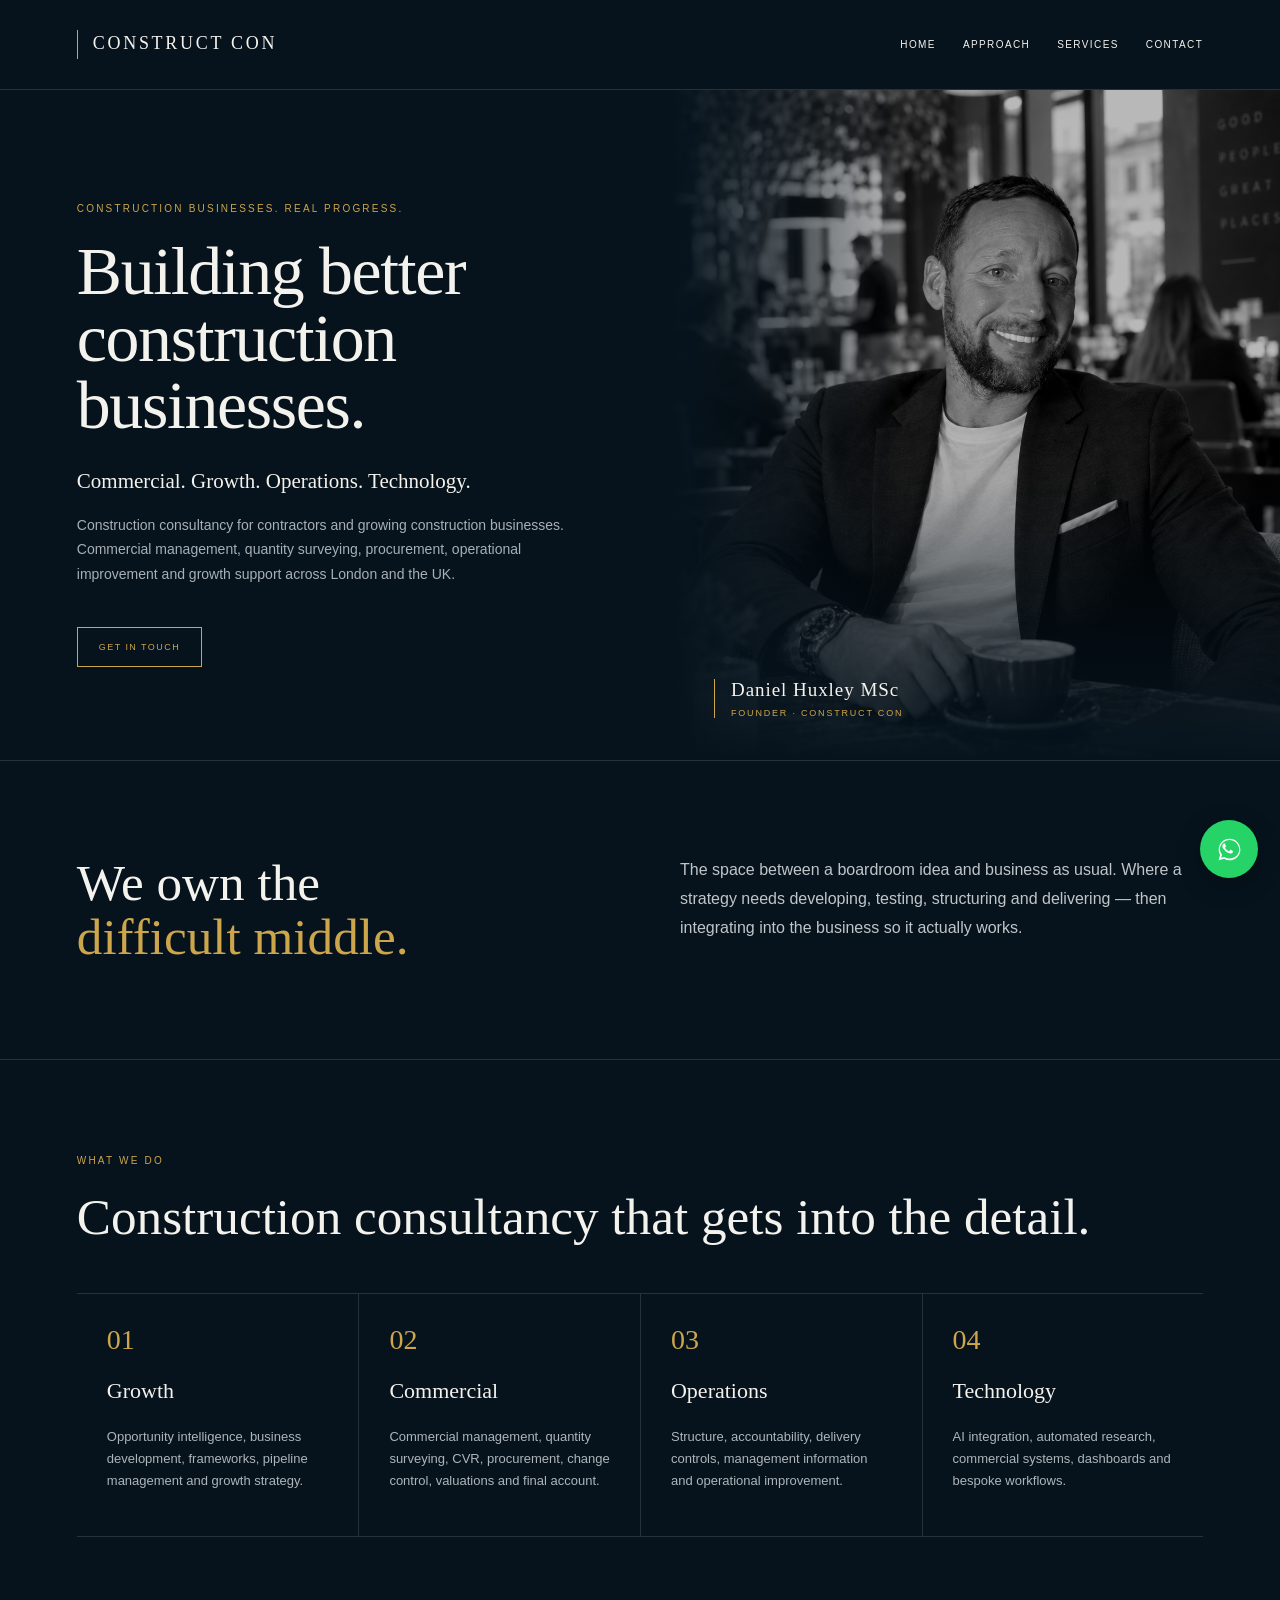
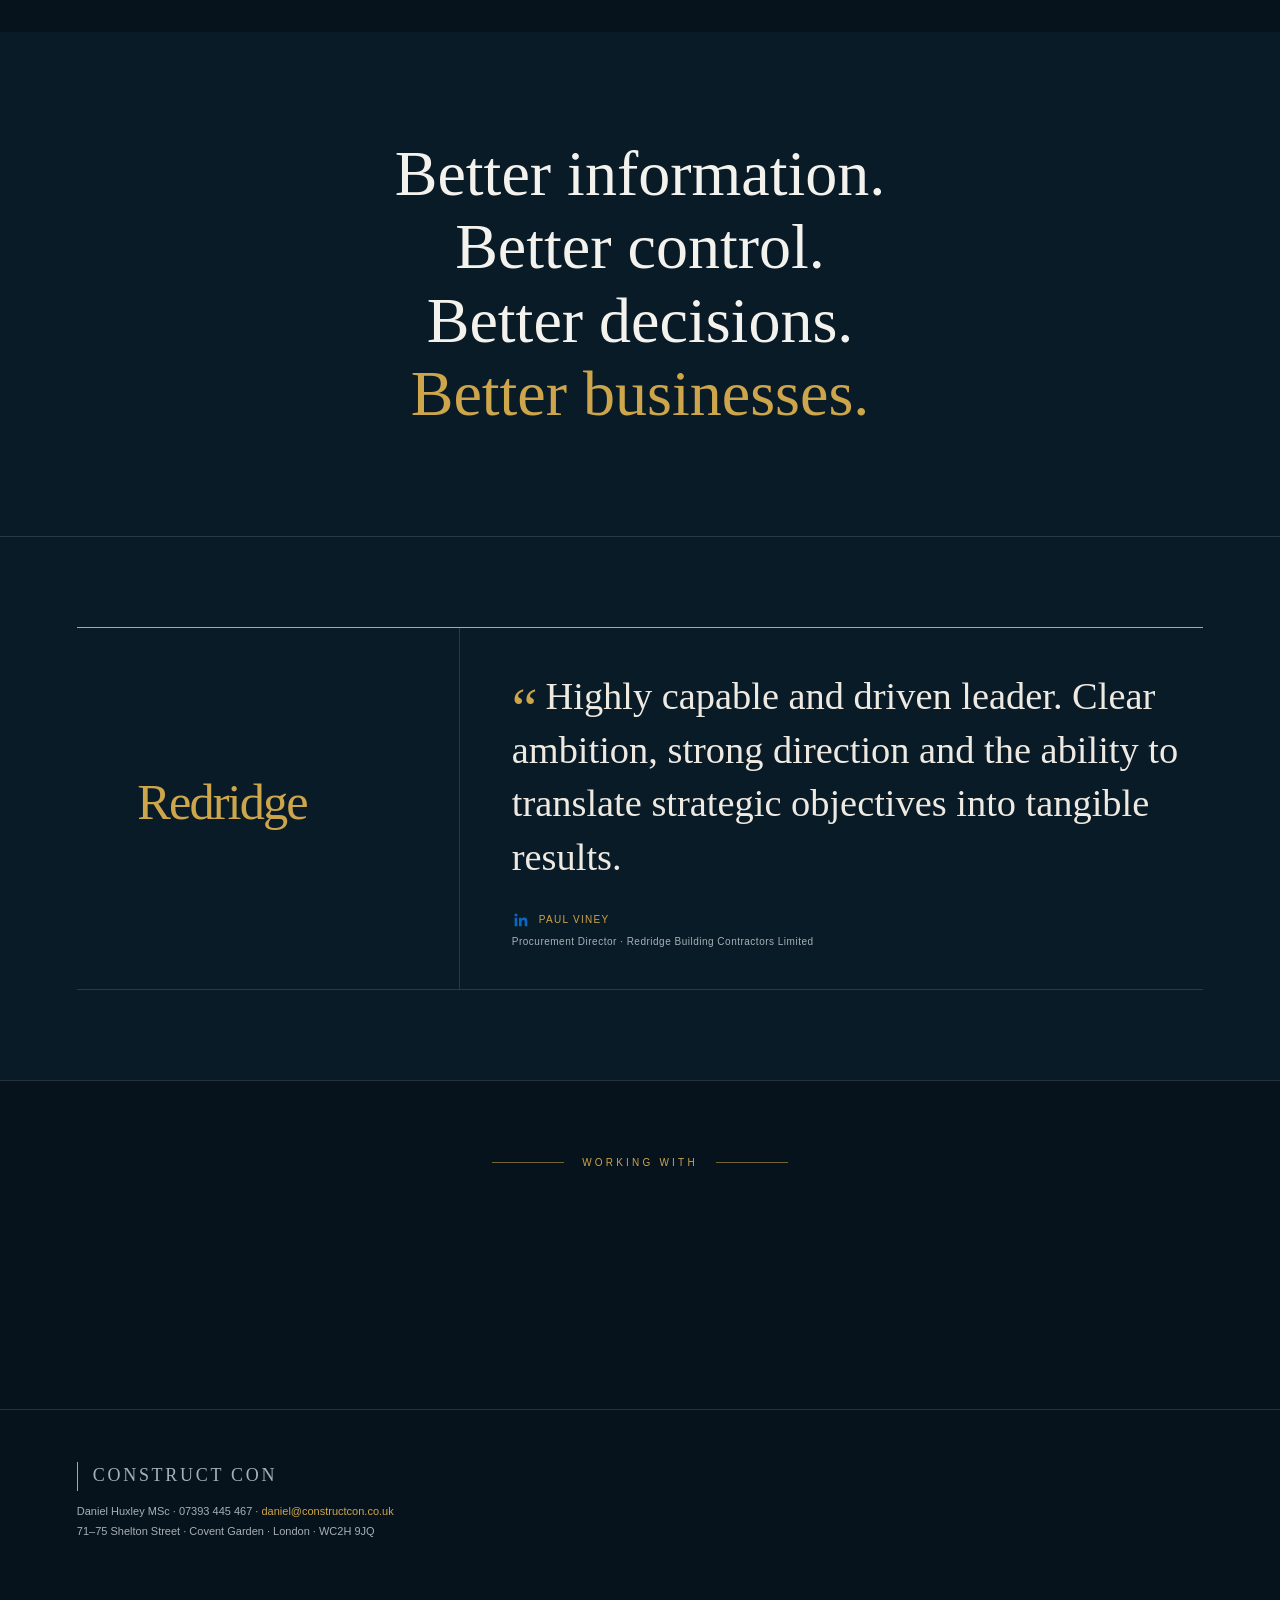
==== index.html @ e6b388d9 "Restore founder name overlay on hero portrait" ====
<!doctype html><html lang="en-GB"><head><meta charset="utf-8"><meta name="viewport" content="width=device-width,initial-scale=1"><title>Construction & Commercial Consultancy London | Construct Con</title><meta name="description" content="Construct Con helps construction businesses improve commercial performance, growth and operations through quantity surveying, commercial management, procurement and practical technology."><link rel="canonical" href="https://constructcon.co.uk/"><meta name="theme-color" content="#06131d"><style>:root{--n:#06131d;--n2:#0a1b28;--g:#cda54b;--w:#f4f2ed;--m:#a8afb5;--l:rgba(255,255,255,.13)}*{box-sizing:border-box}html{scroll-behavior:smooth}body{margin:0;background:var(--n);color:var(--w);font-family:Arial,sans-serif;-webkit-font-smoothing:antialiased}a{color:inherit;text-decoration:none}.wrap{width:min(1180px,88vw);margin:auto}header{height:90px;border-bottom:1px solid var(--l);display:flex;align-items:center}.nav{display:flex;justify-content:space-between;align-items:center}.brand{font:400 18px Georgia,serif;letter-spacing:.15em}.brand:before{content:'';display:inline-block;width:1px;height:29px;background:var(--g);margin-right:15px;vertical-align:middle}.links{display:flex;gap:27px;font-size:10px;letter-spacing:.14em}.hero{min-height:670px;display:grid;grid-template-columns:1.05fr .95fr}.hero-copy{padding:100px 7vw 80px max(6vw,calc((100vw - 1180px)/2));align-self:center}.ey{color:var(--g);font-size:10px;letter-spacing:.22em;margin-bottom:24px}.hero h1,.section h2{font-family:Georgia,serif;font-weight:400}.hero h1{font-size:clamp(48px,5.3vw,78px);line-height:.99;margin:0 0 27px;letter-spacing:-.02em}.lead{font:21px/1.5 Georgia,serif;margin:0 0 15px}.sub{color:var(--m);max-width:600px;line-height:1.75;font-size:14px}.btn{display:inline-block;margin-top:27px;border:1px solid var(--g);padding:14px 21px;color:var(--g);font-size:9px;letter-spacing:.16em}.portrait{position:relative;min-height:620px;overflow:hidden}.portrait img{position:absolute;inset:0;width:100%;height:100%;object-fit:cover;object-position:center 42%;filter:grayscale(100%) contrast(1.08) brightness(.72)}.portrait:after{content:'';position:absolute;inset:0;background:linear-gradient(90deg,var(--n),transparent 38%),linear-gradient(0deg,var(--n),transparent 42%);z-index:1}.portrait-id{position:absolute;left:42px;bottom:42px;z-index:2;border-left:1px solid var(--g);padding-left:16px}.portrait-id strong{display:block;font:400 19px Georgia,serif;letter-spacing:.05em;color:var(--w)}.portrait-id span{display:block;margin-top:7px;color:var(--g);font-size:9px;letter-spacing:.2em;text-transform:uppercase}.section{padding:95px 0;border-top:1px solid var(--l)}.split{display:grid;grid-template-columns:1fr 1fr;gap:80px}.section h2{font-size:clamp(38px,4vw,60px);line-height:1.05;margin:0}.gold{color:var(--g)}.copy{color:#c0c5c8;font-size:16px;line-height:1.8}.services{display:grid;grid-template-columns:repeat(4,1fr);margin-top:50px;border-top:1px solid var(--l);border-bottom:1px solid var(--l)}.service{padding:30px;border-left:1px solid var(--l)}.service:first-child{border-left:0}.num{color:var(--g);font:28px Georgia,serif}.service h3{font:400 22px Georgia,serif}.service p{color:#aeb5ba;line-height:1.7;font-size:13px}.statement{text-align:center;padding:105px 20px;background:var(--n2)}.statement div{font:clamp(36px,5vw,68px)/1.15 Georgia,serif}.testimonial{padding:90px 0;background:var(--n2);border-top:1px solid var(--l)}.test-grid{display:grid;grid-template-columns:34% 66%;border-top:1px solid var(--g);border-bottom:1px solid var(--l);align-items:stretch}.test-brand{padding:38px 45px 38px 0;border-right:1px solid var(--l);display:flex;align-items:center}.test-brand img{display:block;width:min(290px,100%);height:auto}.test-quote{padding:42px 0 42px 52px}.test-quote blockquote{font:400 clamp(25px,3vw,39px)/1.4 Georgia,serif;margin:0;color:#eeeae2}.test-quote blockquote:before{content:'“';color:var(--g);font-size:58px;line-height:0;vertical-align:-18px;margin-right:8px}.who{margin-top:26px;color:var(--g);font-size:10px;letter-spacing:.13em}.who-line{display:flex;align-items:center;gap:9px}.linkedin{width:18px;height:18px;fill:#0A66C2;flex:0 0 auto}.who span{display:block;color:var(--m);letter-spacing:.05em;margin-top:7px}.partners{padding:76px 0 82px;border-top:1px solid var(--l);overflow:hidden}.partners-title{display:flex;align-items:center;gap:18px;justify-content:center;color:var(--g);font-size:10px;letter-spacing:.32em;margin-bottom:44px}.partners-title:before,.partners-title:after{content:"";height:1px;width:72px;background:var(--g);opacity:.55}.logo-stage{height:115px;position:relative;width:min(900px,88vw);margin:auto}.partner-logo{position:absolute;inset:0;display:flex;align-items:center;justify-content:center;color:var(--g);opacity:0;animation:logoCycle 36s ease-in-out infinite;pointer-events:none}.partner-logo:nth-child(2){animation-delay:4s}.partner-logo:nth-child(3){animation-delay:8s}.partner-logo:nth-child(4){animation-delay:12s}.partner-logo:nth-child(5){animation-delay:16s}.partner-logo:nth-child(6){animation-delay:20s}.partner-logo:nth-child(7){animation-delay:24s}.partner-logo:nth-child(8){animation-delay:28s}.partner-logo:nth-child(9){animation-delay:32s}@keyframes logoCycle{0%{opacity:0;transform:translateY(8px)}3%,9%{opacity:1;transform:translateY(0)}12%,100%{opacity:0;transform:translateY(-8px)}}.logo-word{color:var(--g);font:400 clamp(34px,5vw,62px)/.95 Georgia,serif;text-align:center}.logo-word small{display:block;font:11px Arial,sans-serif;letter-spacing:.35em;margin-top:12px}.buckland{font-size:clamp(40px,6vw,72px)}.buckland i{display:inline-block;width:.62em;height:.62em;margin-left:.14em;background:var(--g);clip-path:polygon(0 0,58% 0,100% 50%,58% 100%,0 100%,32% 50%)}.tully-mark .logo-word{font-size:clamp(28px,4.5vw,52px);letter-spacing:.04em}.costcap{letter-spacing:.16em}.humo{font-family:Arial,sans-serif;font-weight:300;letter-spacing:.25em}.sale{font-size:clamp(48px,6vw,72px)}.sale small{font-family:Georgia,serif;letter-spacing:0;font-size:.42em;margin-top:3px}.maria{font-size:clamp(30px,4.8vw,56px);letter-spacing:.14em}.maria span{border:1px solid var(--g);padding:.18em .22em;margin-right:.35em;font-size:.72em}.faber{font-family:Arial,sans-serif;font-size:clamp(29px,4.6vw,54px);letter-spacing:.14em;white-space:nowrap}.faber .round{display:inline-flex;align-items:center;justify-content:center;border:2px solid var(--g);border-radius:50%;width:1.02em;height:1.02em;font-size:.88em}.citystone{font-size:clamp(31px,4.8vw,56px);letter-spacing:.13em}.citystone small{font-family:Georgia,serif;letter-spacing:.42em}.exec{font-size:clamp(28px,4.3vw,50px);letter-spacing:.1em}.exec .tf{display:block;font-size:1.3em;font-style:italic;margin-bottom:8px}.footer{padding:52px 0;border-top:1px solid var(--l);color:var(--m);font-size:11px;line-height:1.8}.wa{position:fixed;right:22px;bottom:22px;width:58px;height:58px;border-radius:50%;background:#25D366;display:grid;place-items:center;z-index:30;box-shadow:0 7px 24px rgba(0,0,0,.3);transition:.2s}.wa:hover{transform:translateY(-2px) scale(1.03)}.wa svg{width:31px;height:31px;fill:#fff}@media(max-width:800px){header{height:74px}.links{gap:14px;font-size:8px}.links a:nth-child(2){display:none}.hero{grid-template-columns:1fr}.hero-copy{padding:70px 7vw 55px}.portrait{min-height:500px}.portrait-id{left:7vw;bottom:30px}.split{grid-template-columns:1fr;gap:28px}.services{grid-template-columns:1fr 1fr}.service:nth-child(odd){border-left:0}.test-grid{grid-template-columns:1fr}.test-brand{border-right:0;border-bottom:1px solid var(--l);padding:30px 0}.test-brand img{width:230px}.test-quote{padding:34px 0}.section{padding:68px 0}.logo-stage{height:100px}.wa{width:54px;height:54px;right:16px;bottom:16px}}@media(prefers-reduced-motion:reduce){.partner-logo{animation:none}.partner-logo:first-child{opacity:1}}</style></head><body><header><div class="wrap nav"><a class="brand" href="#home">CONSTRUCT CON</a><nav class="links"><a href="#home">HOME</a><a href="#approach">APPROACH</a><a href="#services">SERVICES</a><a href="#contact">CONTACT</a></nav></div></header><main id="home"><section class="hero"><div class="hero-copy"><div class="ey">CONSTRUCTION BUSINESSES. REAL PROGRESS.</div><h1>Building better construction businesses.</h1><p class="lead">Commercial. Growth. Operations. Technology.</p><p class="sub">Construction consultancy for contractors and growing construction businesses. Commercial management, quantity surveying, procurement, operational improvement and growth support across London and the UK.</p><a class="btn" href="#contact">GET IN TOUCH</a></div><div class="portrait"><img src="file_00000000dccc8246b3c8aee8ea99c824.png" alt="Daniel Huxley MSc, founder of Construct Con"><div class="portrait-id"><strong>Daniel Huxley MSc</strong><span>Founder · Construct Con</span></div></div></section><section class="section" id="approach"><div class="wrap split"><h2>We own the<br><span class="gold">difficult middle.</span></h2><div class="copy">The space between a boardroom idea and business as usual. Where a strategy needs developing, testing, structuring and delivering — then integrating into the business so it actually works.</div></div></section><section class="section" id="services"><div class="wrap"><div class="ey">WHAT WE DO</div><h2>Construction consultancy that gets into the detail.</h2><div class="services"><div class="service"><div class="num">01</div><h3>Growth</h3><p>Opportunity intelligence, business development, frameworks, pipeline management and growth strategy.</p></div><div class="service"><div class="num">02</div><h3>Commercial</h3><p>Commercial management, quantity surveying, CVR, procurement, change control, valuations and final account.</p></div><div class="service"><div class="num">03</div><h3>Operations</h3><p>Structure, accountability, delivery controls, management information and operational improvement.</p></div><div class="service"><div class="num">04</div><h3>Technology</h3><p>AI integration, automated research, commercial systems, dashboards and bespoke workflows.</p></div></div></div></section><section class="statement"><div>Better information.<br>Better control.<br>Better decisions.<br><span class="gold">Better businesses.</span></div></section><section class="testimonial"><div class="wrap"><div class="test-grid"><div class="test-brand"><img src="/assets/redridge-gold.svg" alt="Redridge"></div><div class="test-quote"><blockquote>Highly capable and driven leader. Clear ambition, strong direction and the ability to translate strategic objectives into tangible results.</blockquote><div class="who"><div class="who-line"><svg class="linkedin" viewBox="0 0 24 24" aria-label="LinkedIn"><path d="M20.45 20.45h-3.56v-5.57c0-1.33-.03-3.04-1.85-3.04-1.85 0-2.14 1.45-2.14 2.94v5.67H9.34V8.98h3.42v1.57h.05c.48-.9 1.64-1.85 3.37-1.85 3.6 0 4.27 2.37 4.27 5.46v6.29zM5.32 7.41a2.06 2.06 0 1 1 0-4.12 2.06 2.06 0 0 1 0 4.12zM7.1 20.45H3.54V8.98H7.1v11.47z"/></svg>PAUL VINEY</div><span>Procurement Director · Redridge Building Contractors Limited</span></div></div></div></div></section><section class="partners"><div class="partners-title">WORKING WITH</div><div class="logo-stage"><div class="partner-logo"><div class="logo-word buckland">Buckland<i></i></div></div><div class="partner-logo"><div class="tully-mark"><div class="logo-word">TULLY &amp; SMITHS<small>PROPERTY GROUP</small></div></div></div><div class="partner-logo"><div class="logo-word costcap">COST C CAP</div></div><div class="partner-logo"><div class="logo-word humo">HUMO</div></div><div class="partner-logo"><div class="logo-word sale">Sale<small>Group</small></div></div><div class="partner-logo"><div class="logo-word maria"><span>MF</span>MARIA FETHERS</div></div><div class="partner-logo"><div class="logo-word faber">FABER <span class="round">B</span>ESPOKE</div></div><div class="partner-logo"><div class="logo-word citystone">CITY STONE<small>LONDON</small></div></div><div class="partner-logo"><div class="logo-word exec"><span class="tf">TF</span>THE EXECUTIVE FORUM<small>INVITATION ONLY</small></div></div></div></section></main><footer class="footer" id="contact"><div class="wrap"><a class="brand" href="#home">CONSTRUCT CON</a><p>Daniel Huxley MSc · 07393 445 467 · <a href="mailto:daniel@constructcon.co.uk" style="color:var(--g)">daniel@constructcon.co.uk</a><br>71–75 Shelton Street · Covent Garden · London · WC2H 9JQ</p></div></footer><a class="wa" href="https://wa.me/447393445467?text=Hi%20Daniel%2C%20I%27d%20like%20to%20talk%20about%20Construct%20Con." aria-label="Chat with Construct Con on WhatsApp"><svg viewBox="0 0 32 32" aria-hidden="true"><path d="M19.11 17.21c-.27-.14-1.6-.79-1.85-.88-.25-.09-.43-.14-.61.14-.18.27-.7.88-.86 1.06-.16.18-.32.2-.59.07-.27-.14-1.15-.42-2.19-1.35-.81-.72-1.36-1.61-1.52-1.88-.16-.27-.02-.42.12-.55.12-.12.27-.32.41-.48.14-.16.18-.27.27-.45.09-.18.05-.34-.02-.48-.07-.14-.61-1.47-.84-2.01-.22-.53-.45-.46-.61-.47h-.52c-.18 0-.48.07-.72.34-.25.27-.95.93-.95 2.26 0 1.33.97 2.62 1.11 2.8.14.18 1.91 2.91 4.62 4.08.65.28 1.15.45 1.54.57.65.21 1.24.18 1.71.11.52-.08 1.6-.65 1.83-1.29.23-.63.23-1.17.16-1.29-.07-.11-.25-.18-.52-.32zM16.03 4.8c-6.18 0-11.2 5.02-11.2 11.2 0 1.98.52 3.84 1.42 5.45L4.74 27l5.69-1.49A11.14 11.14 0 0016.03 27.2c6.18 0 11.2-5.02 11.2-11.2s-5.02-11.2-11.2-11.2zm0 20.51c-1.74 0-3.44-.47-4.92-1.35l-.35-.21-3.38.89.9-3.29-.23-.34A9.25 9.25 0 016.12 16c0-5.47 4.45-9.92 9.92-9.92s9.92 4.45 9.92 9.92-4.46 9.31-9.93 9.31z"/></svg></a></body></html>
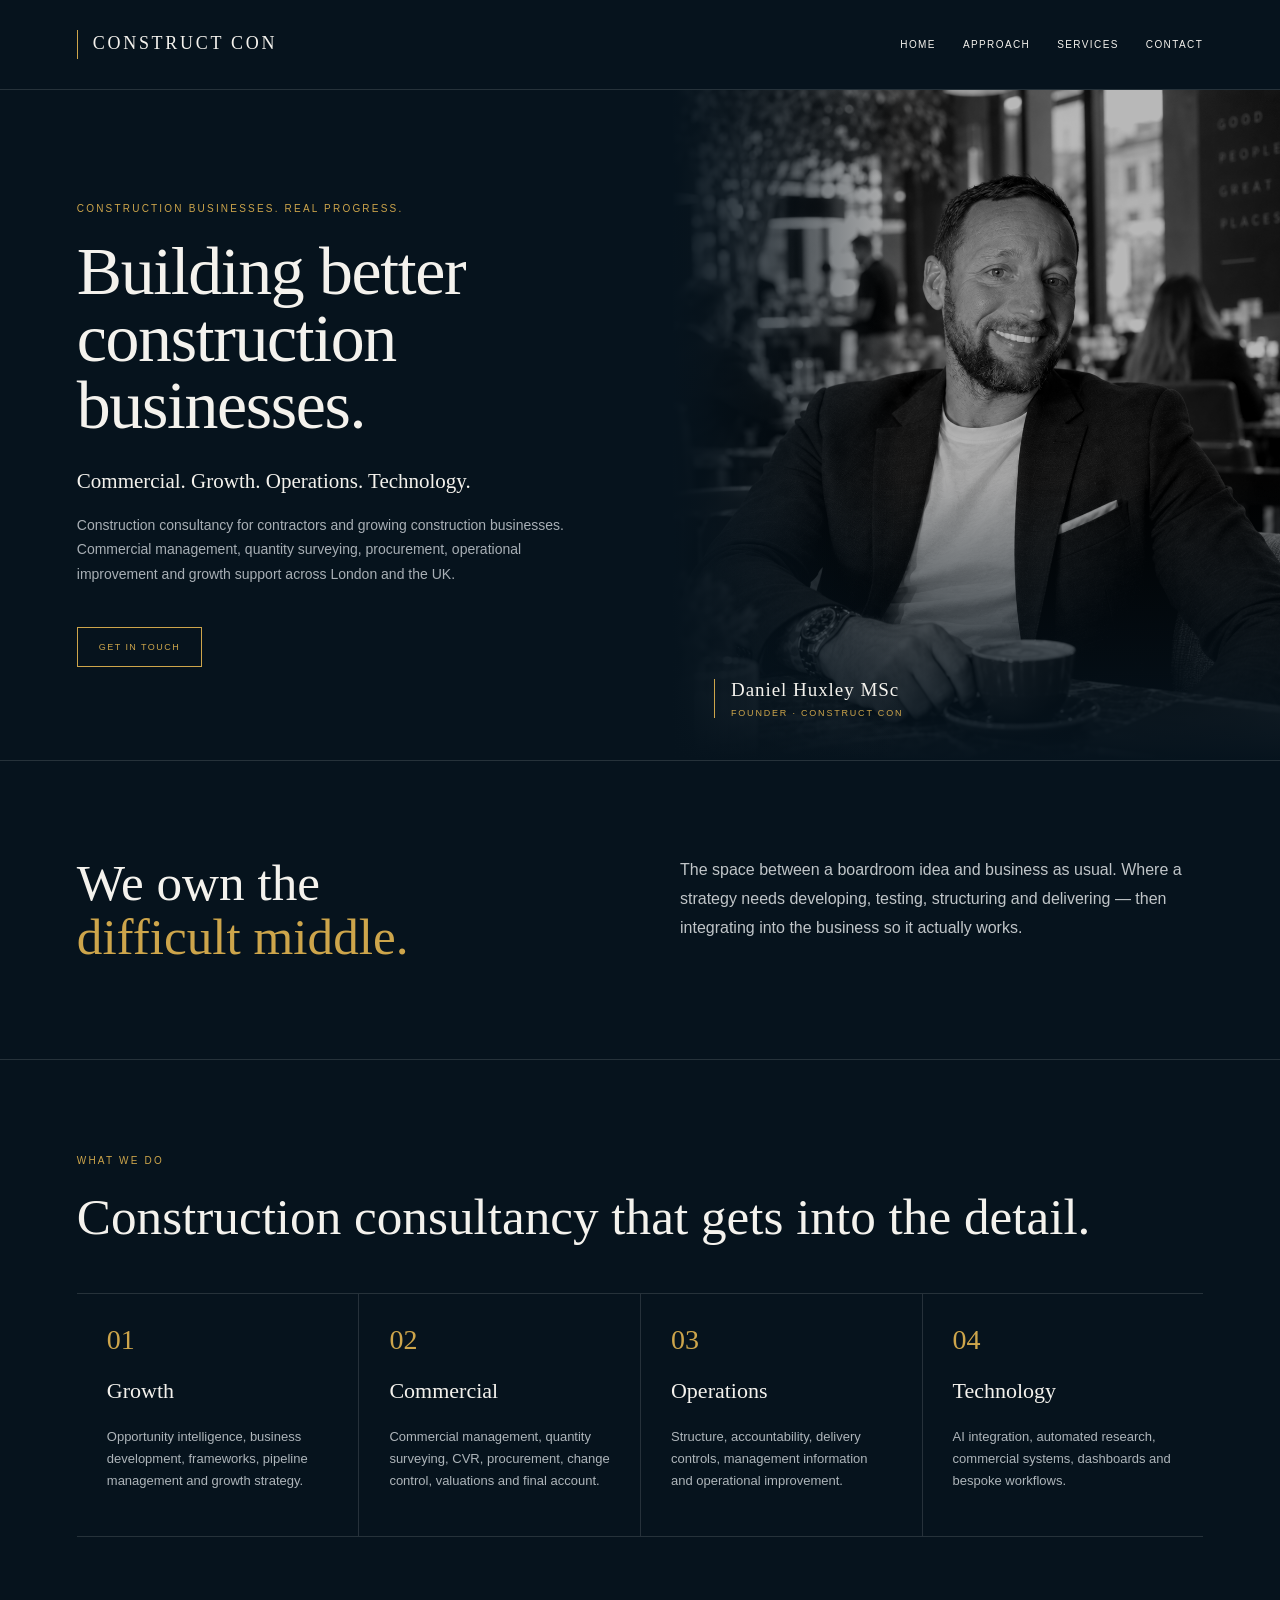
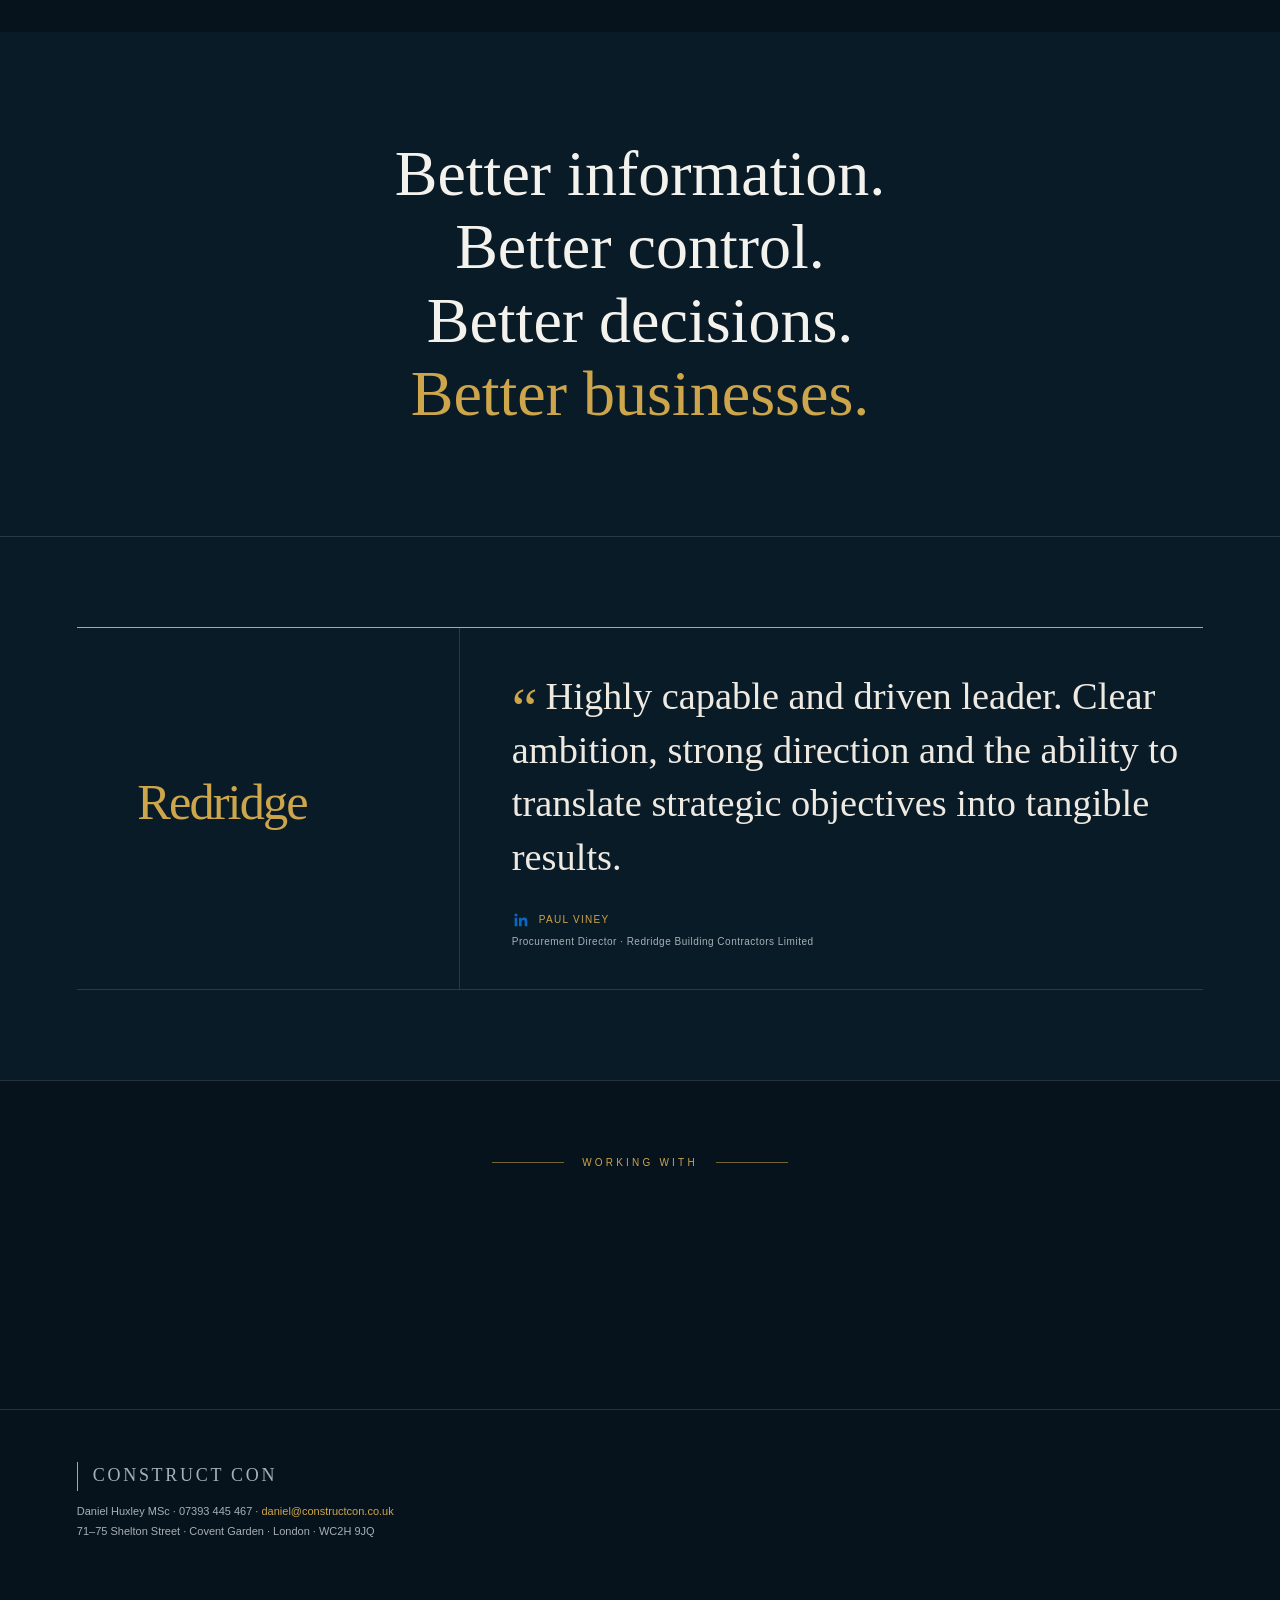
==== commit d241ef83: "Update carousel to remove Faber and Maria" ====
--- a/index.html
+++ b/index.html
@@ -1 +1 @@
-<!doctype html><html lang="en-GB"><head><meta charset="utf-8"><meta name="viewport" content="width=device-width,initial-scale=1"><title>Construction & Commercial Consultancy London | Construct Con</title><meta name="description" content="Construct Con helps construction businesses improve commercial performance, growth and operations through quantity surveying, commercial management, procurement and practical technology."><link rel="canonical" href="https://constructcon.co.uk/"><meta name="theme-color" content="#06131d"><style>:root{--n:#06131d;--n2:#0a1b28;--g:#cda54b;--w:#f4f2ed;--m:#a8afb5;--l:rgba(255,255,255,.13)}*{box-sizing:border-box}html{scroll-behavior:smooth}body{margin:0;background:var(--n);color:var(--w);font-family:Arial,sans-serif;-webkit-font-smoothing:antialiased}a{color:inherit;text-decoration:none}.wrap{width:min(1180px,88vw);margin:auto}header{height:90px;border-bottom:1px solid var(--l);display:flex;align-items:center}.nav{display:flex;justify-content:space-between;align-items:center}.brand{font:400 18px Georgia,serif;letter-spacing:.15em}.brand:before{content:'';display:inline-block;width:1px;height:29px;background:var(--g);margin-right:15px;vertical-align:middle}.links{display:flex;gap:27px;font-size:10px;letter-spacing:.14em}.hero{min-height:670px;display:grid;grid-template-columns:1.05fr .95fr}.hero-copy{padding:100px 7vw 80px max(6vw,calc((100vw - 1180px)/2));align-self:center}.ey{color:var(--g);font-size:10px;letter-spacing:.22em;margin-bottom:24px}.hero h1,.section h2{font-family:Georgia,serif;font-weight:400}.hero h1{font-size:clamp(48px,5.3vw,78px);line-height:.99;margin:0 0 27px;letter-spacing:-.02em}.lead{font:21px/1.5 Georgia,serif;margin:0 0 15px}.sub{color:var(--m);max-width:600px;line-height:1.75;font-size:14px}.btn{display:inline-block;margin-top:27px;border:1px solid var(--g);padding:14px 21px;color:var(--g);font-size:9px;letter-spacing:.16em}.portrait{position:relative;min-height:620px;overflow:hidden}.portrait img{position:absolute;inset:0;width:100%;height:100%;object-fit:cover;object-position:center 42%;filter:grayscale(100%) contrast(1.08) brightness(.72)}.portrait:after{content:'';position:absolute;inset:0;background:linear-gradient(90deg,var(--n),transparent 38%),linear-gradient(0deg,var(--n),transparent 42%);z-index:1}.portrait-id{position:absolute;left:42px;bottom:42px;z-index:2;border-left:1px solid var(--g);padding-left:16px}.portrait-id strong{display:block;font:400 19px Georgia,serif;letter-spacing:.05em;color:var(--w)}.portrait-id span{display:block;margin-top:7px;color:var(--g);font-size:9px;letter-spacing:.2em;text-transform:uppercase}.section{padding:95px 0;border-top:1px solid var(--l)}.split{display:grid;grid-template-columns:1fr 1fr;gap:80px}.section h2{font-size:clamp(38px,4vw,60px);line-height:1.05;margin:0}.gold{color:var(--g)}.copy{color:#c0c5c8;font-size:16px;line-height:1.8}.services{display:grid;grid-template-columns:repeat(4,1fr);margin-top:50px;border-top:1px solid var(--l);border-bottom:1px solid var(--l)}.service{padding:30px;border-left:1px solid var(--l)}.service:first-child{border-left:0}.num{color:var(--g);font:28px Georgia,serif}.service h3{font:400 22px Georgia,serif}.service p{color:#aeb5ba;line-height:1.7;font-size:13px}.statement{text-align:center;padding:105px 20px;background:var(--n2)}.statement div{font:clamp(36px,5vw,68px)/1.15 Georgia,serif}.testimonial{padding:90px 0;background:var(--n2);border-top:1px solid var(--l)}.test-grid{display:grid;grid-template-columns:34% 66%;border-top:1px solid var(--g);border-bottom:1px solid var(--l);align-items:stretch}.test-brand{padding:38px 45px 38px 0;border-right:1px solid var(--l);display:flex;align-items:center}.test-brand img{display:block;width:min(290px,100%);height:auto}.test-quote{padding:42px 0 42px 52px}.test-quote blockquote{font:400 clamp(25px,3vw,39px)/1.4 Georgia,serif;margin:0;color:#eeeae2}.test-quote blockquote:before{content:'“';color:var(--g);font-size:58px;line-height:0;vertical-align:-18px;margin-right:8px}.who{margin-top:26px;color:var(--g);font-size:10px;letter-spacing:.13em}.who-line{display:flex;align-items:center;gap:9px}.linkedin{width:18px;height:18px;fill:#0A66C2;flex:0 0 auto}.who span{display:block;color:var(--m);letter-spacing:.05em;margin-top:7px}.partners{padding:76px 0 82px;border-top:1px solid var(--l);overflow:hidden}.partners-title{display:flex;align-items:center;gap:18px;justify-content:center;color:var(--g);font-size:10px;letter-spacing:.32em;margin-bottom:44px}.partners-title:before,.partners-title:after{content:"";height:1px;width:72px;background:var(--g);opacity:.55}.logo-stage{height:115px;position:relative;width:min(900px,88vw);margin:auto}.partner-logo{position:absolute;inset:0;display:flex;align-items:center;justify-content:center;color:var(--g);opacity:0;animation:logoCycle 36s ease-in-out infinite;pointer-events:none}.partner-logo:nth-child(2){animation-delay:4s}.partner-logo:nth-child(3){animation-delay:8s}.partner-logo:nth-child(4){animation-delay:12s}.partner-logo:nth-child(5){animation-delay:16s}.partner-logo:nth-child(6){animation-delay:20s}.partner-logo:nth-child(7){animation-delay:24s}.partner-logo:nth-child(8){animation-delay:28s}.partner-logo:nth-child(9){animation-delay:32s}@keyframes logoCycle{0%{opacity:0;transform:translateY(8px)}3%,9%{opacity:1;transform:translateY(0)}12%,100%{opacity:0;transform:translateY(-8px)}}.logo-word{color:var(--g);font:400 clamp(34px,5vw,62px)/.95 Georgia,serif;text-align:center}.logo-word small{display:block;font:11px Arial,sans-serif;letter-spacing:.35em;margin-top:12px}.buckland{font-size:clamp(40px,6vw,72px)}.buckland i{display:inline-block;width:.62em;height:.62em;margin-left:.14em;background:var(--g);clip-path:polygon(0 0,58% 0,100% 50%,58% 100%,0 100%,32% 50%)}.tully-mark .logo-word{font-size:clamp(28px,4.5vw,52px);letter-spacing:.04em}.costcap{letter-spacing:.16em}.humo{font-family:Arial,sans-serif;font-weight:300;letter-spacing:.25em}.sale{font-size:clamp(48px,6vw,72px)}.sale small{font-family:Georgia,serif;letter-spacing:0;font-size:.42em;margin-top:3px}.maria{font-size:clamp(30px,4.8vw,56px);letter-spacing:.14em}.maria span{border:1px solid var(--g);padding:.18em .22em;margin-right:.35em;font-size:.72em}.faber{font-family:Arial,sans-serif;font-size:clamp(29px,4.6vw,54px);letter-spacing:.14em;white-space:nowrap}.faber .round{display:inline-flex;align-items:center;justify-content:center;border:2px solid var(--g);border-radius:50%;width:1.02em;height:1.02em;font-size:.88em}.citystone{font-size:clamp(31px,4.8vw,56px);letter-spacing:.13em}.citystone small{font-family:Georgia,serif;letter-spacing:.42em}.exec{font-size:clamp(28px,4.3vw,50px);letter-spacing:.1em}.exec .tf{display:block;font-size:1.3em;font-style:italic;margin-bottom:8px}.footer{padding:52px 0;border-top:1px solid var(--l);color:var(--m);font-size:11px;line-height:1.8}.wa{position:fixed;right:22px;bottom:22px;width:58px;height:58px;border-radius:50%;background:#25D366;display:grid;place-items:center;z-index:30;box-shadow:0 7px 24px rgba(0,0,0,.3);transition:.2s}.wa:hover{transform:translateY(-2px) scale(1.03)}.wa svg{width:31px;height:31px;fill:#fff}@media(max-width:800px){header{height:74px}.links{gap:14px;font-size:8px}.links a:nth-child(2){display:none}.hero{grid-template-columns:1fr}.hero-copy{padding:70px 7vw 55px}.portrait{min-height:500px}.portrait-id{left:7vw;bottom:30px}.split{grid-template-columns:1fr;gap:28px}.services{grid-template-columns:1fr 1fr}.service:nth-child(odd){border-left:0}.test-grid{grid-template-columns:1fr}.test-brand{border-right:0;border-bottom:1px solid var(--l);padding:30px 0}.test-brand img{width:230px}.test-quote{padding:34px 0}.section{padding:68px 0}.logo-stage{height:100px}.wa{width:54px;height:54px;right:16px;bottom:16px}}@media(prefers-reduced-motion:reduce){.partner-logo{animation:none}.partner-logo:first-child{opacity:1}}</style></head><body><header><div class="wrap nav"><a class="brand" href="#home">CONSTRUCT CON</a><nav class="links"><a href="#home">HOME</a><a href="#approach">APPROACH</a><a href="#services">SERVICES</a><a href="#contact">CONTACT</a></nav></div></header><main id="home"><section class="hero"><div class="hero-copy"><div class="ey">CONSTRUCTION BUSINESSES. REAL PROGRESS.</div><h1>Building better construction businesses.</h1><p class="lead">Commercial. Growth. Operations. Technology.</p><p class="sub">Construction consultancy for contractors and growing construction businesses. Commercial management, quantity surveying, procurement, operational improvement and growth support across London and the UK.</p><a class="btn" href="#contact">GET IN TOUCH</a></div><div class="portrait"><img src="file_00000000dccc8246b3c8aee8ea99c824.png" alt="Daniel Huxley MSc, founder of Construct Con"><div class="portrait-id"><strong>Daniel Huxley MSc</strong><span>Founder · Construct Con</span></div></div></section><section class="section" id="approach"><div class="wrap split"><h2>We own the<br><span class="gold">difficult middle.</span></h2><div class="copy">The space between a boardroom idea and business as usual. Where a strategy needs developing, testing, structuring and delivering — then integrating into the business so it actually works.</div></div></section><section class="section" id="services"><div class="wrap"><div class="ey">WHAT WE DO</div><h2>Construction consultancy that gets into the detail.</h2><div class="services"><div class="service"><div class="num">01</div><h3>Growth</h3><p>Opportunity intelligence, business development, frameworks, pipeline management and growth strategy.</p></div><div class="service"><div class="num">02</div><h3>Commercial</h3><p>Commercial management, quantity surveying, CVR, procurement, change control, valuations and final account.</p></div><div class="service"><div class="num">03</div><h3>Operations</h3><p>Structure, accountability, delivery controls, management information and operational improvement.</p></div><div class="service"><div class="num">04</div><h3>Technology</h3><p>AI integration, automated research, commercial systems, dashboards and bespoke workflows.</p></div></div></div></section><section class="statement"><div>Better information.<br>Better control.<br>Better decisions.<br><span class="gold">Better businesses.</span></div></section><section class="testimonial"><div class="wrap"><div class="test-grid"><div class="test-brand"><img src="/assets/redridge-gold.svg" alt="Redridge"></div><div class="test-quote"><blockquote>Highly capable and driven leader. Clear ambition, strong direction and the ability to translate strategic objectives into tangible results.</blockquote><div class="who"><div class="who-line"><svg class="linkedin" viewBox="0 0 24 24" aria-label="LinkedIn"><path d="M20.45 20.45h-3.56v-5.57c0-1.33-.03-3.04-1.85-3.04-1.85 0-2.14 1.45-2.14 2.94v5.67H9.34V8.98h3.42v1.57h.05c.48-.9 1.64-1.85 3.37-1.85 3.6 0 4.27 2.37 4.27 5.46v6.29zM5.32 7.41a2.06 2.06 0 1 1 0-4.12 2.06 2.06 0 0 1 0 4.12zM7.1 20.45H3.54V8.98H7.1v11.47z"/></svg>PAUL VINEY</div><span>Procurement Director · Redridge Building Contractors Limited</span></div></div></div></div></section><section class="partners"><div class="partners-title">WORKING WITH</div><div class="logo-stage"><div class="partner-logo"><div class="logo-word buckland">Buckland<i></i></div></div><div class="partner-logo"><div class="tully-mark"><div class="logo-word">TULLY &amp; SMITHS<small>PROPERTY GROUP</small></div></div></div><div class="partner-logo"><div class="logo-word costcap">COST C CAP</div></div><div class="partner-logo"><div class="logo-word humo">HUMO</div></div><div class="partner-logo"><div class="logo-word sale">Sale<small>Group</small></div></div><div class="partner-logo"><div class="logo-word maria"><span>MF</span>MARIA FETHERS</div></div><div class="partner-logo"><div class="logo-word faber">FABER <span class="round">B</span>ESPOKE</div></div><div class="partner-logo"><div class="logo-word citystone">CITY STONE<small>LONDON</small></div></div><div class="partner-logo"><div class="logo-word exec"><span class="tf">TF</span>THE EXECUTIVE FORUM<small>INVITATION ONLY</small></div></div></div></section></main><footer class="footer" id="contact"><div class="wrap"><a class="brand" href="#home">CONSTRUCT CON</a><p>Daniel Huxley MSc · 07393 445 467 · <a href="mailto:daniel@constructcon.co.uk" style="color:var(--g)">daniel@constructcon.co.uk</a><br>71–75 Shelton Street · Covent Garden · London · WC2H 9JQ</p></div></footer><a class="wa" href="https://wa.me/447393445467?text=Hi%20Daniel%2C%20I%27d%20like%20to%20talk%20about%20Construct%20Con." aria-label="Chat with Construct Con on WhatsApp"><svg viewBox="0 0 32 32" aria-hidden="true"><path d="M19.11 17.21c-.27-.14-1.6-.79-1.85-.88-.25-.09-.43-.14-.61.14-.18.27-.7.88-.86 1.06-.16.18-.32.2-.59.07-.27-.14-1.15-.42-2.19-1.35-.81-.72-1.36-1.61-1.52-1.88-.16-.27-.02-.42.12-.55.12-.12.27-.32.41-.48.14-.16.18-.27.27-.45.09-.18.05-.34-.02-.48-.07-.14-.61-1.47-.84-2.01-.22-.53-.45-.46-.61-.47h-.52c-.18 0-.48.07-.72.34-.25.27-.95.93-.95 2.26 0 1.33.97 2.62 1.11 2.8.14.18 1.91 2.91 4.62 4.08.65.28 1.15.45 1.54.57.65.21 1.24.18 1.71.11.52-.08 1.6-.65 1.83-1.29.23-.63.23-1.17.16-1.29-.07-.11-.25-.18-.52-.32zM16.03 4.8c-6.18 0-11.2 5.02-11.2 11.2 0 1.98.52 3.84 1.42 5.45L4.74 27l5.69-1.49A11.14 11.14 0 0016.03 27.2c6.18 0 11.2-5.02 11.2-11.2s-5.02-11.2-11.2-11.2zm0 20.51c-1.74 0-3.44-.47-4.92-1.35l-.35-.21-3.38.89.9-3.29-.23-.34A9.25 9.25 0 016.12 16c0-5.47 4.45-9.92 9.92-9.92s9.92 4.45 9.92 9.92-4.46 9.31-9.93 9.31z"/></svg></a></body></html>+<!doctype html><html lang="en-GB"><head><meta charset="utf-8"><meta name="viewport" content="width=device-width,initial-scale=1"><title>Construction & Commercial Consultancy London | Construct Con</title><meta name="description" content="Construct Con helps construction businesses improve commercial performance, growth and operations through quantity surveying, commercial management, procurement and practical technology."><link rel="canonical" href="https://constructcon.co.uk/"><meta name="theme-color" content="#06131d"><style>:root{--n:#06131d;--n2:#0a1b28;--g:#cda54b;--w:#f4f2ed;--m:#a8afb5;--l:rgba(255,255,255,.13)}*{box-sizing:border-box}html{scroll-behavior:smooth}body{margin:0;background:var(--n);color:var(--w);font-family:Arial,sans-serif;-webkit-font-smoothing:antialiased}a{color:inherit;text-decoration:none}.wrap{width:min(1180px,88vw);margin:auto}header{height:90px;border-bottom:1px solid var(--l);display:flex;align-items:center}.nav{display:flex;justify-content:space-between;align-items:center}.brand{font:400 18px Georgia,serif;letter-spacing:.15em}.brand:before{content:'';display:inline-block;width:1px;height:29px;background:var(--g);margin-right:15px;vertical-align:middle}.links{display:flex;gap:27px;font-size:10px;letter-spacing:.14em}.hero{min-height:670px;display:grid;grid-template-columns:1.05fr .95fr}.hero-copy{padding:100px 7vw 80px max(6vw,calc((100vw - 1180px)/2));align-self:center}.ey{color:var(--g);font-size:10px;letter-spacing:.22em;margin-bottom:24px}.hero h1,.section h2{font-family:Georgia,serif;font-weight:400}.hero h1{font-size:clamp(48px,5.3vw,78px);line-height:.99;margin:0 0 27px;letter-spacing:-.02em}.lead{font:21px/1.5 Georgia,serif;margin:0 0 15px}.sub{color:var(--m);max-width:600px;line-height:1.75;font-size:14px}.btn{display:inline-block;margin-top:27px;border:1px solid var(--g);padding:14px 21px;color:var(--g);font-size:9px;letter-spacing:.16em}.portrait{position:relative;min-height:620px;overflow:hidden}.portrait img{position:absolute;inset:0;width:100%;height:100%;object-fit:cover;object-position:center 42%;filter:grayscale(100%) contrast(1.08) brightness(.72)}.portrait:after{content:'';position:absolute;inset:0;background:linear-gradient(90deg,var(--n),transparent 38%),linear-gradient(0deg,var(--n),transparent 42%);z-index:1}.portrait-id{position:absolute;left:42px;bottom:42px;z-index:2;border-left:1px solid var(--g);padding-left:16px}.portrait-id strong{display:block;font:400 19px Georgia,serif;letter-spacing:.05em;color:var(--w)}.portrait-id span{display:block;margin-top:7px;color:var(--g);font-size:9px;letter-spacing:.2em;text-transform:uppercase}.section{padding:95px 0;border-top:1px solid var(--l)}.split{display:grid;grid-template-columns:1fr 1fr;gap:80px}.section h2{font-size:clamp(38px,4vw,60px);line-height:1.05;margin:0}.gold{color:var(--g)}.copy{color:#c0c5c8;font-size:16px;line-height:1.8}.services{display:grid;grid-template-columns:repeat(4,1fr);margin-top:50px;border-top:1px solid var(--l);border-bottom:1px solid var(--l)}.service{padding:30px;border-left:1px solid var(--l)}.service:first-child{border-left:0}.num{color:var(--g);font:28px Georgia,serif}.service h3{font:400 22px Georgia,serif}.service p{color:#aeb5ba;line-height:1.7;font-size:13px}.statement{text-align:center;padding:105px 20px;background:var(--n2)}.statement div{font:clamp(36px,5vw,68px)/1.15 Georgia,serif}.testimonial{padding:90px 0;background:var(--n2);border-top:1px solid var(--l)}.test-grid{display:grid;grid-template-columns:34% 66%;border-top:1px solid var(--g);border-bottom:1px solid var(--l);align-items:stretch}.test-brand{padding:38px 45px 38px 0;border-right:1px solid var(--l);display:flex;align-items:center}.test-brand img{display:block;width:min(290px,100%);height:auto}.test-quote{padding:42px 0 42px 52px}.test-quote blockquote{font:400 clamp(25px,3vw,39px)/1.4 Georgia,serif;margin:0;color:#eeeae2}.test-quote blockquote:before{content:'“';color:var(--g);font-size:58px;line-height:0;vertical-align:-18px;margin-right:8px}.who{margin-top:26px;color:var(--g);font-size:10px;letter-spacing:.13em}.who-line{display:flex;align-items:center;gap:9px}.linkedin{width:18px;height:18px;fill:#0A66C2;flex:0 0 auto}.who span{display:block;color:var(--m);letter-spacing:.05em;margin-top:7px}.partners{padding:76px 0 82px;border-top:1px solid var(--l);overflow:hidden}.partners-title{display:flex;align-items:center;gap:18px;justify-content:center;color:var(--g);font-size:10px;letter-spacing:.32em;margin-bottom:44px}.partners-title:before,.partners-title:after{content:"";height:1px;width:72px;background:var(--g);opacity:.55}.logo-stage{height:115px;position:relative;width:min(900px,88vw);margin:auto}.partner-logo{position:absolute;inset:0;display:flex;align-items:center;justify-content:center;color:var(--g);opacity:0;animation:logoCycle 28s ease-in-out infinite;pointer-events:none}.partner-logo:nth-child(2){animation-delay:4s}.partner-logo:nth-child(3){animation-delay:8s}.partner-logo:nth-child(4){animation-delay:12s}.partner-logo:nth-child(5){animation-delay:16s}.partner-logo:nth-child(6){animation-delay:20s}.partner-logo:nth-child(7){animation-delay:24s}@keyframes logoCycle{0%{opacity:0;transform:translateY(8px)}4%,12%{opacity:1;transform:translateY(0)}16%,100%{opacity:0;transform:translateY(-8px)}}.logo-word{color:var(--g);font:400 clamp(34px,5vw,62px)/.95 Georgia,serif;text-align:center}.logo-word small{display:block;font:11px Arial,sans-serif;letter-spacing:.35em;margin-top:12px}.buckland{font-size:clamp(40px,6vw,72px)}.buckland i{display:inline-block;width:.62em;height:.62em;margin-left:.14em;background:var(--g);clip-path:polygon(0 0,58% 0,100% 50%,58% 100%,0 100%,32% 50%)}.tully-mark .logo-word{font-size:clamp(28px,4.5vw,52px);letter-spacing:.04em}.costcap{letter-spacing:.16em}.humo{font-family:Arial,sans-serif;font-weight:300;letter-spacing:.25em}.sale{font-size:clamp(48px,6vw,72px)}.sale small{font-family:Georgia,serif;letter-spacing:0;font-size:.42em;margin-top:3px}.citystone{font-size:clamp(31px,4.8vw,56px);letter-spacing:.13em}.citystone small{font-family:Georgia,serif;letter-spacing:.42em}.exec{font-size:clamp(28px,4.3vw,50px);letter-spacing:.1em}.exec .tf{display:block;font-size:1.3em;font-style:italic;margin-bottom:8px}.footer{padding:52px 0;border-top:1px solid var(--l);color:var(--m);font-size:11px;line-height:1.8}.wa{position:fixed;right:22px;bottom:22px;width:58px;height:58px;border-radius:50%;background:#25D366;display:grid;place-items:center;z-index:30;box-shadow:0 7px 24px rgba(0,0,0,.3);transition:.2s}.wa:hover{transform:translateY(-2px) scale(1.03)}.wa svg{width:31px;height:31px;fill:#fff}@media(max-width:800px){header{height:74px}.links{gap:14px;font-size:8px}.links a:nth-child(2){display:none}.hero{grid-template-columns:1fr}.hero-copy{padding:70px 7vw 55px}.portrait{min-height:500px}.portrait-id{left:7vw;bottom:30px}.split{grid-template-columns:1fr;gap:28px}.services{grid-template-columns:1fr 1fr}.service:nth-child(odd){border-left:0}.test-grid{grid-template-columns:1fr}.test-brand{border-right:0;border-bottom:1px solid var(--l);padding:30px 0}.test-brand img{width:230px}.test-quote{padding:34px 0}.section{padding:68px 0}.logo-stage{height:100px}.wa{width:54px;height:54px;right:16px;bottom:16px}}@media(prefers-reduced-motion:reduce){.partner-logo{animation:none}.partner-logo:first-child{opacity:1}}</style></head><body><header><div class="wrap nav"><a class="brand" href="#home">CONSTRUCT CON</a><nav class="links"><a href="#home">HOME</a><a href="#approach">APPROACH</a><a href="#services">SERVICES</a><a href="#contact">CONTACT</a></nav></div></header><main id="home"><section class="hero"><div class="hero-copy"><div class="ey">CONSTRUCTION BUSINESSES. REAL PROGRESS.</div><h1>Building better construction businesses.</h1><p class="lead">Commercial. Growth. Operations. Technology.</p><p class="sub">Construction consultancy for contractors and growing construction businesses. Commercial management, quantity surveying, procurement, operational improvement and growth support across London and the UK.</p><a class="btn" href="#contact">GET IN TOUCH</a></div><div class="portrait"><img src="file_00000000dccc8246b3c8aee8ea99c824.png" alt="Daniel Huxley MSc, founder of Construct Con"><div class="portrait-id"><strong>Daniel Huxley MSc</strong><span>Founder · Construct Con</span></div></div></section><section class="section" id="approach"><div class="wrap split"><h2>We own the<br><span class="gold">difficult middle.</span></h2><div class="copy">The space between a boardroom idea and business as usual. Where a strategy needs developing, testing, structuring and delivering — then integrating into the business so it actually works.</div></div></section><section class="section" id="services"><div class="wrap"><div class="ey">WHAT WE DO</div><h2>Construction consultancy that gets into the detail.</h2><div class="services"><div class="service"><div class="num">01</div><h3>Growth</h3><p>Opportunity intelligence, business development, frameworks, pipeline management and growth strategy.</p></div><div class="service"><div class="num">02</div><h3>Commercial</h3><p>Commercial management, quantity surveying, CVR, procurement, change control, valuations and final account.</p></div><div class="service"><div class="num">03</div><h3>Operations</h3><p>Structure, accountability, delivery controls, management information and operational improvement.</p></div><div class="service"><div class="num">04</div><h3>Technology</h3><p>AI integration, automated research, commercial systems, dashboards and bespoke workflows.</p></div></div></div></section><section class="statement"><div>Better information.<br>Better control.<br>Better decisions.<br><span class="gold">Better businesses.</span></div></section><section class="testimonial"><div class="wrap"><div class="test-grid"><div class="test-brand"><img src="/assets/redridge-gold.svg" alt="Redridge"></div><div class="test-quote"><blockquote>Highly capable and driven leader. Clear ambition, strong direction and the ability to translate strategic objectives into tangible results.</blockquote><div class="who"><div class="who-line"><svg class="linkedin" viewBox="0 0 24 24" aria-label="LinkedIn"><path d="M20.45 20.45h-3.56v-5.57c0-1.33-.03-3.04-1.85-3.04-1.85 0-2.14 1.45-2.14 2.94v5.67H9.34V8.98h3.42v1.57h.05c.48-.9 1.64-1.85 3.37-1.85 3.6 0 4.27 2.37 4.27 5.46v6.29zM5.32 7.41a2.06 2.06 0 1 1 0-4.12 2.06 2.06 0 0 1 0 4.12zM7.1 20.45H3.54V8.98H7.1v11.47z"/></svg>PAUL VINEY</div><span>Procurement Director · Redridge Building Contractors Limited</span></div></div></div></div></section><section class="partners"><div class="partners-title">WORKING WITH</div><div class="logo-stage"><div class="partner-logo"><div class="logo-word buckland">Buckland<i></i></div></div><div class="partner-logo"><div class="tully-mark"><div class="logo-word">TULLY &amp; SMITHS<small>PROPERTY GROUP</small></div></div></div><div class="partner-logo"><div class="logo-word costcap">COST C CAP</div></div><div class="partner-logo"><div class="logo-word humo">HUMO</div></div><div class="partner-logo"><div class="logo-word sale">Sale<small>Group</small></div></div><div class="partner-logo"><div class="logo-word citystone">CITY STONE<small>LONDON</small></div></div><div class="partner-logo"><div class="logo-word exec"><span class="tf">TF</span>THE EXECUTIVE FORUM<small>INVITATION ONLY</small></div></div></div></section></main><footer class="footer" id="contact"><div class="wrap"><a class="brand" href="#home">CONSTRUCT CON</a><p>Daniel Huxley MSc · 07393 445 467 · <a href="mailto:daniel@constructcon.co.uk" style="color:var(--g)">daniel@constructcon.co.uk</a><br>71–75 Shelton Street · Covent Garden · London · WC2H 9JQ</p></div></footer></body></html>
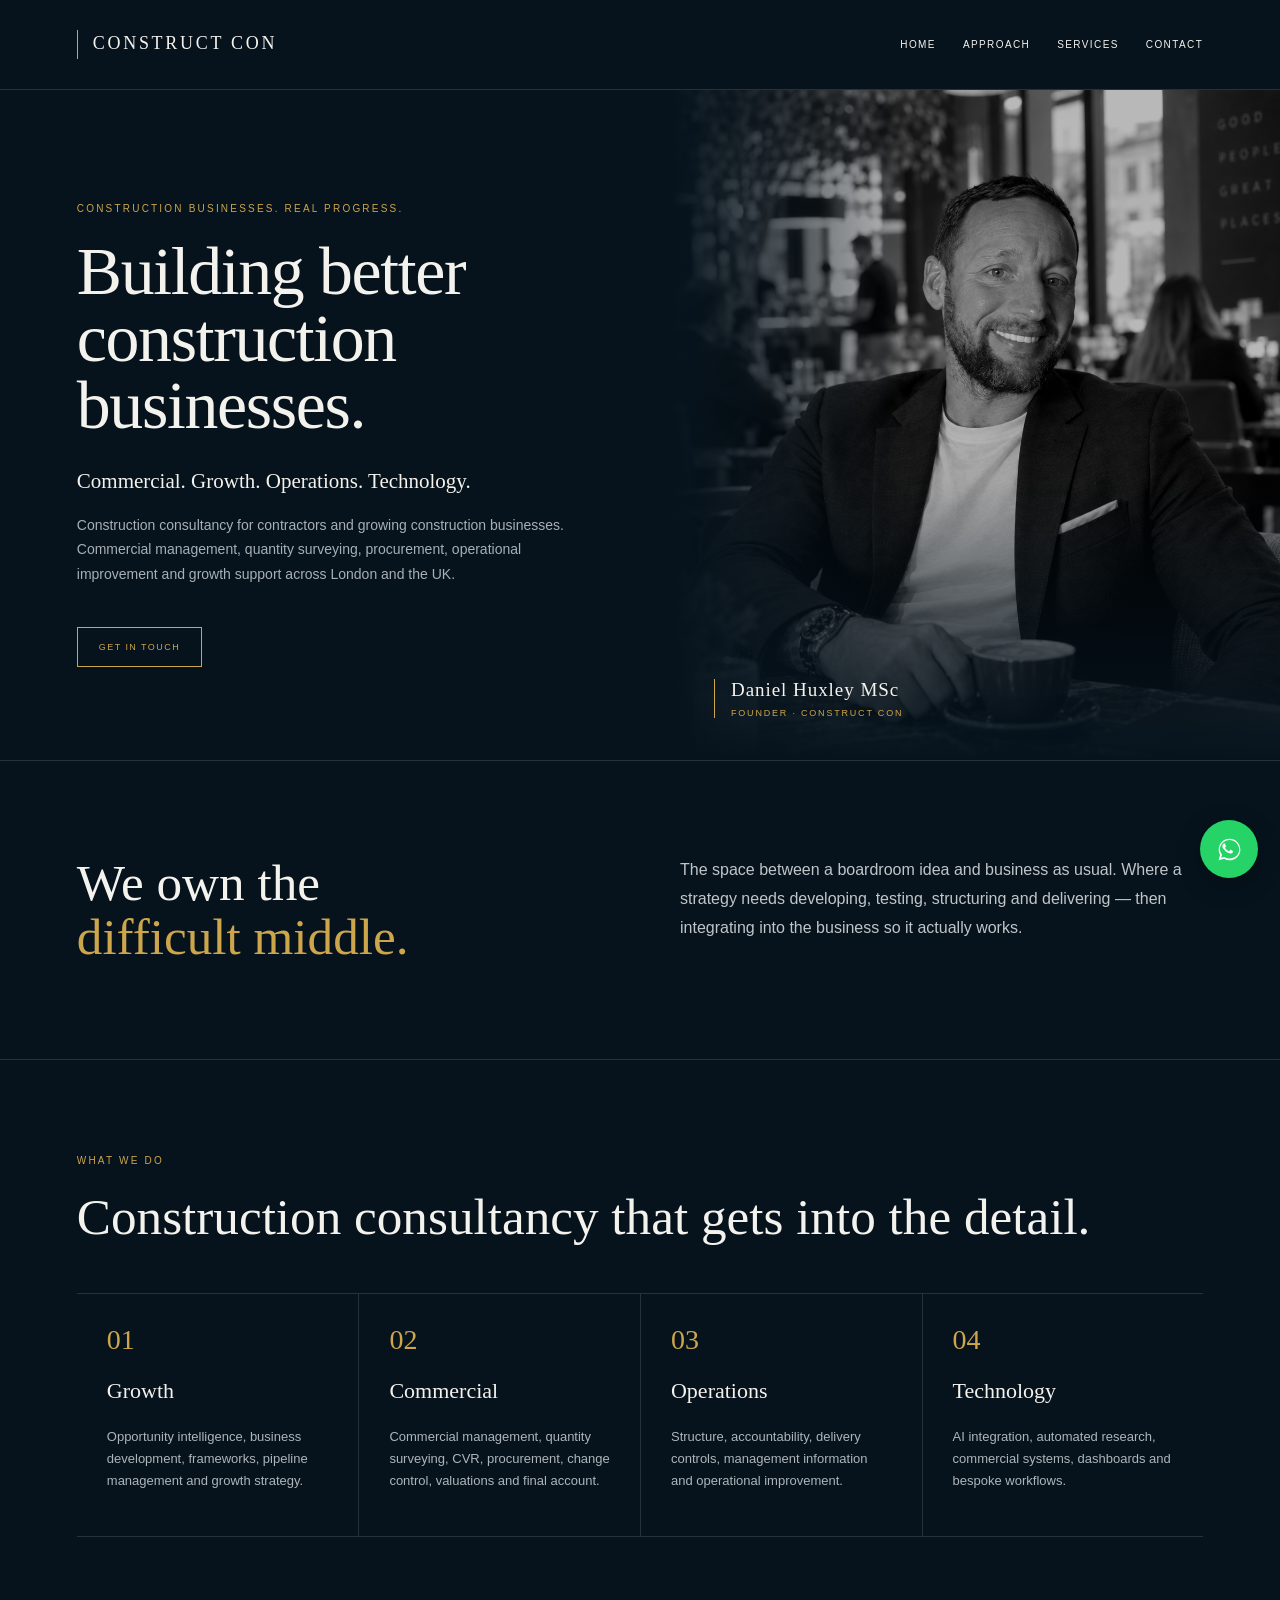
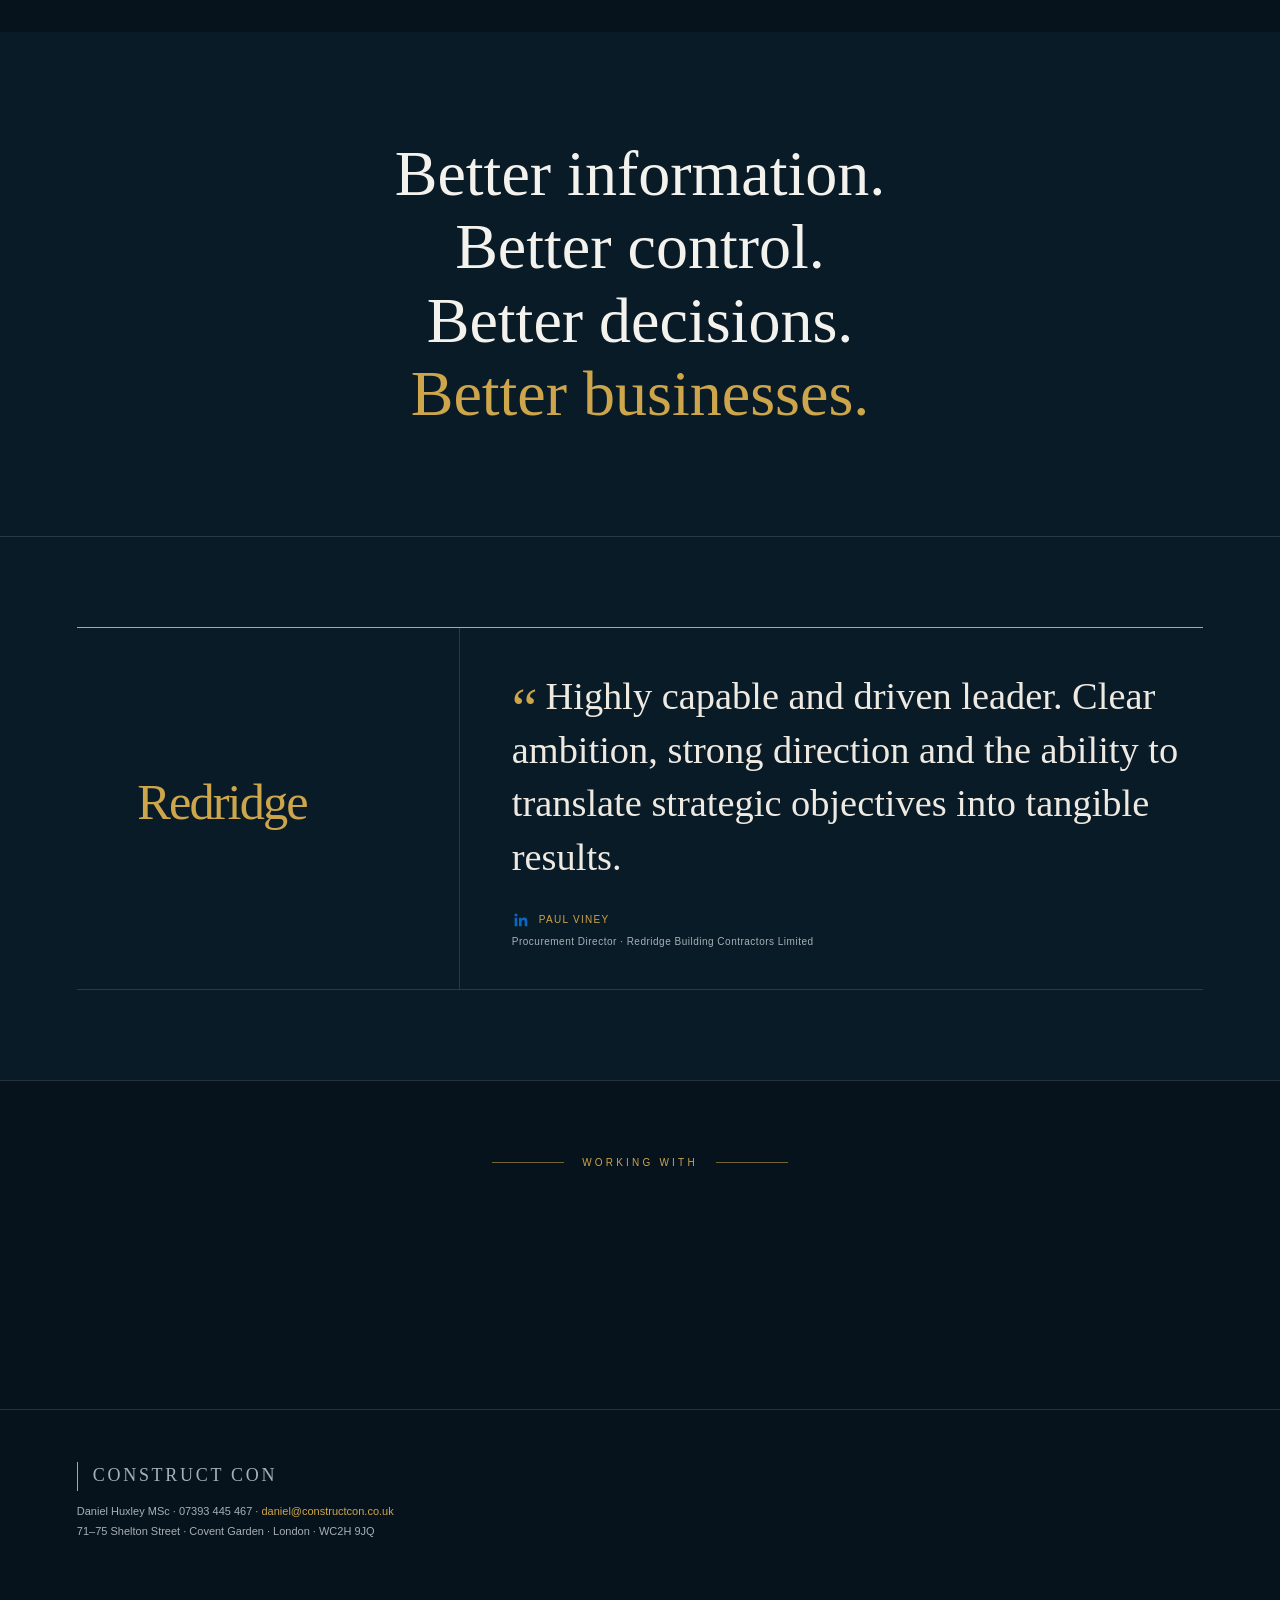
==== commit 61d1581a: "Restore wireframe opening transition" ====
--- a/index.html
+++ b/index.html
@@ -1 +1 @@
-<!doctype html><html lang="en-GB"><head><meta charset="utf-8"><meta name="viewport" content="width=device-width,initial-scale=1"><title>Construction & Commercial Consultancy London | Construct Con</title><meta name="description" content="Construct Con helps construction businesses improve commercial performance, growth and operations through quantity surveying, commercial management, procurement and practical technology."><link rel="canonical" href="https://constructcon.co.uk/"><meta name="theme-color" content="#06131d"><style>:root{--n:#06131d;--n2:#0a1b28;--g:#cda54b;--w:#f4f2ed;--m:#a8afb5;--l:rgba(255,255,255,.13)}*{box-sizing:border-box}html{scroll-behavior:smooth}body{margin:0;background:var(--n);color:var(--w);font-family:Arial,sans-serif;-webkit-font-smoothing:antialiased}a{color:inherit;text-decoration:none}.wrap{width:min(1180px,88vw);margin:auto}header{height:90px;border-bottom:1px solid var(--l);display:flex;align-items:center}.nav{display:flex;justify-content:space-between;align-items:center}.brand{font:400 18px Georgia,serif;letter-spacing:.15em}.brand:before{content:'';display:inline-block;width:1px;height:29px;background:var(--g);margin-right:15px;vertical-align:middle}.links{display:flex;gap:27px;font-size:10px;letter-spacing:.14em}.hero{min-height:670px;display:grid;grid-template-columns:1.05fr .95fr}.hero-copy{padding:100px 7vw 80px max(6vw,calc((100vw - 1180px)/2));align-self:center}.ey{color:var(--g);font-size:10px;letter-spacing:.22em;margin-bottom:24px}.hero h1,.section h2{font-family:Georgia,serif;font-weight:400}.hero h1{font-size:clamp(48px,5.3vw,78px);line-height:.99;margin:0 0 27px;letter-spacing:-.02em}.lead{font:21px/1.5 Georgia,serif;margin:0 0 15px}.sub{color:var(--m);max-width:600px;line-height:1.75;font-size:14px}.btn{display:inline-block;margin-top:27px;border:1px solid var(--g);padding:14px 21px;color:var(--g);font-size:9px;letter-spacing:.16em}.portrait{position:relative;min-height:620px;overflow:hidden}.portrait img{position:absolute;inset:0;width:100%;height:100%;object-fit:cover;object-position:center 42%;filter:grayscale(100%) contrast(1.08) brightness(.72)}.portrait:after{content:'';position:absolute;inset:0;background:linear-gradient(90deg,var(--n),transparent 38%),linear-gradient(0deg,var(--n),transparent 42%);z-index:1}.portrait-id{position:absolute;left:42px;bottom:42px;z-index:2;border-left:1px solid var(--g);padding-left:16px}.portrait-id strong{display:block;font:400 19px Georgia,serif;letter-spacing:.05em;color:var(--w)}.portrait-id span{display:block;margin-top:7px;color:var(--g);font-size:9px;letter-spacing:.2em;text-transform:uppercase}.section{padding:95px 0;border-top:1px solid var(--l)}.split{display:grid;grid-template-columns:1fr 1fr;gap:80px}.section h2{font-size:clamp(38px,4vw,60px);line-height:1.05;margin:0}.gold{color:var(--g)}.copy{color:#c0c5c8;font-size:16px;line-height:1.8}.services{display:grid;grid-template-columns:repeat(4,1fr);margin-top:50px;border-top:1px solid var(--l);border-bottom:1px solid var(--l)}.service{padding:30px;border-left:1px solid var(--l)}.service:first-child{border-left:0}.num{color:var(--g);font:28px Georgia,serif}.service h3{font:400 22px Georgia,serif}.service p{color:#aeb5ba;line-height:1.7;font-size:13px}.statement{text-align:center;padding:105px 20px;background:var(--n2)}.statement div{font:clamp(36px,5vw,68px)/1.15 Georgia,serif}.testimonial{padding:90px 0;background:var(--n2);border-top:1px solid var(--l)}.test-grid{display:grid;grid-template-columns:34% 66%;border-top:1px solid var(--g);border-bottom:1px solid var(--l);align-items:stretch}.test-brand{padding:38px 45px 38px 0;border-right:1px solid var(--l);display:flex;align-items:center}.test-brand img{display:block;width:min(290px,100%);height:auto}.test-quote{padding:42px 0 42px 52px}.test-quote blockquote{font:400 clamp(25px,3vw,39px)/1.4 Georgia,serif;margin:0;color:#eeeae2}.test-quote blockquote:before{content:'“';color:var(--g);font-size:58px;line-height:0;vertical-align:-18px;margin-right:8px}.who{margin-top:26px;color:var(--g);font-size:10px;letter-spacing:.13em}.who-line{display:flex;align-items:center;gap:9px}.linkedin{width:18px;height:18px;fill:#0A66C2;flex:0 0 auto}.who span{display:block;color:var(--m);letter-spacing:.05em;margin-top:7px}.partners{padding:76px 0 82px;border-top:1px solid var(--l);overflow:hidden}.partners-title{display:flex;align-items:center;gap:18px;justify-content:center;color:var(--g);font-size:10px;letter-spacing:.32em;margin-bottom:44px}.partners-title:before,.partners-title:after{content:"";height:1px;width:72px;background:var(--g);opacity:.55}.logo-stage{height:115px;position:relative;width:min(900px,88vw);margin:auto}.partner-logo{position:absolute;inset:0;display:flex;align-items:center;justify-content:center;color:var(--g);opacity:0;animation:logoCycle 28s ease-in-out infinite;pointer-events:none}.partner-logo:nth-child(2){animation-delay:4s}.partner-logo:nth-child(3){animation-delay:8s}.partner-logo:nth-child(4){animation-delay:12s}.partner-logo:nth-child(5){animation-delay:16s}.partner-logo:nth-child(6){animation-delay:20s}.partner-logo:nth-child(7){animation-delay:24s}@keyframes logoCycle{0%{opacity:0;transform:translateY(8px)}4%,12%{opacity:1;transform:translateY(0)}16%,100%{opacity:0;transform:translateY(-8px)}}.logo-word{color:var(--g);font:400 clamp(34px,5vw,62px)/.95 Georgia,serif;text-align:center}.logo-word small{display:block;font:11px Arial,sans-serif;letter-spacing:.35em;margin-top:12px}.buckland{font-size:clamp(40px,6vw,72px)}.buckland i{display:inline-block;width:.62em;height:.62em;margin-left:.14em;background:var(--g);clip-path:polygon(0 0,58% 0,100% 50%,58% 100%,0 100%,32% 50%)}.tully-mark .logo-word{font-size:clamp(28px,4.5vw,52px);letter-spacing:.04em}.costcap{letter-spacing:.16em}.humo{font-family:Arial,sans-serif;font-weight:300;letter-spacing:.25em}.sale{font-size:clamp(48px,6vw,72px)}.sale small{font-family:Georgia,serif;letter-spacing:0;font-size:.42em;margin-top:3px}.citystone{font-size:clamp(31px,4.8vw,56px);letter-spacing:.13em}.citystone small{font-family:Georgia,serif;letter-spacing:.42em}.exec{font-size:clamp(28px,4.3vw,50px);letter-spacing:.1em}.exec .tf{display:block;font-size:1.3em;font-style:italic;margin-bottom:8px}.footer{padding:52px 0;border-top:1px solid var(--l);color:var(--m);font-size:11px;line-height:1.8}.wa{position:fixed;right:22px;bottom:22px;width:58px;height:58px;border-radius:50%;background:#25D366;display:grid;place-items:center;z-index:30;box-shadow:0 7px 24px rgba(0,0,0,.3);transition:.2s}.wa:hover{transform:translateY(-2px) scale(1.03)}.wa svg{width:31px;height:31px;fill:#fff}@media(max-width:800px){header{height:74px}.links{gap:14px;font-size:8px}.links a:nth-child(2){display:none}.hero{grid-template-columns:1fr}.hero-copy{padding:70px 7vw 55px}.portrait{min-height:500px}.portrait-id{left:7vw;bottom:30px}.split{grid-template-columns:1fr;gap:28px}.services{grid-template-columns:1fr 1fr}.service:nth-child(odd){border-left:0}.test-grid{grid-template-columns:1fr}.test-brand{border-right:0;border-bottom:1px solid var(--l);padding:30px 0}.test-brand img{width:230px}.test-quote{padding:34px 0}.section{padding:68px 0}.logo-stage{height:100px}.wa{width:54px;height:54px;right:16px;bottom:16px}}@media(prefers-reduced-motion:reduce){.partner-logo{animation:none}.partner-logo:first-child{opacity:1}}</style></head><body><header><div class="wrap nav"><a class="brand" href="#home">CONSTRUCT CON</a><nav class="links"><a href="#home">HOME</a><a href="#approach">APPROACH</a><a href="#services">SERVICES</a><a href="#contact">CONTACT</a></nav></div></header><main id="home"><section class="hero"><div class="hero-copy"><div class="ey">CONSTRUCTION BUSINESSES. REAL PROGRESS.</div><h1>Building better construction businesses.</h1><p class="lead">Commercial. Growth. Operations. Technology.</p><p class="sub">Construction consultancy for contractors and growing construction businesses. Commercial management, quantity surveying, procurement, operational improvement and growth support across London and the UK.</p><a class="btn" href="#contact">GET IN TOUCH</a></div><div class="portrait"><img src="file_00000000dccc8246b3c8aee8ea99c824.png" alt="Daniel Huxley MSc, founder of Construct Con"><div class="portrait-id"><strong>Daniel Huxley MSc</strong><span>Founder · Construct Con</span></div></div></section><section class="section" id="approach"><div class="wrap split"><h2>We own the<br><span class="gold">difficult middle.</span></h2><div class="copy">The space between a boardroom idea and business as usual. Where a strategy needs developing, testing, structuring and delivering — then integrating into the business so it actually works.</div></div></section><section class="section" id="services"><div class="wrap"><div class="ey">WHAT WE DO</div><h2>Construction consultancy that gets into the detail.</h2><div class="services"><div class="service"><div class="num">01</div><h3>Growth</h3><p>Opportunity intelligence, business development, frameworks, pipeline management and growth strategy.</p></div><div class="service"><div class="num">02</div><h3>Commercial</h3><p>Commercial management, quantity surveying, CVR, procurement, change control, valuations and final account.</p></div><div class="service"><div class="num">03</div><h3>Operations</h3><p>Structure, accountability, delivery controls, management information and operational improvement.</p></div><div class="service"><div class="num">04</div><h3>Technology</h3><p>AI integration, automated research, commercial systems, dashboards and bespoke workflows.</p></div></div></div></section><section class="statement"><div>Better information.<br>Better control.<br>Better decisions.<br><span class="gold">Better businesses.</span></div></section><section class="testimonial"><div class="wrap"><div class="test-grid"><div class="test-brand"><img src="/assets/redridge-gold.svg" alt="Redridge"></div><div class="test-quote"><blockquote>Highly capable and driven leader. Clear ambition, strong direction and the ability to translate strategic objectives into tangible results.</blockquote><div class="who"><div class="who-line"><svg class="linkedin" viewBox="0 0 24 24" aria-label="LinkedIn"><path d="M20.45 20.45h-3.56v-5.57c0-1.33-.03-3.04-1.85-3.04-1.85 0-2.14 1.45-2.14 2.94v5.67H9.34V8.98h3.42v1.57h.05c.48-.9 1.64-1.85 3.37-1.85 3.6 0 4.27 2.37 4.27 5.46v6.29zM5.32 7.41a2.06 2.06 0 1 1 0-4.12 2.06 2.06 0 0 1 0 4.12zM7.1 20.45H3.54V8.98H7.1v11.47z"/></svg>PAUL VINEY</div><span>Procurement Director · Redridge Building Contractors Limited</span></div></div></div></div></section><section class="partners"><div class="partners-title">WORKING WITH</div><div class="logo-stage"><div class="partner-logo"><div class="logo-word buckland">Buckland<i></i></div></div><div class="partner-logo"><div class="tully-mark"><div class="logo-word">TULLY &amp; SMITHS<small>PROPERTY GROUP</small></div></div></div><div class="partner-logo"><div class="logo-word costcap">COST C CAP</div></div><div class="partner-logo"><div class="logo-word humo">HUMO</div></div><div class="partner-logo"><div class="logo-word sale">Sale<small>Group</small></div></div><div class="partner-logo"><div class="logo-word citystone">CITY STONE<small>LONDON</small></div></div><div class="partner-logo"><div class="logo-word exec"><span class="tf">TF</span>THE EXECUTIVE FORUM<small>INVITATION ONLY</small></div></div></div></section></main><footer class="footer" id="contact"><div class="wrap"><a class="brand" href="#home">CONSTRUCT CON</a><p>Daniel Huxley MSc · 07393 445 467 · <a href="mailto:daniel@constructcon.co.uk" style="color:var(--g)">daniel@constructcon.co.uk</a><br>71–75 Shelton Street · Covent Garden · London · WC2H 9JQ</p></div></footer></body></html>+<!doctype html><html lang="en-GB"><head><meta charset="utf-8"><meta name="viewport" content="width=device-width,initial-scale=1"><title>Construction & Commercial Consultancy London | Construct Con</title><meta name="description" content="Construct Con helps construction businesses improve commercial performance, growth and operations through quantity surveying, commercial management, procurement and practical technology."><link rel="canonical" href="https://constructcon.co.uk/"><meta name="theme-color" content="#06131d"><style>:root{--n:#06131d;--n2:#0a1b28;--g:#cda54b;--w:#f4f2ed;--m:#a8afb5;--l:rgba(255,255,255,.13)}*{box-sizing:border-box}html{scroll-behavior:smooth}body{margin:0;background:var(--n);color:var(--w);font-family:Arial,sans-serif;-webkit-font-smoothing:antialiased}a{color:inherit;text-decoration:none}.intro{position:fixed;inset:0;z-index:999;background:#f5f4f0;color:#18242c;display:grid;place-items:center;overflow:hidden;pointer-events:none;animation:introOut 4.8s ease forwards}.gridbg{position:absolute;inset:-5%;background-image:linear-gradient(rgba(6,19,29,.11) 1px,transparent 1px),linear-gradient(90deg,rgba(6,19,29,.11) 1px,transparent 1px);background-size:42px 42px;opacity:0;animation:gridIn 1s ease .15s forwards}.wire{position:absolute;inset:8%;border:1px solid rgba(6,19,29,.28);opacity:0;animation:wireIn .8s ease .5s forwards}.wire:before,.wire:after{content:'';position:absolute;background:rgba(6,19,29,.24)}.wire:before{width:1px;top:-8vh;bottom:-8vh;left:50%}.wire:after{height:1px;left:-8vw;right:-8vw;top:50%}.wire i{position:absolute;border:1px solid rgba(6,19,29,.24)}.wire i:first-child{left:7%;top:12%;width:35%;height:62%}.wire i:last-child{right:7%;top:20%;width:39%;height:55%}.intro-mark{position:relative;z-index:2;text-align:center;opacity:0;transform:translateY(8px);animation:markIn .8s ease 1.15s forwards}.intro-mark .line{width:1px;height:54px;background:#b38d3d;margin:0 auto 20px}.intro-mark strong{font:400 clamp(27px,4vw,52px) Georgia,serif;letter-spacing:.17em}.intro-mark span{display:block;margin-top:13px;font-size:9px;letter-spacing:.34em;color:#8e7134}.wash{position:absolute;inset:0;background:var(--n);transform:translateY(101%);animation:washUp 1.15s cubic-bezier(.7,0,.2,1) 3.05s forwards}@keyframes gridIn{to{opacity:1}}@keyframes wireIn{to{opacity:1}}@keyframes markIn{to{opacity:1;transform:none}}@keyframes washUp{to{transform:translateY(0)}}@keyframes introOut{0%,88%{visibility:visible}99%{opacity:1}100%{opacity:0;visibility:hidden}}.wrap{width:min(1180px,88vw);margin:auto}header{height:90px;border-bottom:1px solid var(--l);display:flex;align-items:center}.nav{display:flex;justify-content:space-between;align-items:center}.brand{font:400 18px Georgia,serif;letter-spacing:.15em}.brand:before{content:'';display:inline-block;width:1px;height:29px;background:var(--g);margin-right:15px;vertical-align:middle}.links{display:flex;gap:27px;font-size:10px;letter-spacing:.14em}.hero{min-height:670px;display:grid;grid-template-columns:1.05fr .95fr}.hero-copy{padding:100px 7vw 80px max(6vw,calc((100vw - 1180px)/2));align-self:center}.ey{color:var(--g);font-size:10px;letter-spacing:.22em;margin-bottom:24px}.hero h1,.section h2{font-family:Georgia,serif;font-weight:400}.hero h1{font-size:clamp(48px,5.3vw,78px);line-height:.99;margin:0 0 27px;letter-spacing:-.02em}.lead{font:21px/1.5 Georgia,serif;margin:0 0 15px}.sub{color:var(--m);max-width:600px;line-height:1.75;font-size:14px}.btn{display:inline-block;margin-top:27px;border:1px solid var(--g);padding:14px 21px;color:var(--g);font-size:9px;letter-spacing:.16em}.portrait{position:relative;min-height:620px;overflow:hidden}.portrait img{position:absolute;inset:0;width:100%;height:100%;object-fit:cover;object-position:center 42%;filter:grayscale(100%) contrast(1.08) brightness(.72)}.portrait:after{content:'';position:absolute;inset:0;background:linear-gradient(90deg,var(--n),transparent 38%),linear-gradient(0deg,var(--n),transparent 42%);z-index:1}.portrait-id{position:absolute;left:42px;bottom:42px;z-index:2;border-left:1px solid var(--g);padding-left:16px}.portrait-id strong{display:block;font:400 19px Georgia,serif;letter-spacing:.05em;color:var(--w)}.portrait-id span{display:block;margin-top:7px;color:var(--g);font-size:9px;letter-spacing:.2em;text-transform:uppercase}.section{padding:95px 0;border-top:1px solid var(--l)}.split{display:grid;grid-template-columns:1fr 1fr;gap:80px}.section h2{font-size:clamp(38px,4vw,60px);line-height:1.05;margin:0}.gold{color:var(--g)}.copy{color:#c0c5c8;font-size:16px;line-height:1.8}.services{display:grid;grid-template-columns:repeat(4,1fr);margin-top:50px;border-top:1px solid var(--l);border-bottom:1px solid var(--l)}.service{padding:30px;border-left:1px solid var(--l)}.service:first-child{border-left:0}.num{color:var(--g);font:28px Georgia,serif}.service h3{font:400 22px Georgia,serif}.service p{color:#aeb5ba;line-height:1.7;font-size:13px}.statement{text-align:center;padding:105px 20px;background:var(--n2)}.statement div{font:clamp(36px,5vw,68px)/1.15 Georgia,serif}.testimonial{padding:90px 0;background:var(--n2);border-top:1px solid var(--l)}.test-grid{display:grid;grid-template-columns:34% 66%;border-top:1px solid var(--g);border-bottom:1px solid var(--l);align-items:stretch}.test-brand{padding:38px 45px 38px 0;border-right:1px solid var(--l);display:flex;align-items:center}.test-brand img{display:block;width:min(290px,100%);height:auto}.test-quote{padding:42px 0 42px 52px}.test-quote blockquote{font:400 clamp(25px,3vw,39px)/1.4 Georgia,serif;margin:0;color:#eeeae2}.test-quote blockquote:before{content:'“';color:var(--g);font-size:58px;line-height:0;vertical-align:-18px;margin-right:8px}.who{margin-top:26px;color:var(--g);font-size:10px;letter-spacing:.13em}.who-line{display:flex;align-items:center;gap:9px}.linkedin{width:18px;height:18px;fill:#0A66C2;flex:0 0 auto}.who span{display:block;color:var(--m);letter-spacing:.05em;margin-top:7px}.partners{padding:76px 0 82px;border-top:1px solid var(--l);overflow:hidden}.partners-title{display:flex;align-items:center;gap:18px;justify-content:center;color:var(--g);font-size:10px;letter-spacing:.32em;margin-bottom:44px}.partners-title:before,.partners-title:after{content:"";height:1px;width:72px;background:var(--g);opacity:.55}.logo-stage{height:115px;position:relative;width:min(900px,88vw);margin:auto}.partner-logo{position:absolute;inset:0;display:flex;align-items:center;justify-content:center;color:var(--g);opacity:0;animation:logoCycle 28s ease-in-out infinite;pointer-events:none}.partner-logo:nth-child(2){animation-delay:4s}.partner-logo:nth-child(3){animation-delay:8s}.partner-logo:nth-child(4){animation-delay:12s}.partner-logo:nth-child(5){animation-delay:16s}.partner-logo:nth-child(6){animation-delay:20s}.partner-logo:nth-child(7){animation-delay:24s}@keyframes logoCycle{0%{opacity:0;transform:translateY(8px)}4%,12%{opacity:1;transform:translateY(0)}16%,100%{opacity:0;transform:translateY(-8px)}}.logo-word{color:var(--g);font:400 clamp(34px,5vw,62px)/.95 Georgia,serif;text-align:center}.logo-word small{display:block;font:11px Arial,sans-serif;letter-spacing:.35em;margin-top:12px}.buckland{font-size:clamp(40px,6vw,72px)}.buckland i{display:inline-block;width:.62em;height:.62em;margin-left:.14em;background:var(--g);clip-path:polygon(0 0,58% 0,100% 50%,58% 100%,0 100%,32% 50%)}.tully-mark .logo-word{font-size:clamp(28px,4.5vw,52px);letter-spacing:.04em}.costcap{letter-spacing:.16em}.humo{font-family:Arial,sans-serif;font-weight:300;letter-spacing:.25em}.sale{font-size:clamp(48px,6vw,72px)}.sale small{font-family:Georgia,serif;letter-spacing:0;font-size:.42em;margin-top:3px}.citystone{font-size:clamp(31px,4.8vw,56px);letter-spacing:.13em}.citystone small{font-family:Georgia,serif;letter-spacing:.42em}.exec{font-size:clamp(28px,4.3vw,50px);letter-spacing:.1em}.exec .tf{display:block;font-size:1.3em;font-style:italic;margin-bottom:8px}.footer{padding:52px 0;border-top:1px solid var(--l);color:var(--m);font-size:11px;line-height:1.8}.wa{position:fixed;right:22px;bottom:22px;width:58px;height:58px;border-radius:50%;background:#25D366;display:grid;place-items:center;z-index:30;box-shadow:0 7px 24px rgba(0,0,0,.3);transition:.2s}.wa:hover{transform:translateY(-2px) scale(1.03)}.wa svg{width:31px;height:31px;fill:#fff}@media(max-width:800px){header{height:74px}.links{gap:14px;font-size:8px}.links a:nth-child(2){display:none}.hero{grid-template-columns:1fr}.hero-copy{padding:70px 7vw 55px}.portrait{min-height:500px}.portrait-id{left:7vw;bottom:30px}.split{grid-template-columns:1fr;gap:28px}.services{grid-template-columns:1fr 1fr}.service:nth-child(odd){border-left:0}.test-grid{grid-template-columns:1fr}.test-brand{border-right:0;border-bottom:1px solid var(--l);padding:30px 0}.test-brand img{width:230px}.test-quote{padding:34px 0}.section{padding:68px 0}.logo-stage{height:100px}.wa{width:54px;height:54px;right:16px;bottom:16px}.wire{inset:5%}}@media(prefers-reduced-motion:reduce){.intro{display:none}.partner-logo{animation:none}.partner-logo:first-child{opacity:1}}</style></head><body><div class="intro" aria-hidden="true"><div class="gridbg"></div><div class="wire"><i></i><i></i></div><div class="intro-mark"><div class="line"></div><strong>CONSTRUCT CON</strong><span>BUILDING BETTER BUSINESSES</span></div><div class="wash"></div></div><header><div class="wrap nav"><a class="brand" href="#home">CONSTRUCT CON</a><nav class="links"><a href="#home">HOME</a><a href="#approach">APPROACH</a><a href="#services">SERVICES</a><a href="#contact">CONTACT</a></nav></div></header><main id="home"><section class="hero"><div class="hero-copy"><div class="ey">CONSTRUCTION BUSINESSES. REAL PROGRESS.</div><h1>Building better construction businesses.</h1><p class="lead">Commercial. Growth. Operations. Technology.</p><p class="sub">Construction consultancy for contractors and growing construction businesses. Commercial management, quantity surveying, procurement, operational improvement and growth support across London and the UK.</p><a class="btn" href="#contact">GET IN TOUCH</a></div><div class="portrait"><img src="file_00000000dccc8246b3c8aee8ea99c824.png" alt="Daniel Huxley MSc, founder of Construct Con"><div class="portrait-id"><strong>Daniel Huxley MSc</strong><span>Founder · Construct Con</span></div></div></section><section class="section" id="approach"><div class="wrap split"><h2>We own the<br><span class="gold">difficult middle.</span></h2><div class="copy">The space between a boardroom idea and business as usual. Where a strategy needs developing, testing, structuring and delivering — then integrating into the business so it actually works.</div></div></section><section class="section" id="services"><div class="wrap"><div class="ey">WHAT WE DO</div><h2>Construction consultancy that gets into the detail.</h2><div class="services"><div class="service"><div class="num">01</div><h3>Growth</h3><p>Opportunity intelligence, business development, frameworks, pipeline management and growth strategy.</p></div><div class="service"><div class="num">02</div><h3>Commercial</h3><p>Commercial management, quantity surveying, CVR, procurement, change control, valuations and final account.</p></div><div class="service"><div class="num">03</div><h3>Operations</h3><p>Structure, accountability, delivery controls, management information and operational improvement.</p></div><div class="service"><div class="num">04</div><h3>Technology</h3><p>AI integration, automated research, commercial systems, dashboards and bespoke workflows.</p></div></div></div></section><section class="statement"><div>Better information.<br>Better control.<br>Better decisions.<br><span class="gold">Better businesses.</span></div></section><section class="testimonial"><div class="wrap"><div class="test-grid"><div class="test-brand"><img src="/assets/redridge-gold.svg" alt="Redridge"></div><div class="test-quote"><blockquote>Highly capable and driven leader. Clear ambition, strong direction and the ability to translate strategic objectives into tangible results.</blockquote><div class="who"><div class="who-line"><svg class="linkedin" viewBox="0 0 24 24" aria-label="LinkedIn"><path d="M20.45 20.45h-3.56v-5.57c0-1.33-.03-3.04-1.85-3.04-1.85 0-2.14 1.45-2.14 2.94v5.67H9.34V8.98h3.42v1.57h.05c.48-.9 1.64-1.85 3.37-1.85 3.6 0 4.27 2.37 4.27 5.46v6.29zM5.32 7.41a2.06 2.06 0 1 1 0-4.12 2.06 2.06 0 0 1 0 4.12zM7.1 20.45H3.54V8.98H7.1v11.47z"/></svg>PAUL VINEY</div><span>Procurement Director · Redridge Building Contractors Limited</span></div></div></div></div></section><section class="partners"><div class="partners-title">WORKING WITH</div><div class="logo-stage"><div class="partner-logo"><div class="logo-word buckland">Buckland<i></i></div></div><div class="partner-logo"><div class="tully-mark"><div class="logo-word">TULLY &amp; SMITHS<small>PROPERTY GROUP</small></div></div></div><div class="partner-logo"><div class="logo-word costcap">COST C CAP</div></div><div class="partner-logo"><div class="logo-word humo">HUMO</div></div><div class="partner-logo"><div class="logo-word sale">Sale<small>Group</small></div></div><div class="partner-logo"><div class="logo-word citystone">CITY STONE<small>LONDON</small></div></div><div class="partner-logo"><div class="logo-word exec"><span class="tf">TF</span>THE EXECUTIVE FORUM<small>INVITATION ONLY</small></div></div></div></section></main><footer class="footer" id="contact"><div class="wrap"><a class="brand" href="#home">CONSTRUCT CON</a><p>Daniel Huxley MSc · 07393 445 467 · <a href="mailto:daniel@constructcon.co.uk" style="color:var(--g)">daniel@constructcon.co.uk</a><br>71–75 Shelton Street · Covent Garden · London · WC2H 9JQ</p></div></footer><a class="wa" href="https://wa.me/447393445467" aria-label="Chat with Construct Con on WhatsApp"><svg viewBox="0 0 32 32" aria-hidden="true"><path d="M19.11 17.21c-.27-.14-1.6-.79-1.85-.88-.25-.09-.43-.14-.61.14-.18.27-.7.88-.86 1.06-.16.18-.32.2-.59.07-.27-.14-1.15-.42-2.19-1.35-.81-.72-1.36-1.61-1.52-1.88-.16-.27-.02-.42.12-.55.12-.12.27-.32.41-.48.14-.16.18-.27.27-.45.09-.18.05-.34-.02-.48-.07-.14-.61-1.47-.84-2.01-.22-.53-.45-.46-.61-.47h-.52c-.18 0-.48.07-.72.34-.25.27-.95.93-.95 2.26 0 1.33.97 2.62 1.11 2.8.14.18 1.91 2.91 4.62 4.08.65.28 1.15.45 1.54.57.65.21 1.24.18 1.71.11.52-.08 1.6-.65 1.83-1.29.23-.63.23-1.17.16-1.29-.07-.11-.25-.18-.52-.32zM16.03 4.8c-6.18 0-11.2 5.02-11.2 11.2 0 1.98.52 3.84 1.42 5.45L4.74 27l5.69-1.49A11.14 11.14 0 0016.03 27.2c6.18 0 11.2-5.02 11.2-11.2s-5.02-11.2-11.2-11.2zm0 20.51c-1.74 0-3.44-.47-4.92-1.35l-.35-.21-3.38.89.9-3.29-.23-.34A9.25 9.25 0 016.12 16c0-5.47 4.45-9.92 9.92-9.92s9.92 4.45 9.92 9.92-4.46 9.31-9.93 9.31z"/></svg></a></body></html>
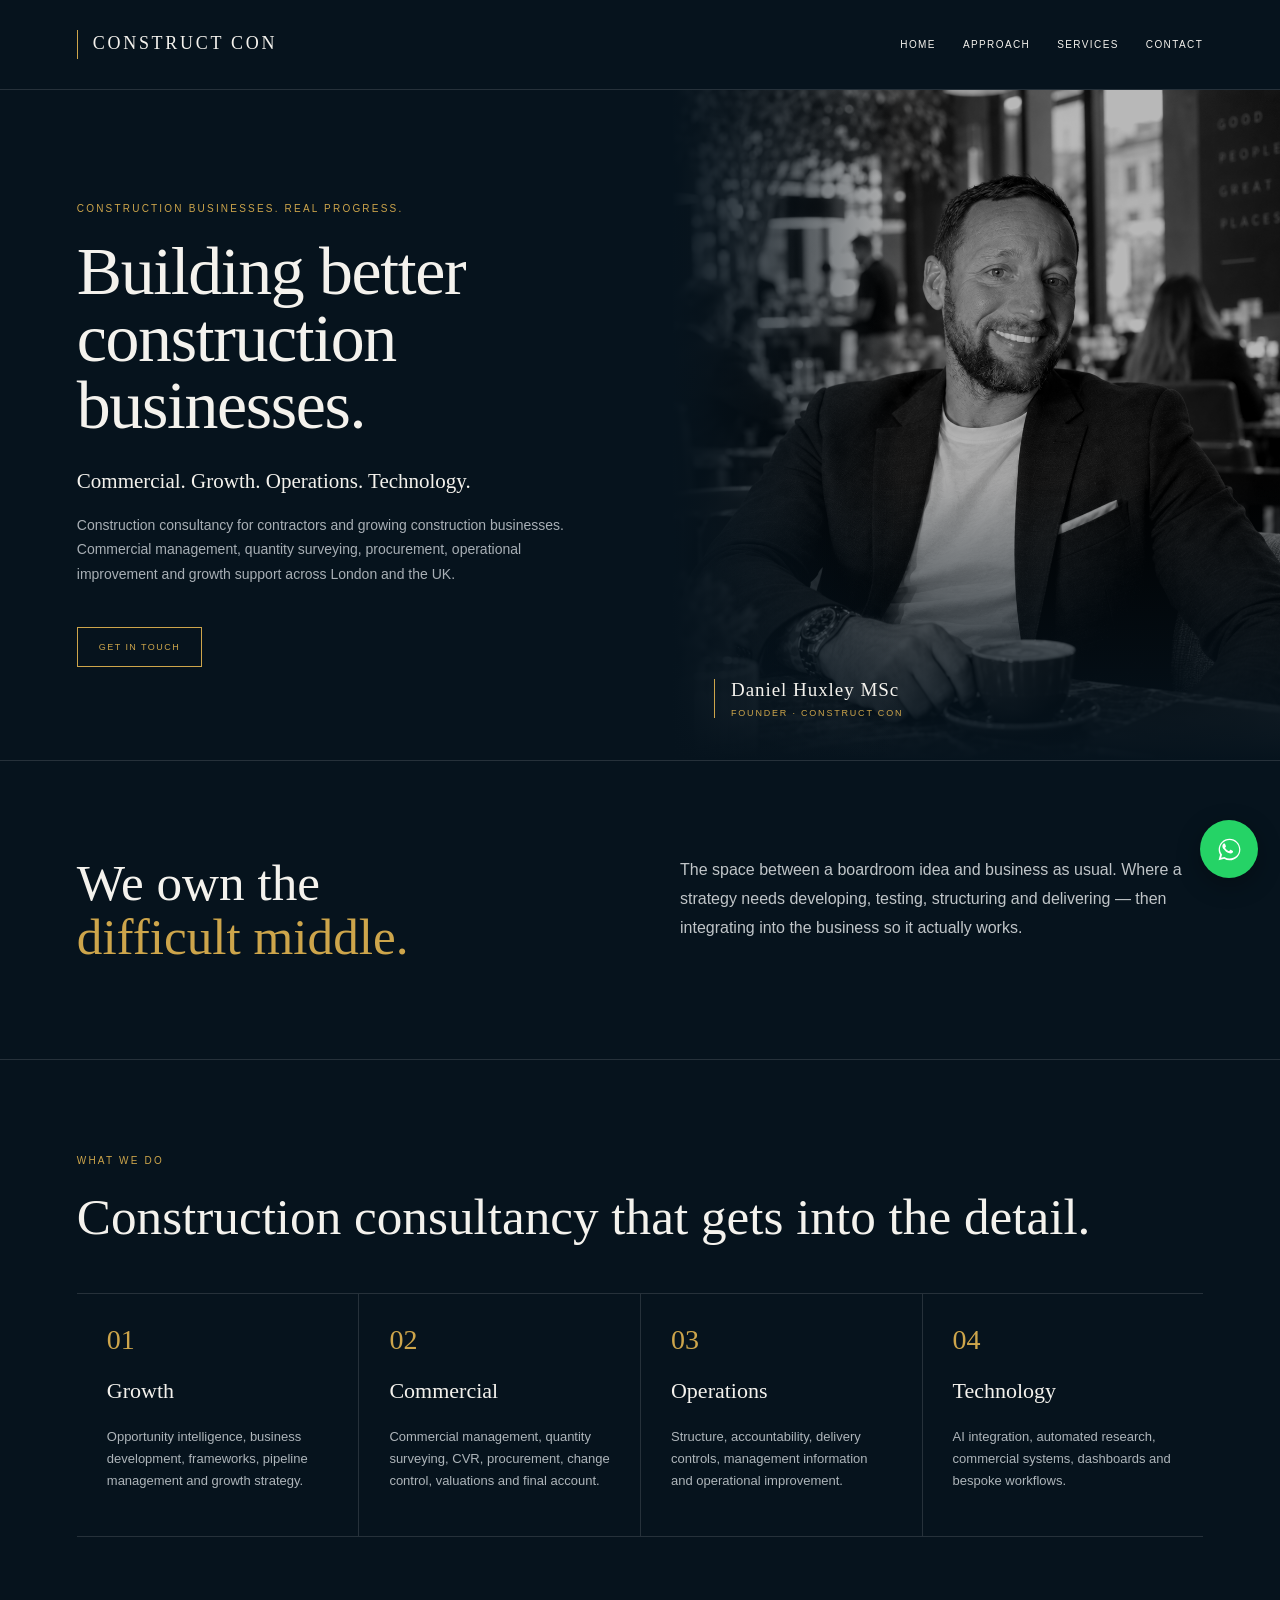
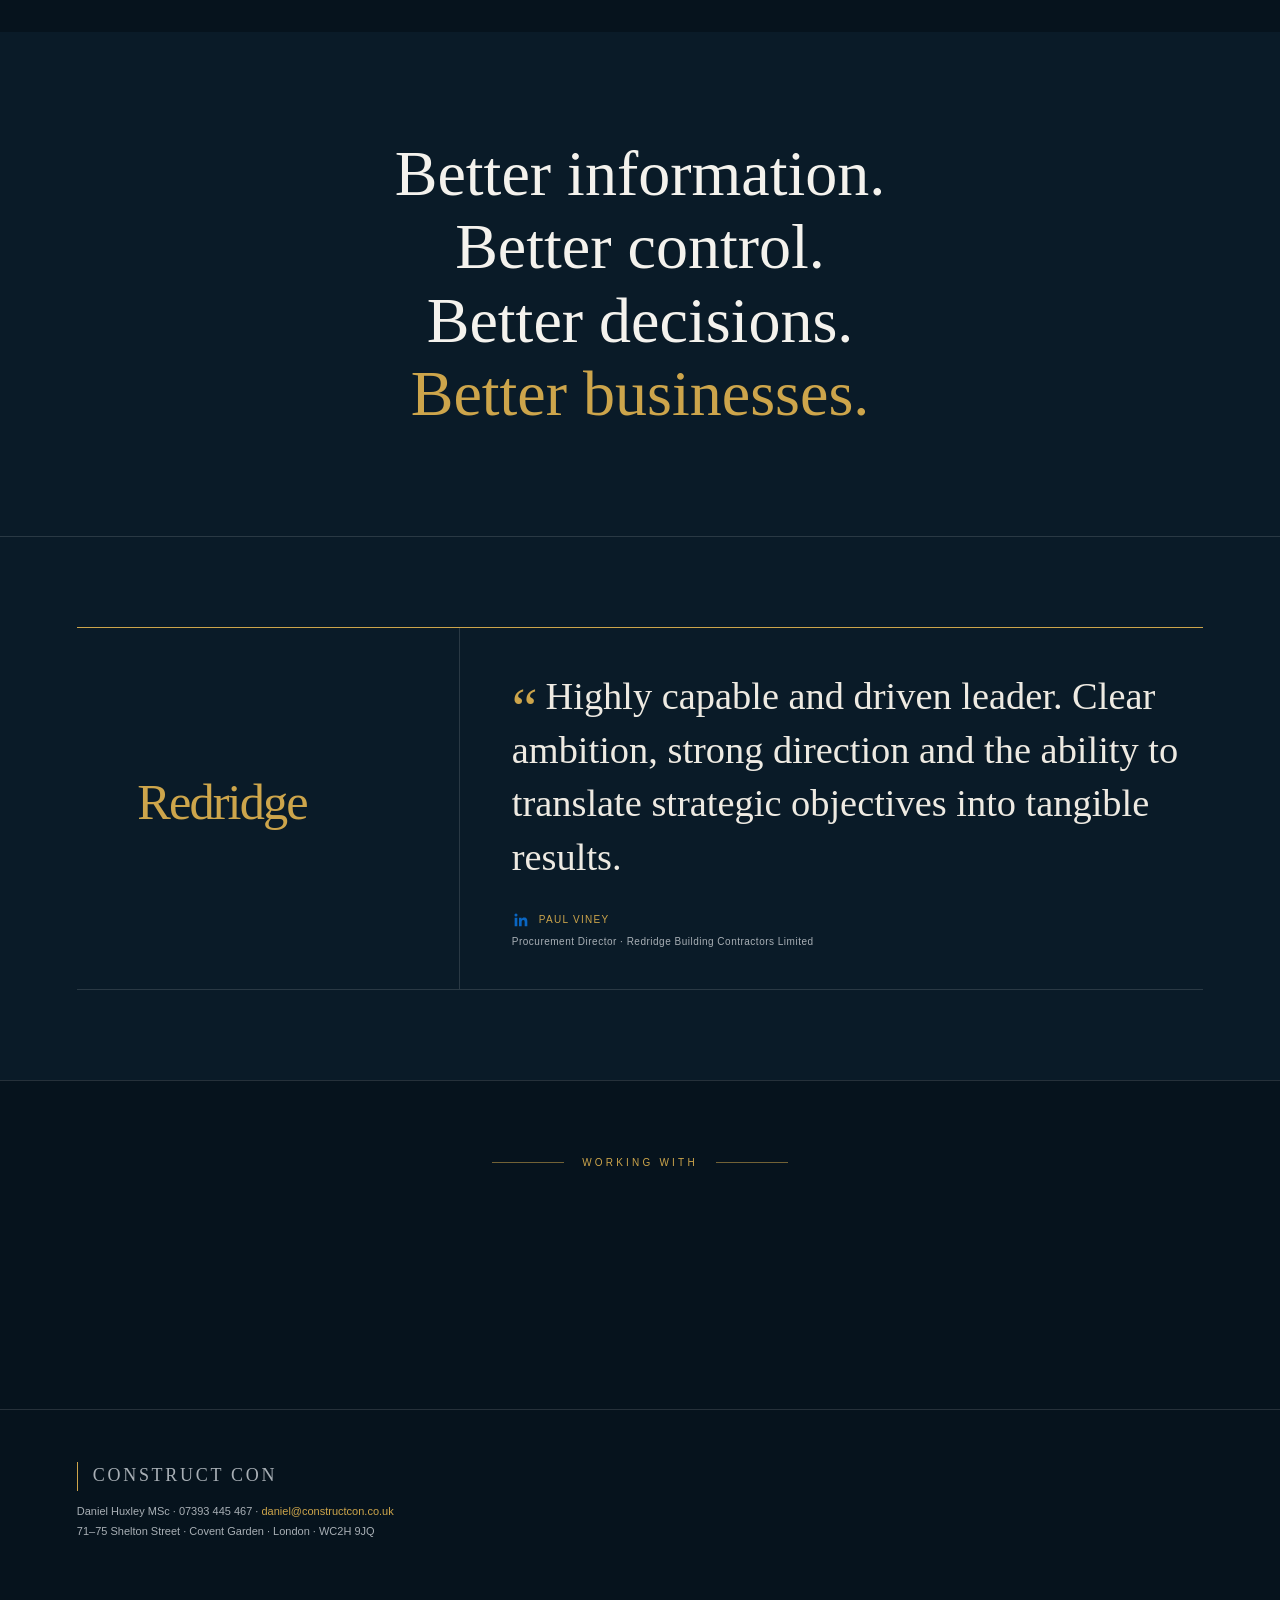
==== commit 69c0d7e7: "Refine opener transition with upward page reveal" ====
--- a/index.html
+++ b/index.html
@@ -1 +1 @@
-<!doctype html><html lang="en-GB"><head><meta charset="utf-8"><meta name="viewport" content="width=device-width,initial-scale=1"><title>Construction & Commercial Consultancy London | Construct Con</title><meta name="description" content="Construct Con helps construction businesses improve commercial performance, growth and operations through quantity surveying, commercial management, procurement and practical technology."><link rel="canonical" href="https://constructcon.co.uk/"><meta name="theme-color" content="#06131d"><style>:root{--n:#06131d;--n2:#0a1b28;--g:#cda54b;--w:#f4f2ed;--m:#a8afb5;--l:rgba(255,255,255,.13)}*{box-sizing:border-box}html{scroll-behavior:smooth}body{margin:0;background:var(--n);color:var(--w);font-family:Arial,sans-serif;-webkit-font-smoothing:antialiased}a{color:inherit;text-decoration:none}.intro{position:fixed;inset:0;z-index:999;background:#f5f4f0;color:#18242c;display:grid;place-items:center;overflow:hidden;pointer-events:none;animation:introOut 4.8s ease forwards}.gridbg{position:absolute;inset:-5%;background-image:linear-gradient(rgba(6,19,29,.11) 1px,transparent 1px),linear-gradient(90deg,rgba(6,19,29,.11) 1px,transparent 1px);background-size:42px 42px;opacity:0;animation:gridIn 1s ease .15s forwards}.wire{position:absolute;inset:8%;border:1px solid rgba(6,19,29,.28);opacity:0;animation:wireIn .8s ease .5s forwards}.wire:before,.wire:after{content:'';position:absolute;background:rgba(6,19,29,.24)}.wire:before{width:1px;top:-8vh;bottom:-8vh;left:50%}.wire:after{height:1px;left:-8vw;right:-8vw;top:50%}.wire i{position:absolute;border:1px solid rgba(6,19,29,.24)}.wire i:first-child{left:7%;top:12%;width:35%;height:62%}.wire i:last-child{right:7%;top:20%;width:39%;height:55%}.intro-mark{position:relative;z-index:2;text-align:center;opacity:0;transform:translateY(8px);animation:markIn .8s ease 1.15s forwards}.intro-mark .line{width:1px;height:54px;background:#b38d3d;margin:0 auto 20px}.intro-mark strong{font:400 clamp(27px,4vw,52px) Georgia,serif;letter-spacing:.17em}.intro-mark span{display:block;margin-top:13px;font-size:9px;letter-spacing:.34em;color:#8e7134}.wash{position:absolute;inset:0;background:var(--n);transform:translateY(101%);animation:washUp 1.15s cubic-bezier(.7,0,.2,1) 3.05s forwards}@keyframes gridIn{to{opacity:1}}@keyframes wireIn{to{opacity:1}}@keyframes markIn{to{opacity:1;transform:none}}@keyframes washUp{to{transform:translateY(0)}}@keyframes introOut{0%,88%{visibility:visible}99%{opacity:1}100%{opacity:0;visibility:hidden}}.wrap{width:min(1180px,88vw);margin:auto}header{height:90px;border-bottom:1px solid var(--l);display:flex;align-items:center}.nav{display:flex;justify-content:space-between;align-items:center}.brand{font:400 18px Georgia,serif;letter-spacing:.15em}.brand:before{content:'';display:inline-block;width:1px;height:29px;background:var(--g);margin-right:15px;vertical-align:middle}.links{display:flex;gap:27px;font-size:10px;letter-spacing:.14em}.hero{min-height:670px;display:grid;grid-template-columns:1.05fr .95fr}.hero-copy{padding:100px 7vw 80px max(6vw,calc((100vw - 1180px)/2));align-self:center}.ey{color:var(--g);font-size:10px;letter-spacing:.22em;margin-bottom:24px}.hero h1,.section h2{font-family:Georgia,serif;font-weight:400}.hero h1{font-size:clamp(48px,5.3vw,78px);line-height:.99;margin:0 0 27px;letter-spacing:-.02em}.lead{font:21px/1.5 Georgia,serif;margin:0 0 15px}.sub{color:var(--m);max-width:600px;line-height:1.75;font-size:14px}.btn{display:inline-block;margin-top:27px;border:1px solid var(--g);padding:14px 21px;color:var(--g);font-size:9px;letter-spacing:.16em}.portrait{position:relative;min-height:620px;overflow:hidden}.portrait img{position:absolute;inset:0;width:100%;height:100%;object-fit:cover;object-position:center 42%;filter:grayscale(100%) contrast(1.08) brightness(.72)}.portrait:after{content:'';position:absolute;inset:0;background:linear-gradient(90deg,var(--n),transparent 38%),linear-gradient(0deg,var(--n),transparent 42%);z-index:1}.portrait-id{position:absolute;left:42px;bottom:42px;z-index:2;border-left:1px solid var(--g);padding-left:16px}.portrait-id strong{display:block;font:400 19px Georgia,serif;letter-spacing:.05em;color:var(--w)}.portrait-id span{display:block;margin-top:7px;color:var(--g);font-size:9px;letter-spacing:.2em;text-transform:uppercase}.section{padding:95px 0;border-top:1px solid var(--l)}.split{display:grid;grid-template-columns:1fr 1fr;gap:80px}.section h2{font-size:clamp(38px,4vw,60px);line-height:1.05;margin:0}.gold{color:var(--g)}.copy{color:#c0c5c8;font-size:16px;line-height:1.8}.services{display:grid;grid-template-columns:repeat(4,1fr);margin-top:50px;border-top:1px solid var(--l);border-bottom:1px solid var(--l)}.service{padding:30px;border-left:1px solid var(--l)}.service:first-child{border-left:0}.num{color:var(--g);font:28px Georgia,serif}.service h3{font:400 22px Georgia,serif}.service p{color:#aeb5ba;line-height:1.7;font-size:13px}.statement{text-align:center;padding:105px 20px;background:var(--n2)}.statement div{font:clamp(36px,5vw,68px)/1.15 Georgia,serif}.testimonial{padding:90px 0;background:var(--n2);border-top:1px solid var(--l)}.test-grid{display:grid;grid-template-columns:34% 66%;border-top:1px solid var(--g);border-bottom:1px solid var(--l);align-items:stretch}.test-brand{padding:38px 45px 38px 0;border-right:1px solid var(--l);display:flex;align-items:center}.test-brand img{display:block;width:min(290px,100%);height:auto}.test-quote{padding:42px 0 42px 52px}.test-quote blockquote{font:400 clamp(25px,3vw,39px)/1.4 Georgia,serif;margin:0;color:#eeeae2}.test-quote blockquote:before{content:'“';color:var(--g);font-size:58px;line-height:0;vertical-align:-18px;margin-right:8px}.who{margin-top:26px;color:var(--g);font-size:10px;letter-spacing:.13em}.who-line{display:flex;align-items:center;gap:9px}.linkedin{width:18px;height:18px;fill:#0A66C2;flex:0 0 auto}.who span{display:block;color:var(--m);letter-spacing:.05em;margin-top:7px}.partners{padding:76px 0 82px;border-top:1px solid var(--l);overflow:hidden}.partners-title{display:flex;align-items:center;gap:18px;justify-content:center;color:var(--g);font-size:10px;letter-spacing:.32em;margin-bottom:44px}.partners-title:before,.partners-title:after{content:"";height:1px;width:72px;background:var(--g);opacity:.55}.logo-stage{height:115px;position:relative;width:min(900px,88vw);margin:auto}.partner-logo{position:absolute;inset:0;display:flex;align-items:center;justify-content:center;color:var(--g);opacity:0;animation:logoCycle 28s ease-in-out infinite;pointer-events:none}.partner-logo:nth-child(2){animation-delay:4s}.partner-logo:nth-child(3){animation-delay:8s}.partner-logo:nth-child(4){animation-delay:12s}.partner-logo:nth-child(5){animation-delay:16s}.partner-logo:nth-child(6){animation-delay:20s}.partner-logo:nth-child(7){animation-delay:24s}@keyframes logoCycle{0%{opacity:0;transform:translateY(8px)}4%,12%{opacity:1;transform:translateY(0)}16%,100%{opacity:0;transform:translateY(-8px)}}.logo-word{color:var(--g);font:400 clamp(34px,5vw,62px)/.95 Georgia,serif;text-align:center}.logo-word small{display:block;font:11px Arial,sans-serif;letter-spacing:.35em;margin-top:12px}.buckland{font-size:clamp(40px,6vw,72px)}.buckland i{display:inline-block;width:.62em;height:.62em;margin-left:.14em;background:var(--g);clip-path:polygon(0 0,58% 0,100% 50%,58% 100%,0 100%,32% 50%)}.tully-mark .logo-word{font-size:clamp(28px,4.5vw,52px);letter-spacing:.04em}.costcap{letter-spacing:.16em}.humo{font-family:Arial,sans-serif;font-weight:300;letter-spacing:.25em}.sale{font-size:clamp(48px,6vw,72px)}.sale small{font-family:Georgia,serif;letter-spacing:0;font-size:.42em;margin-top:3px}.citystone{font-size:clamp(31px,4.8vw,56px);letter-spacing:.13em}.citystone small{font-family:Georgia,serif;letter-spacing:.42em}.exec{font-size:clamp(28px,4.3vw,50px);letter-spacing:.1em}.exec .tf{display:block;font-size:1.3em;font-style:italic;margin-bottom:8px}.footer{padding:52px 0;border-top:1px solid var(--l);color:var(--m);font-size:11px;line-height:1.8}.wa{position:fixed;right:22px;bottom:22px;width:58px;height:58px;border-radius:50%;background:#25D366;display:grid;place-items:center;z-index:30;box-shadow:0 7px 24px rgba(0,0,0,.3);transition:.2s}.wa:hover{transform:translateY(-2px) scale(1.03)}.wa svg{width:31px;height:31px;fill:#fff}@media(max-width:800px){header{height:74px}.links{gap:14px;font-size:8px}.links a:nth-child(2){display:none}.hero{grid-template-columns:1fr}.hero-copy{padding:70px 7vw 55px}.portrait{min-height:500px}.portrait-id{left:7vw;bottom:30px}.split{grid-template-columns:1fr;gap:28px}.services{grid-template-columns:1fr 1fr}.service:nth-child(odd){border-left:0}.test-grid{grid-template-columns:1fr}.test-brand{border-right:0;border-bottom:1px solid var(--l);padding:30px 0}.test-brand img{width:230px}.test-quote{padding:34px 0}.section{padding:68px 0}.logo-stage{height:100px}.wa{width:54px;height:54px;right:16px;bottom:16px}.wire{inset:5%}}@media(prefers-reduced-motion:reduce){.intro{display:none}.partner-logo{animation:none}.partner-logo:first-child{opacity:1}}</style></head><body><div class="intro" aria-hidden="true"><div class="gridbg"></div><div class="wire"><i></i><i></i></div><div class="intro-mark"><div class="line"></div><strong>CONSTRUCT CON</strong><span>BUILDING BETTER BUSINESSES</span></div><div class="wash"></div></div><header><div class="wrap nav"><a class="brand" href="#home">CONSTRUCT CON</a><nav class="links"><a href="#home">HOME</a><a href="#approach">APPROACH</a><a href="#services">SERVICES</a><a href="#contact">CONTACT</a></nav></div></header><main id="home"><section class="hero"><div class="hero-copy"><div class="ey">CONSTRUCTION BUSINESSES. REAL PROGRESS.</div><h1>Building better construction businesses.</h1><p class="lead">Commercial. Growth. Operations. Technology.</p><p class="sub">Construction consultancy for contractors and growing construction businesses. Commercial management, quantity surveying, procurement, operational improvement and growth support across London and the UK.</p><a class="btn" href="#contact">GET IN TOUCH</a></div><div class="portrait"><img src="file_00000000dccc8246b3c8aee8ea99c824.png" alt="Daniel Huxley MSc, founder of Construct Con"><div class="portrait-id"><strong>Daniel Huxley MSc</strong><span>Founder · Construct Con</span></div></div></section><section class="section" id="approach"><div class="wrap split"><h2>We own the<br><span class="gold">difficult middle.</span></h2><div class="copy">The space between a boardroom idea and business as usual. Where a strategy needs developing, testing, structuring and delivering — then integrating into the business so it actually works.</div></div></section><section class="section" id="services"><div class="wrap"><div class="ey">WHAT WE DO</div><h2>Construction consultancy that gets into the detail.</h2><div class="services"><div class="service"><div class="num">01</div><h3>Growth</h3><p>Opportunity intelligence, business development, frameworks, pipeline management and growth strategy.</p></div><div class="service"><div class="num">02</div><h3>Commercial</h3><p>Commercial management, quantity surveying, CVR, procurement, change control, valuations and final account.</p></div><div class="service"><div class="num">03</div><h3>Operations</h3><p>Structure, accountability, delivery controls, management information and operational improvement.</p></div><div class="service"><div class="num">04</div><h3>Technology</h3><p>AI integration, automated research, commercial systems, dashboards and bespoke workflows.</p></div></div></div></section><section class="statement"><div>Better information.<br>Better control.<br>Better decisions.<br><span class="gold">Better businesses.</span></div></section><section class="testimonial"><div class="wrap"><div class="test-grid"><div class="test-brand"><img src="/assets/redridge-gold.svg" alt="Redridge"></div><div class="test-quote"><blockquote>Highly capable and driven leader. Clear ambition, strong direction and the ability to translate strategic objectives into tangible results.</blockquote><div class="who"><div class="who-line"><svg class="linkedin" viewBox="0 0 24 24" aria-label="LinkedIn"><path d="M20.45 20.45h-3.56v-5.57c0-1.33-.03-3.04-1.85-3.04-1.85 0-2.14 1.45-2.14 2.94v5.67H9.34V8.98h3.42v1.57h.05c.48-.9 1.64-1.85 3.37-1.85 3.6 0 4.27 2.37 4.27 5.46v6.29zM5.32 7.41a2.06 2.06 0 1 1 0-4.12 2.06 2.06 0 0 1 0 4.12zM7.1 20.45H3.54V8.98H7.1v11.47z"/></svg>PAUL VINEY</div><span>Procurement Director · Redridge Building Contractors Limited</span></div></div></div></div></section><section class="partners"><div class="partners-title">WORKING WITH</div><div class="logo-stage"><div class="partner-logo"><div class="logo-word buckland">Buckland<i></i></div></div><div class="partner-logo"><div class="tully-mark"><div class="logo-word">TULLY &amp; SMITHS<small>PROPERTY GROUP</small></div></div></div><div class="partner-logo"><div class="logo-word costcap">COST C CAP</div></div><div class="partner-logo"><div class="logo-word humo">HUMO</div></div><div class="partner-logo"><div class="logo-word sale">Sale<small>Group</small></div></div><div class="partner-logo"><div class="logo-word citystone">CITY STONE<small>LONDON</small></div></div><div class="partner-logo"><div class="logo-word exec"><span class="tf">TF</span>THE EXECUTIVE FORUM<small>INVITATION ONLY</small></div></div></div></section></main><footer class="footer" id="contact"><div class="wrap"><a class="brand" href="#home">CONSTRUCT CON</a><p>Daniel Huxley MSc · 07393 445 467 · <a href="mailto:daniel@constructcon.co.uk" style="color:var(--g)">daniel@constructcon.co.uk</a><br>71–75 Shelton Street · Covent Garden · London · WC2H 9JQ</p></div></footer><a class="wa" href="https://wa.me/447393445467" aria-label="Chat with Construct Con on WhatsApp"><svg viewBox="0 0 32 32" aria-hidden="true"><path d="M19.11 17.21c-.27-.14-1.6-.79-1.85-.88-.25-.09-.43-.14-.61.14-.18.27-.7.88-.86 1.06-.16.18-.32.2-.59.07-.27-.14-1.15-.42-2.19-1.35-.81-.72-1.36-1.61-1.52-1.88-.16-.27-.02-.42.12-.55.12-.12.27-.32.41-.48.14-.16.18-.27.27-.45.09-.18.05-.34-.02-.48-.07-.14-.61-1.47-.84-2.01-.22-.53-.45-.46-.61-.47h-.52c-.18 0-.48.07-.72.34-.25.27-.95.93-.95 2.26 0 1.33.97 2.62 1.11 2.8.14.18 1.91 2.91 4.62 4.08.65.28 1.15.45 1.54.57.65.21 1.24.18 1.71.11.52-.08 1.6-.65 1.83-1.29.23-.63.23-1.17.16-1.29-.07-.11-.25-.18-.52-.32zM16.03 4.8c-6.18 0-11.2 5.02-11.2 11.2 0 1.98.52 3.84 1.42 5.45L4.74 27l5.69-1.49A11.14 11.14 0 0016.03 27.2c6.18 0 11.2-5.02 11.2-11.2s-5.02-11.2-11.2-11.2zm0 20.51c-1.74 0-3.44-.47-4.92-1.35l-.35-.21-3.38.89.9-3.29-.23-.34A9.25 9.25 0 016.12 16c0-5.47 4.45-9.92 9.92-9.92s9.92 4.45 9.92 9.92-4.46 9.31-9.93 9.31z"/></svg></a></body></html>+<!doctype html><html lang="en-GB"><head><meta charset="utf-8"><meta name="viewport" content="width=device-width,initial-scale=1"><title>Construction & Commercial Consultancy London | Construct Con</title><meta name="description" content="Construct Con helps construction businesses improve commercial performance, growth and operations through quantity surveying, commercial management, procurement and practical technology."><link rel="canonical" href="https://constructcon.co.uk/"><meta name="theme-color" content="#06131d"><style>:root{--n:#06131d;--n2:#0a1b28;--g:#cda54b;--w:#f4f2ed;--m:#a8afb5;--l:rgba(255,255,255,.13)}*{box-sizing:border-box}html{scroll-behavior:smooth}body{margin:0;background:var(--n);color:var(--w);font-family:Arial,sans-serif;-webkit-font-smoothing:antialiased}a{color:inherit;text-decoration:none}.intro{position:fixed;inset:0;z-index:999;background:#f5f4f0;color:#18242c;display:grid;place-items:center;overflow:hidden;pointer-events:none;animation:introOut 5s cubic-bezier(.4,0,.2,1) forwards}.gridbg{position:absolute;inset:-5%;background-image:linear-gradient(rgba(6,19,29,.11) 1px,transparent 1px),linear-gradient(90deg,rgba(6,19,29,.11) 1px,transparent 1px);background-size:42px 42px;opacity:0;animation:gridIn 1s ease .15s forwards}.wire{position:absolute;inset:8%;border:1px solid rgba(6,19,29,.28);opacity:0;animation:wireIn .8s ease .5s forwards}.wire:before,.wire:after{content:'';position:absolute;background:rgba(6,19,29,.24)}.wire:before{width:1px;top:-8vh;bottom:-8vh;left:50%}.wire:after{height:1px;left:-8vw;right:-8vw;top:50%}.wire i{position:absolute;border:1px solid rgba(6,19,29,.24)}.wire i:first-child{left:7%;top:12%;width:35%;height:62%}.wire i:last-child{right:7%;top:20%;width:39%;height:55%}.intro-mark{position:relative;z-index:2;text-align:center;opacity:0;transform:translateY(8px);animation:markIn .8s ease 1.15s forwards}.intro-mark .line{width:1px;height:54px;background:#b38d3d;margin:0 auto 20px}.intro-mark strong{font:400 clamp(27px,4vw,52px) Georgia,serif;letter-spacing:.17em}.intro-mark span{display:block;margin-top:13px;font-size:9px;letter-spacing:.34em;color:#8e7134}.wash{position:absolute;inset:0;background:var(--n);transform:translateY(101%);animation:washUp 1.15s cubic-bezier(.7,0,.2,1) 3.05s forwards}@keyframes gridIn{to{opacity:1}}@keyframes wireIn{to{opacity:1}}@keyframes markIn{to{opacity:1;transform:none}}@keyframes washUp{to{transform:translateY(0)}}@keyframes introOut{0%,82%{visibility:visible;opacity:1}99%{opacity:0;visibility:visible}100%{opacity:0;visibility:hidden}}header,main,footer,.wa{animation:pageRise 1s cubic-bezier(.22,.8,.24,1) 4.02s both}@keyframes pageRise{0%{opacity:0;transform:translateY(52px)}100%{opacity:1;transform:translateY(0)}}.wrap{width:min(1180px,88vw);margin:auto}header{height:90px;border-bottom:1px solid var(--l);display:flex;align-items:center}.nav{display:flex;justify-content:space-between;align-items:center}.brand{font:400 18px Georgia,serif;letter-spacing:.15em}.brand:before{content:'';display:inline-block;width:1px;height:29px;background:var(--g);margin-right:15px;vertical-align:middle}.links{display:flex;gap:27px;font-size:10px;letter-spacing:.14em}.hero{min-height:670px;display:grid;grid-template-columns:1.05fr .95fr}.hero-copy{padding:100px 7vw 80px max(6vw,calc((100vw - 1180px)/2));align-self:center}.ey{color:var(--g);font-size:10px;letter-spacing:.22em;margin-bottom:24px}.hero h1,.section h2{font-family:Georgia,serif;font-weight:400}.hero h1{font-size:clamp(48px,5.3vw,78px);line-height:.99;margin:0 0 27px;letter-spacing:-.02em}.lead{font:21px/1.5 Georgia,serif;margin:0 0 15px}.sub{color:var(--m);max-width:600px;line-height:1.75;font-size:14px}.btn{display:inline-block;margin-top:27px;border:1px solid var(--g);padding:14px 21px;color:var(--g);font-size:9px;letter-spacing:.16em}.portrait{position:relative;min-height:620px;overflow:hidden}.portrait img{position:absolute;inset:0;width:100%;height:100%;object-fit:cover;object-position:center 42%;filter:grayscale(100%) contrast(1.08) brightness(.72)}.portrait:after{content:'';position:absolute;inset:0;background:linear-gradient(90deg,var(--n),transparent 38%),linear-gradient(0deg,var(--n),transparent 42%);z-index:1}.portrait-id{position:absolute;left:42px;bottom:42px;z-index:2;border-left:1px solid var(--g);padding-left:16px}.portrait-id strong{display:block;font:400 19px Georgia,serif;letter-spacing:.05em;color:var(--w)}.portrait-id span{display:block;margin-top:7px;color:var(--g);font-size:9px;letter-spacing:.2em;text-transform:uppercase}.section{padding:95px 0;border-top:1px solid var(--l)}.split{display:grid;grid-template-columns:1fr 1fr;gap:80px}.section h2{font-size:clamp(38px,4vw,60px);line-height:1.05;margin:0}.gold{color:var(--g)}.copy{color:#c0c5c8;font-size:16px;line-height:1.8}.services{display:grid;grid-template-columns:repeat(4,1fr);margin-top:50px;border-top:1px solid var(--l);border-bottom:1px solid var(--l)}.service{padding:30px;border-left:1px solid var(--l)}.service:first-child{border-left:0}.num{color:var(--g);font:28px Georgia,serif}.service h3{font:400 22px Georgia,serif}.service p{color:#aeb5ba;line-height:1.7;font-size:13px}.statement{text-align:center;padding:105px 20px;background:var(--n2)}.statement div{font:clamp(36px,5vw,68px)/1.15 Georgia,serif}.testimonial{padding:90px 0;background:var(--n2);border-top:1px solid var(--l)}.test-grid{display:grid;grid-template-columns:34% 66%;border-top:1px solid var(--g);border-bottom:1px solid var(--l);align-items:stretch}.test-brand{padding:38px 45px 38px 0;border-right:1px solid var(--l);display:flex;align-items:center}.test-brand img{display:block;width:min(290px,100%);height:auto}.test-quote{padding:42px 0 42px 52px}.test-quote blockquote{font:400 clamp(25px,3vw,39px)/1.4 Georgia,serif;margin:0;color:#eeeae2}.test-quote blockquote:before{content:'“';color:var(--g);font-size:58px;line-height:0;vertical-align:-18px;margin-right:8px}.who{margin-top:26px;color:var(--g);font-size:10px;letter-spacing:.13em}.who-line{display:flex;align-items:center;gap:9px}.linkedin{width:18px;height:18px;fill:#0A66C2;flex:0 0 auto}.who span{display:block;color:var(--m);letter-spacing:.05em;margin-top:7px}.partners{padding:76px 0 82px;border-top:1px solid var(--l);overflow:hidden}.partners-title{display:flex;align-items:center;gap:18px;justify-content:center;color:var(--g);font-size:10px;letter-spacing:.32em;margin-bottom:44px}.partners-title:before,.partners-title:after{content:"";height:1px;width:72px;background:var(--g);opacity:.55}.logo-stage{height:115px;position:relative;width:min(900px,88vw);margin:auto}.partner-logo{position:absolute;inset:0;display:flex;align-items:center;justify-content:center;color:var(--g);opacity:0;animation:logoCycle 28s ease-in-out infinite;pointer-events:none}.partner-logo:nth-child(2){animation-delay:4s}.partner-logo:nth-child(3){animation-delay:8s}.partner-logo:nth-child(4){animation-delay:12s}.partner-logo:nth-child(5){animation-delay:16s}.partner-logo:nth-child(6){animation-delay:20s}.partner-logo:nth-child(7){animation-delay:24s}@keyframes logoCycle{0%{opacity:0;transform:translateY(8px)}4%,12%{opacity:1;transform:translateY(0)}16%,100%{opacity:0;transform:translateY(-8px)}}.logo-word{color:var(--g);font:400 clamp(34px,5vw,62px)/.95 Georgia,serif;text-align:center}.logo-word small{display:block;font:11px Arial,sans-serif;letter-spacing:.35em;margin-top:12px}.buckland{font-size:clamp(40px,6vw,72px)}.buckland i{display:inline-block;width:.62em;height:.62em;margin-left:.14em;background:var(--g);clip-path:polygon(0 0,58% 0,100% 50%,58% 100%,0 100%,32% 50%)}.tully-mark .logo-word{font-size:clamp(28px,4.5vw,52px);letter-spacing:.04em}.costcap{letter-spacing:.16em}.humo{font-family:Arial,sans-serif;font-weight:300;letter-spacing:.25em}.sale{font-size:clamp(48px,6vw,72px)}.sale small{font-family:Georgia,serif;letter-spacing:0;font-size:.42em;margin-top:3px}.citystone{font-size:clamp(31px,4.8vw,56px);letter-spacing:.13em}.citystone small{font-family:Georgia,serif;letter-spacing:.42em}.exec{font-size:clamp(28px,4.3vw,50px);letter-spacing:.1em}.exec .tf{display:block;font-size:1.3em;font-style:italic;margin-bottom:8px}.footer{padding:52px 0;border-top:1px solid var(--l);color:var(--m);font-size:11px;line-height:1.8}.wa{position:fixed;right:22px;bottom:22px;width:58px;height:58px;border-radius:50%;background:#25D366;display:grid;place-items:center;z-index:30;box-shadow:0 7px 24px rgba(0,0,0,.3);transition:.2s}.wa:hover{transform:translateY(-2px) scale(1.03)}.wa svg{width:31px;height:31px;fill:#fff}@media(max-width:800px){header{height:74px}.links{gap:14px;font-size:8px}.links a:nth-child(2){display:none}.hero{grid-template-columns:1fr}.hero-copy{padding:70px 7vw 55px}.portrait{min-height:500px}.portrait-id{left:7vw;bottom:30px}.split{grid-template-columns:1fr;gap:28px}.services{grid-template-columns:1fr 1fr}.service:nth-child(odd){border-left:0}.test-grid{grid-template-columns:1fr}.test-brand{border-right:0;border-bottom:1px solid var(--l);padding:30px 0}.test-brand img{width:230px}.test-quote{padding:34px 0}.section{padding:68px 0}.logo-stage{height:100px}.wa{width:54px;height:54px;right:16px;bottom:16px}.wire{inset:5%}}@media(prefers-reduced-motion:reduce){.intro{display:none}header,main,footer,.wa{animation:none}.partner-logo{animation:none}.partner-logo:first-child{opacity:1}}</style></head><body><div class="intro" aria-hidden="true"><div class="gridbg"></div><div class="wire"><i></i><i></i></div><div class="intro-mark"><div class="line"></div><strong>CONSTRUCT CON</strong><span>BUILDING BETTER BUSINESSES</span></div><div class="wash"></div></div><header><div class="wrap nav"><a class="brand" href="#home">CONSTRUCT CON</a><nav class="links"><a href="#home">HOME</a><a href="#approach">APPROACH</a><a href="#services">SERVICES</a><a href="#contact">CONTACT</a></nav></div></header><main id="home"><section class="hero"><div class="hero-copy"><div class="ey">CONSTRUCTION BUSINESSES. REAL PROGRESS.</div><h1>Building better construction businesses.</h1><p class="lead">Commercial. Growth. Operations. Technology.</p><p class="sub">Construction consultancy for contractors and growing construction businesses. Commercial management, quantity surveying, procurement, operational improvement and growth support across London and the UK.</p><a class="btn" href="#contact">GET IN TOUCH</a></div><div class="portrait"><img src="file_00000000dccc8246b3c8aee8ea99c824.png" alt="Daniel Huxley MSc, founder of Construct Con"><div class="portrait-id"><strong>Daniel Huxley MSc</strong><span>Founder · Construct Con</span></div></div></section><section class="section" id="approach"><div class="wrap split"><h2>We own the<br><span class="gold">difficult middle.</span></h2><div class="copy">The space between a boardroom idea and business as usual. Where a strategy needs developing, testing, structuring and delivering — then integrating into the business so it actually works.</div></div></section><section class="section" id="services"><div class="wrap"><div class="ey">WHAT WE DO</div><h2>Construction consultancy that gets into the detail.</h2><div class="services"><div class="service"><div class="num">01</div><h3>Growth</h3><p>Opportunity intelligence, business development, frameworks, pipeline management and growth strategy.</p></div><div class="service"><div class="num">02</div><h3>Commercial</h3><p>Commercial management, quantity surveying, CVR, procurement, change control, valuations and final account.</p></div><div class="service"><div class="num">03</div><h3>Operations</h3><p>Structure, accountability, delivery controls, management information and operational improvement.</p></div><div class="service"><div class="num">04</div><h3>Technology</h3><p>AI integration, automated research, commercial systems, dashboards and bespoke workflows.</p></div></div></div></section><section class="statement"><div>Better information.<br>Better control.<br>Better decisions.<br><span class="gold">Better businesses.</span></div></section><section class="testimonial"><div class="wrap"><div class="test-grid"><div class="test-brand"><img src="/assets/redridge-gold.svg" alt="Redridge"></div><div class="test-quote"><blockquote>Highly capable and driven leader. Clear ambition, strong direction and the ability to translate strategic objectives into tangible results.</blockquote><div class="who"><div class="who-line"><svg class="linkedin" viewBox="0 0 24 24" aria-label="LinkedIn"><path d="M20.45 20.45h-3.56v-5.57c0-1.33-.03-3.04-1.85-3.04-1.85 0-2.14 1.45-2.14 2.94v5.67H9.34V8.98h3.42v1.57h.05c.48-.9 1.64-1.85 3.37-1.85 3.6 0 4.27 2.37 4.27 5.46v6.29zM5.32 7.41a2.06 2.06 0 1 1 0-4.12 2.06 2.06 0 0 1 0 4.12zM7.1 20.45H3.54V8.98H7.1v11.47z"/></svg>PAUL VINEY</div><span>Procurement Director · Redridge Building Contractors Limited</span></div></div></div></div></section><section class="partners"><div class="partners-title">WORKING WITH</div><div class="logo-stage"><div class="partner-logo"><div class="logo-word buckland">Buckland<i></i></div></div><div class="partner-logo"><div class="tully-mark"><div class="logo-word">TULLY &amp; SMITHS<small>PROPERTY GROUP</small></div></div></div><div class="partner-logo"><div class="logo-word costcap">COST C CAP</div></div><div class="partner-logo"><div class="logo-word humo">HUMO</div></div><div class="partner-logo"><div class="logo-word sale">Sale<small>Group</small></div></div><div class="partner-logo"><div class="logo-word citystone">CITY STONE<small>LONDON</small></div></div><div class="partner-logo"><div class="logo-word exec"><span class="tf">TF</span>THE EXECUTIVE FORUM<small>INVITATION ONLY</small></div></div></div></section></main><footer class="footer" id="contact"><div class="wrap"><a class="brand" href="#home">CONSTRUCT CON</a><p>Daniel Huxley MSc · 07393 445 467 · <a href="mailto:daniel@constructcon.co.uk" style="color:var(--g)">daniel@constructcon.co.uk</a><br>71–75 Shelton Street · Covent Garden · London · WC2H 9JQ</p></div></footer><a class="wa" href="https://wa.me/447393445467" aria-label="Chat with Construct Con on WhatsApp"><svg viewBox="0 0 32 32" aria-hidden="true"><path d="M19.11 17.21c-.27-.14-1.6-.79-1.85-.88-.25-.09-.43-.14-.61.14-.18.27-.7.88-.86 1.06-.16.18-.32.2-.59.07-.27-.14-1.15-.42-2.19-1.35-.81-.72-1.36-1.61-1.52-1.88-.16-.27-.02-.42.12-.55.12-.12.27-.32.41-.48.14-.16.18-.27.27-.45.09-.18.05-.34-.02-.48-.07-.14-.61-1.47-.84-2.01-.22-.53-.45-.46-.61-.47h-.52c-.18 0-.48.07-.72.34-.25.27-.95.93-.95 2.26 0 1.33.97 2.62 1.11 2.8.14.18 1.91 2.91 4.62 4.08.65.28 1.15.45 1.54.57.65.21 1.24.18 1.71.11.52-.08 1.6-.65 1.83-1.29.23-.63.23-1.17.16-1.29-.07-.11-.25-.18-.52-.32zM16.03 4.8c-6.18 0-11.2 5.02-11.2 11.2 0 1.98.52 3.84 1.42 5.45L4.74 27l5.69-1.49A11.14 11.14 0 0016.03 27.2c6.18 0 11.2-5.02 11.2-11.2s-5.02-11.2-11.2-11.2zm0 20.51c-1.74 0-3.44-.47-4.92-1.35l-.35-.21-3.38.89.9-3.29-.23-.34A9.25 9.25 0 016.12 16c0-5.47 4.45-9.92 9.92-9.92s9.92 4.45 9.92 9.92-4.46 9.31-9.93 9.31z"/></svg></a></body></html>
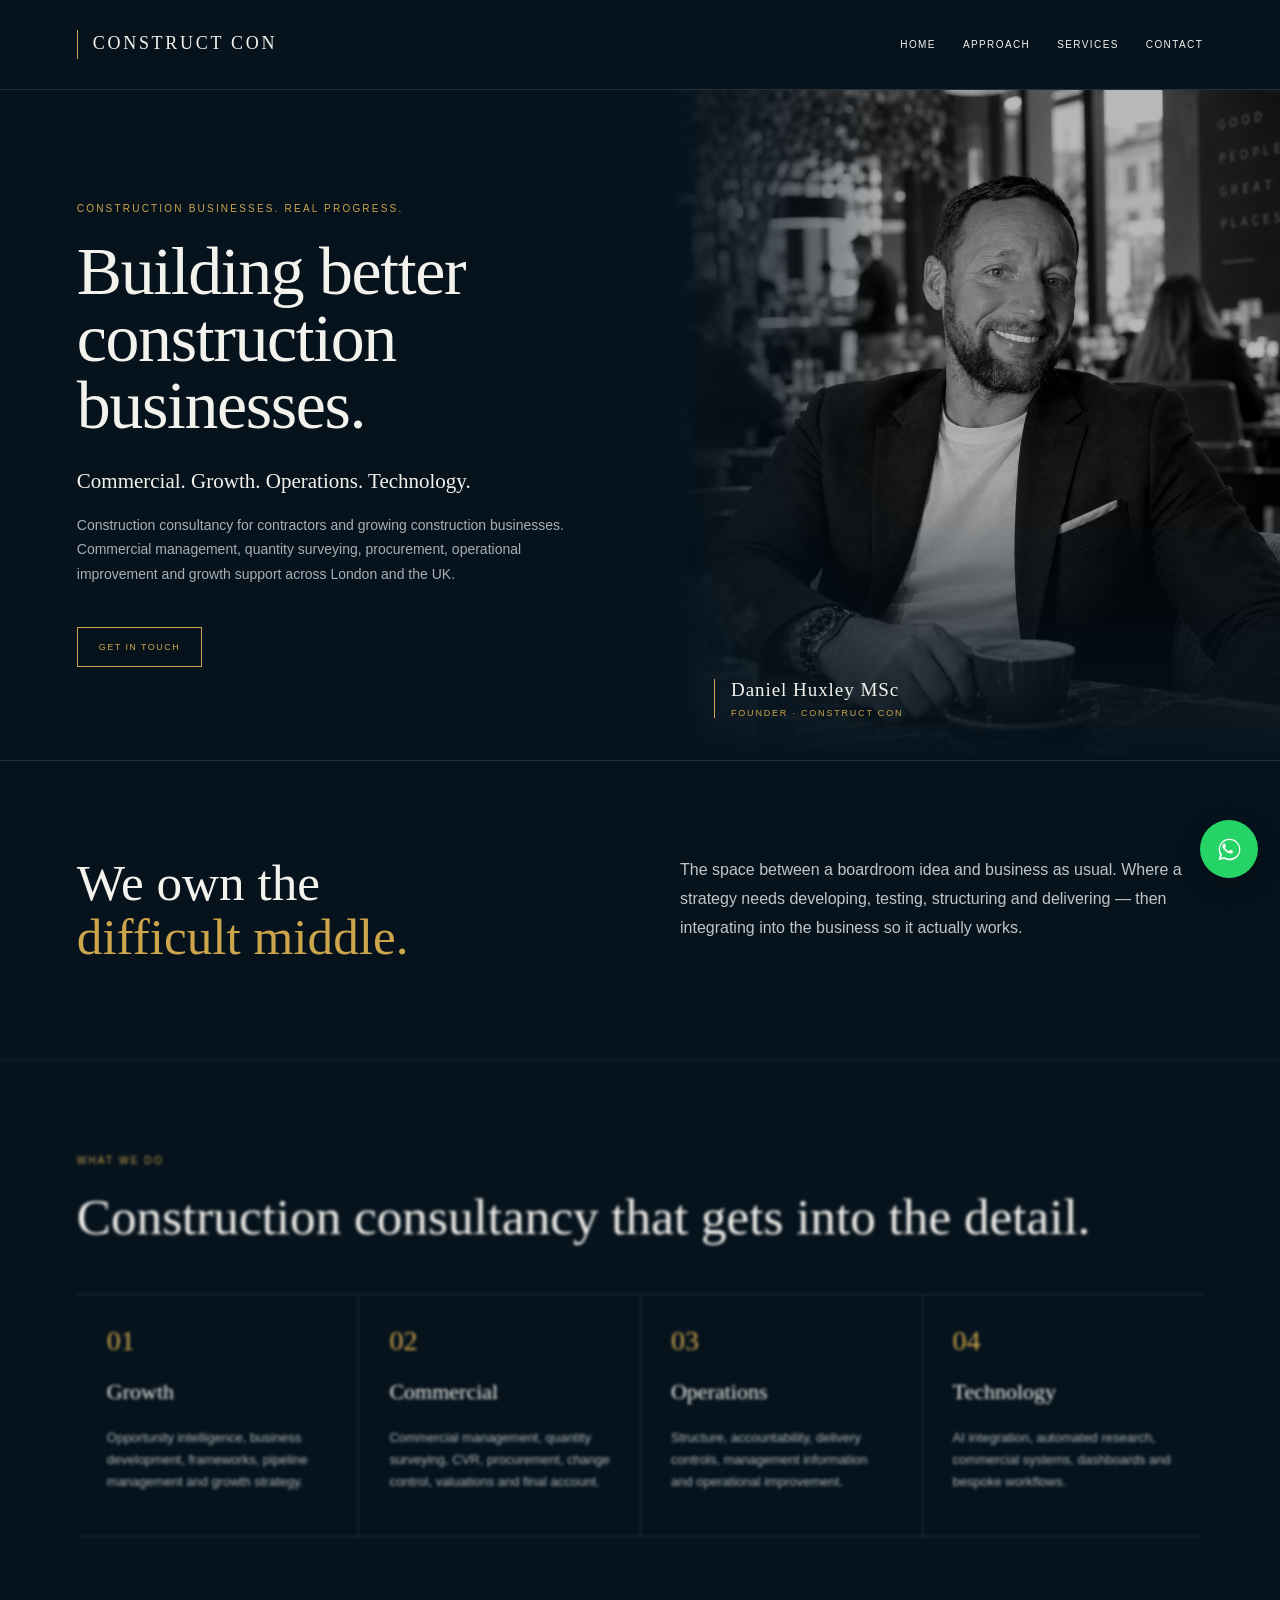
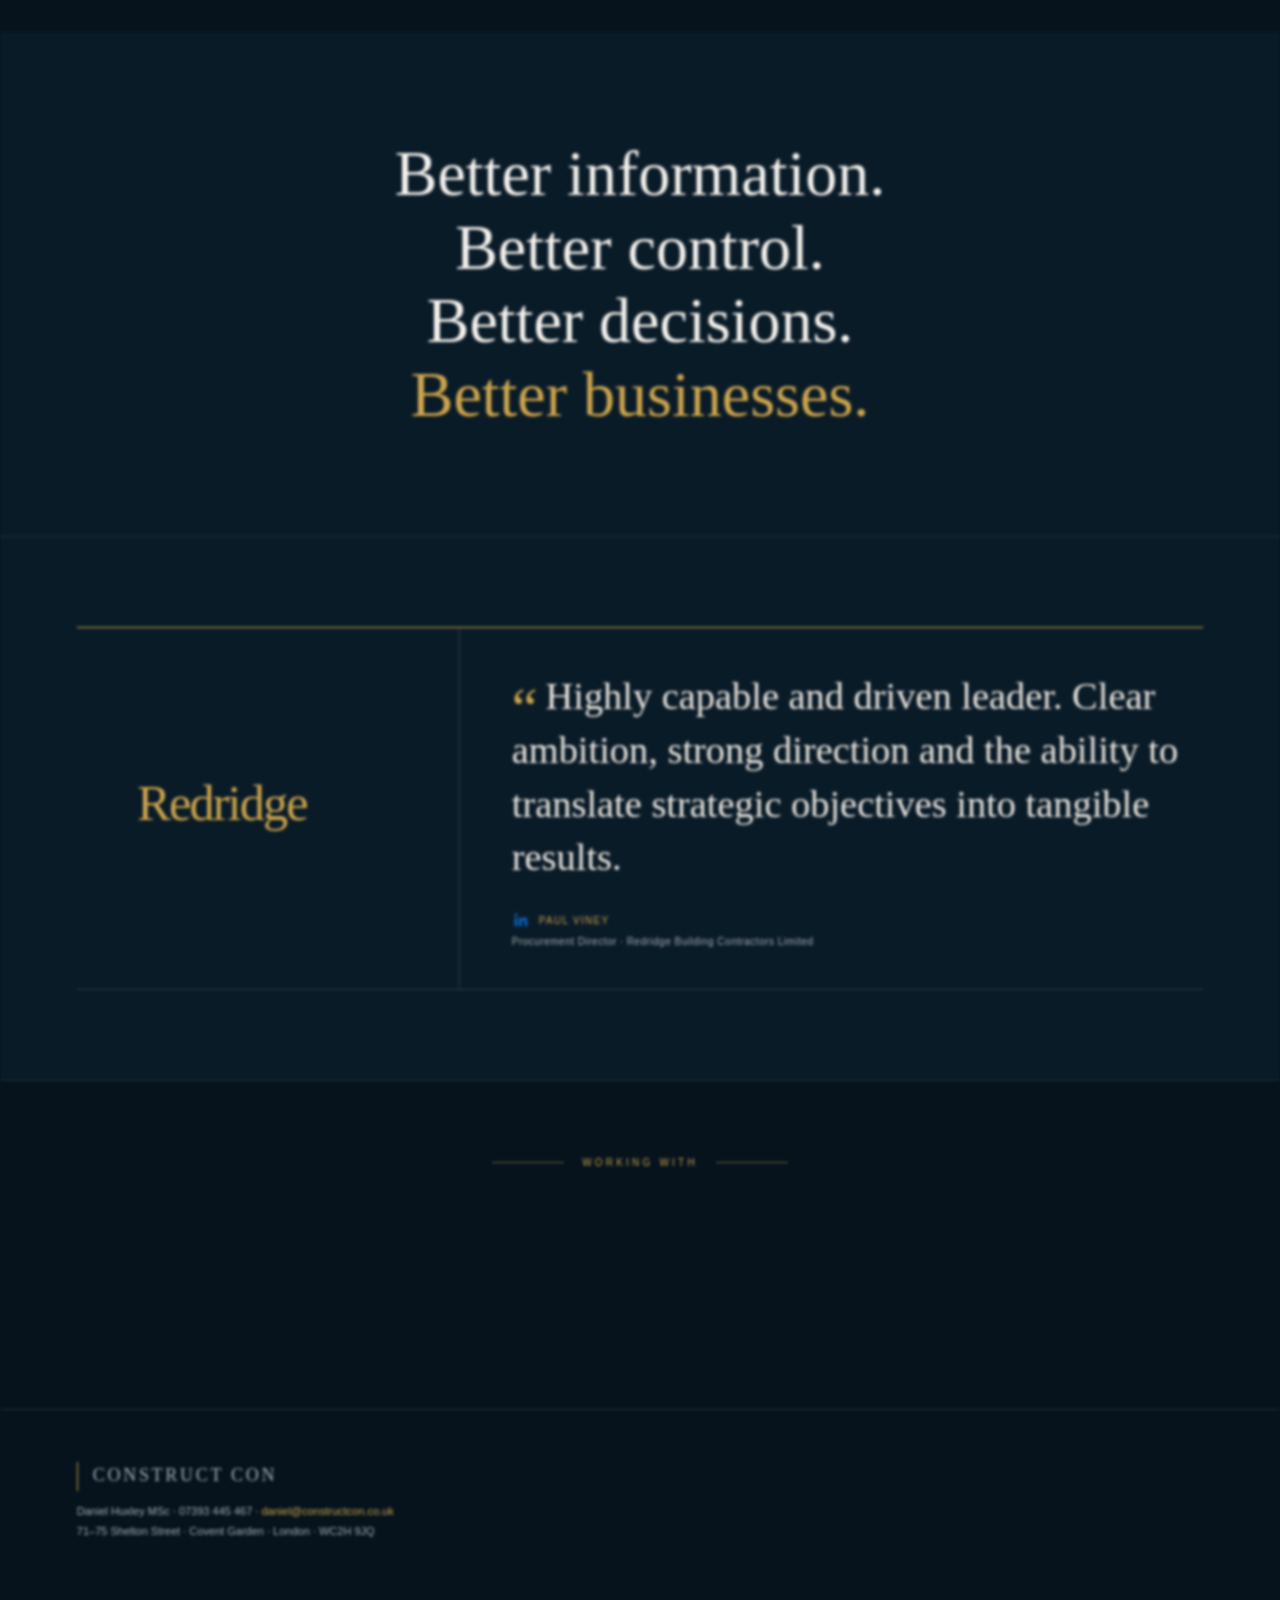
==== commit 5cb915dd: "Add subtle bidirectional scroll section transitions" ====
--- a/index.html
+++ b/index.html
@@ -1 +1 @@
-<!doctype html><html lang="en-GB"><head><meta charset="utf-8"><meta name="viewport" content="width=device-width,initial-scale=1"><title>Construction & Commercial Consultancy London | Construct Con</title><meta name="description" content="Construct Con helps construction businesses improve commercial performance, growth and operations through quantity surveying, commercial management, procurement and practical technology."><link rel="canonical" href="https://constructcon.co.uk/"><meta name="theme-color" content="#06131d"><style>:root{--n:#06131d;--n2:#0a1b28;--g:#cda54b;--w:#f4f2ed;--m:#a8afb5;--l:rgba(255,255,255,.13)}*{box-sizing:border-box}html{scroll-behavior:smooth}body{margin:0;background:var(--n);color:var(--w);font-family:Arial,sans-serif;-webkit-font-smoothing:antialiased}a{color:inherit;text-decoration:none}.intro{position:fixed;inset:0;z-index:999;background:#f5f4f0;color:#18242c;display:grid;place-items:center;overflow:hidden;pointer-events:none;animation:introOut 5s cubic-bezier(.4,0,.2,1) forwards}.gridbg{position:absolute;inset:-5%;background-image:linear-gradient(rgba(6,19,29,.11) 1px,transparent 1px),linear-gradient(90deg,rgba(6,19,29,.11) 1px,transparent 1px);background-size:42px 42px;opacity:0;animation:gridIn 1s ease .15s forwards}.wire{position:absolute;inset:8%;border:1px solid rgba(6,19,29,.28);opacity:0;animation:wireIn .8s ease .5s forwards}.wire:before,.wire:after{content:'';position:absolute;background:rgba(6,19,29,.24)}.wire:before{width:1px;top:-8vh;bottom:-8vh;left:50%}.wire:after{height:1px;left:-8vw;right:-8vw;top:50%}.wire i{position:absolute;border:1px solid rgba(6,19,29,.24)}.wire i:first-child{left:7%;top:12%;width:35%;height:62%}.wire i:last-child{right:7%;top:20%;width:39%;height:55%}.intro-mark{position:relative;z-index:2;text-align:center;opacity:0;transform:translateY(8px);animation:markIn .8s ease 1.15s forwards}.intro-mark .line{width:1px;height:54px;background:#b38d3d;margin:0 auto 20px}.intro-mark strong{font:400 clamp(27px,4vw,52px) Georgia,serif;letter-spacing:.17em}.intro-mark span{display:block;margin-top:13px;font-size:9px;letter-spacing:.34em;color:#8e7134}.wash{position:absolute;inset:0;background:var(--n);transform:translateY(101%);animation:washUp 1.15s cubic-bezier(.7,0,.2,1) 3.05s forwards}@keyframes gridIn{to{opacity:1}}@keyframes wireIn{to{opacity:1}}@keyframes markIn{to{opacity:1;transform:none}}@keyframes washUp{to{transform:translateY(0)}}@keyframes introOut{0%,82%{visibility:visible;opacity:1}99%{opacity:0;visibility:visible}100%{opacity:0;visibility:hidden}}header,main,footer,.wa{animation:pageRise 1s cubic-bezier(.22,.8,.24,1) 4.02s both}@keyframes pageRise{0%{opacity:0;transform:translateY(52px)}100%{opacity:1;transform:translateY(0)}}.wrap{width:min(1180px,88vw);margin:auto}header{height:90px;border-bottom:1px solid var(--l);display:flex;align-items:center}.nav{display:flex;justify-content:space-between;align-items:center}.brand{font:400 18px Georgia,serif;letter-spacing:.15em}.brand:before{content:'';display:inline-block;width:1px;height:29px;background:var(--g);margin-right:15px;vertical-align:middle}.links{display:flex;gap:27px;font-size:10px;letter-spacing:.14em}.hero{min-height:670px;display:grid;grid-template-columns:1.05fr .95fr}.hero-copy{padding:100px 7vw 80px max(6vw,calc((100vw - 1180px)/2));align-self:center}.ey{color:var(--g);font-size:10px;letter-spacing:.22em;margin-bottom:24px}.hero h1,.section h2{font-family:Georgia,serif;font-weight:400}.hero h1{font-size:clamp(48px,5.3vw,78px);line-height:.99;margin:0 0 27px;letter-spacing:-.02em}.lead{font:21px/1.5 Georgia,serif;margin:0 0 15px}.sub{color:var(--m);max-width:600px;line-height:1.75;font-size:14px}.btn{display:inline-block;margin-top:27px;border:1px solid var(--g);padding:14px 21px;color:var(--g);font-size:9px;letter-spacing:.16em}.portrait{position:relative;min-height:620px;overflow:hidden}.portrait img{position:absolute;inset:0;width:100%;height:100%;object-fit:cover;object-position:center 42%;filter:grayscale(100%) contrast(1.08) brightness(.72)}.portrait:after{content:'';position:absolute;inset:0;background:linear-gradient(90deg,var(--n),transparent 38%),linear-gradient(0deg,var(--n),transparent 42%);z-index:1}.portrait-id{position:absolute;left:42px;bottom:42px;z-index:2;border-left:1px solid var(--g);padding-left:16px}.portrait-id strong{display:block;font:400 19px Georgia,serif;letter-spacing:.05em;color:var(--w)}.portrait-id span{display:block;margin-top:7px;color:var(--g);font-size:9px;letter-spacing:.2em;text-transform:uppercase}.section{padding:95px 0;border-top:1px solid var(--l)}.split{display:grid;grid-template-columns:1fr 1fr;gap:80px}.section h2{font-size:clamp(38px,4vw,60px);line-height:1.05;margin:0}.gold{color:var(--g)}.copy{color:#c0c5c8;font-size:16px;line-height:1.8}.services{display:grid;grid-template-columns:repeat(4,1fr);margin-top:50px;border-top:1px solid var(--l);border-bottom:1px solid var(--l)}.service{padding:30px;border-left:1px solid var(--l)}.service:first-child{border-left:0}.num{color:var(--g);font:28px Georgia,serif}.service h3{font:400 22px Georgia,serif}.service p{color:#aeb5ba;line-height:1.7;font-size:13px}.statement{text-align:center;padding:105px 20px;background:var(--n2)}.statement div{font:clamp(36px,5vw,68px)/1.15 Georgia,serif}.testimonial{padding:90px 0;background:var(--n2);border-top:1px solid var(--l)}.test-grid{display:grid;grid-template-columns:34% 66%;border-top:1px solid var(--g);border-bottom:1px solid var(--l);align-items:stretch}.test-brand{padding:38px 45px 38px 0;border-right:1px solid var(--l);display:flex;align-items:center}.test-brand img{display:block;width:min(290px,100%);height:auto}.test-quote{padding:42px 0 42px 52px}.test-quote blockquote{font:400 clamp(25px,3vw,39px)/1.4 Georgia,serif;margin:0;color:#eeeae2}.test-quote blockquote:before{content:'“';color:var(--g);font-size:58px;line-height:0;vertical-align:-18px;margin-right:8px}.who{margin-top:26px;color:var(--g);font-size:10px;letter-spacing:.13em}.who-line{display:flex;align-items:center;gap:9px}.linkedin{width:18px;height:18px;fill:#0A66C2;flex:0 0 auto}.who span{display:block;color:var(--m);letter-spacing:.05em;margin-top:7px}.partners{padding:76px 0 82px;border-top:1px solid var(--l);overflow:hidden}.partners-title{display:flex;align-items:center;gap:18px;justify-content:center;color:var(--g);font-size:10px;letter-spacing:.32em;margin-bottom:44px}.partners-title:before,.partners-title:after{content:"";height:1px;width:72px;background:var(--g);opacity:.55}.logo-stage{height:115px;position:relative;width:min(900px,88vw);margin:auto}.partner-logo{position:absolute;inset:0;display:flex;align-items:center;justify-content:center;color:var(--g);opacity:0;animation:logoCycle 28s ease-in-out infinite;pointer-events:none}.partner-logo:nth-child(2){animation-delay:4s}.partner-logo:nth-child(3){animation-delay:8s}.partner-logo:nth-child(4){animation-delay:12s}.partner-logo:nth-child(5){animation-delay:16s}.partner-logo:nth-child(6){animation-delay:20s}.partner-logo:nth-child(7){animation-delay:24s}@keyframes logoCycle{0%{opacity:0;transform:translateY(8px)}4%,12%{opacity:1;transform:translateY(0)}16%,100%{opacity:0;transform:translateY(-8px)}}.logo-word{color:var(--g);font:400 clamp(34px,5vw,62px)/.95 Georgia,serif;text-align:center}.logo-word small{display:block;font:11px Arial,sans-serif;letter-spacing:.35em;margin-top:12px}.buckland{font-size:clamp(40px,6vw,72px)}.buckland i{display:inline-block;width:.62em;height:.62em;margin-left:.14em;background:var(--g);clip-path:polygon(0 0,58% 0,100% 50%,58% 100%,0 100%,32% 50%)}.tully-mark .logo-word{font-size:clamp(28px,4.5vw,52px);letter-spacing:.04em}.costcap{letter-spacing:.16em}.humo{font-family:Arial,sans-serif;font-weight:300;letter-spacing:.25em}.sale{font-size:clamp(48px,6vw,72px)}.sale small{font-family:Georgia,serif;letter-spacing:0;font-size:.42em;margin-top:3px}.citystone{font-size:clamp(31px,4.8vw,56px);letter-spacing:.13em}.citystone small{font-family:Georgia,serif;letter-spacing:.42em}.exec{font-size:clamp(28px,4.3vw,50px);letter-spacing:.1em}.exec .tf{display:block;font-size:1.3em;font-style:italic;margin-bottom:8px}.footer{padding:52px 0;border-top:1px solid var(--l);color:var(--m);font-size:11px;line-height:1.8}.wa{position:fixed;right:22px;bottom:22px;width:58px;height:58px;border-radius:50%;background:#25D366;display:grid;place-items:center;z-index:30;box-shadow:0 7px 24px rgba(0,0,0,.3);transition:.2s}.wa:hover{transform:translateY(-2px) scale(1.03)}.wa svg{width:31px;height:31px;fill:#fff}@media(max-width:800px){header{height:74px}.links{gap:14px;font-size:8px}.links a:nth-child(2){display:none}.hero{grid-template-columns:1fr}.hero-copy{padding:70px 7vw 55px}.portrait{min-height:500px}.portrait-id{left:7vw;bottom:30px}.split{grid-template-columns:1fr;gap:28px}.services{grid-template-columns:1fr 1fr}.service:nth-child(odd){border-left:0}.test-grid{grid-template-columns:1fr}.test-brand{border-right:0;border-bottom:1px solid var(--l);padding:30px 0}.test-brand img{width:230px}.test-quote{padding:34px 0}.section{padding:68px 0}.logo-stage{height:100px}.wa{width:54px;height:54px;right:16px;bottom:16px}.wire{inset:5%}}@media(prefers-reduced-motion:reduce){.intro{display:none}header,main,footer,.wa{animation:none}.partner-logo{animation:none}.partner-logo:first-child{opacity:1}}</style></head><body><div class="intro" aria-hidden="true"><div class="gridbg"></div><div class="wire"><i></i><i></i></div><div class="intro-mark"><div class="line"></div><strong>CONSTRUCT CON</strong><span>BUILDING BETTER BUSINESSES</span></div><div class="wash"></div></div><header><div class="wrap nav"><a class="brand" href="#home">CONSTRUCT CON</a><nav class="links"><a href="#home">HOME</a><a href="#approach">APPROACH</a><a href="#services">SERVICES</a><a href="#contact">CONTACT</a></nav></div></header><main id="home"><section class="hero"><div class="hero-copy"><div class="ey">CONSTRUCTION BUSINESSES. REAL PROGRESS.</div><h1>Building better construction businesses.</h1><p class="lead">Commercial. Growth. Operations. Technology.</p><p class="sub">Construction consultancy for contractors and growing construction businesses. Commercial management, quantity surveying, procurement, operational improvement and growth support across London and the UK.</p><a class="btn" href="#contact">GET IN TOUCH</a></div><div class="portrait"><img src="file_00000000dccc8246b3c8aee8ea99c824.png" alt="Daniel Huxley MSc, founder of Construct Con"><div class="portrait-id"><strong>Daniel Huxley MSc</strong><span>Founder · Construct Con</span></div></div></section><section class="section" id="approach"><div class="wrap split"><h2>We own the<br><span class="gold">difficult middle.</span></h2><div class="copy">The space between a boardroom idea and business as usual. Where a strategy needs developing, testing, structuring and delivering — then integrating into the business so it actually works.</div></div></section><section class="section" id="services"><div class="wrap"><div class="ey">WHAT WE DO</div><h2>Construction consultancy that gets into the detail.</h2><div class="services"><div class="service"><div class="num">01</div><h3>Growth</h3><p>Opportunity intelligence, business development, frameworks, pipeline management and growth strategy.</p></div><div class="service"><div class="num">02</div><h3>Commercial</h3><p>Commercial management, quantity surveying, CVR, procurement, change control, valuations and final account.</p></div><div class="service"><div class="num">03</div><h3>Operations</h3><p>Structure, accountability, delivery controls, management information and operational improvement.</p></div><div class="service"><div class="num">04</div><h3>Technology</h3><p>AI integration, automated research, commercial systems, dashboards and bespoke workflows.</p></div></div></div></section><section class="statement"><div>Better information.<br>Better control.<br>Better decisions.<br><span class="gold">Better businesses.</span></div></section><section class="testimonial"><div class="wrap"><div class="test-grid"><div class="test-brand"><img src="/assets/redridge-gold.svg" alt="Redridge"></div><div class="test-quote"><blockquote>Highly capable and driven leader. Clear ambition, strong direction and the ability to translate strategic objectives into tangible results.</blockquote><div class="who"><div class="who-line"><svg class="linkedin" viewBox="0 0 24 24" aria-label="LinkedIn"><path d="M20.45 20.45h-3.56v-5.57c0-1.33-.03-3.04-1.85-3.04-1.85 0-2.14 1.45-2.14 2.94v5.67H9.34V8.98h3.42v1.57h.05c.48-.9 1.64-1.85 3.37-1.85 3.6 0 4.27 2.37 4.27 5.46v6.29zM5.32 7.41a2.06 2.06 0 1 1 0-4.12 2.06 2.06 0 0 1 0 4.12zM7.1 20.45H3.54V8.98H7.1v11.47z"/></svg>PAUL VINEY</div><span>Procurement Director · Redridge Building Contractors Limited</span></div></div></div></div></section><section class="partners"><div class="partners-title">WORKING WITH</div><div class="logo-stage"><div class="partner-logo"><div class="logo-word buckland">Buckland<i></i></div></div><div class="partner-logo"><div class="tully-mark"><div class="logo-word">TULLY &amp; SMITHS<small>PROPERTY GROUP</small></div></div></div><div class="partner-logo"><div class="logo-word costcap">COST C CAP</div></div><div class="partner-logo"><div class="logo-word humo">HUMO</div></div><div class="partner-logo"><div class="logo-word sale">Sale<small>Group</small></div></div><div class="partner-logo"><div class="logo-word citystone">CITY STONE<small>LONDON</small></div></div><div class="partner-logo"><div class="logo-word exec"><span class="tf">TF</span>THE EXECUTIVE FORUM<small>INVITATION ONLY</small></div></div></div></section></main><footer class="footer" id="contact"><div class="wrap"><a class="brand" href="#home">CONSTRUCT CON</a><p>Daniel Huxley MSc · 07393 445 467 · <a href="mailto:daniel@constructcon.co.uk" style="color:var(--g)">daniel@constructcon.co.uk</a><br>71–75 Shelton Street · Covent Garden · London · WC2H 9JQ</p></div></footer><a class="wa" href="https://wa.me/447393445467" aria-label="Chat with Construct Con on WhatsApp"><svg viewBox="0 0 32 32" aria-hidden="true"><path d="M19.11 17.21c-.27-.14-1.6-.79-1.85-.88-.25-.09-.43-.14-.61.14-.18.27-.7.88-.86 1.06-.16.18-.32.2-.59.07-.27-.14-1.15-.42-2.19-1.35-.81-.72-1.36-1.61-1.52-1.88-.16-.27-.02-.42.12-.55.12-.12.27-.32.41-.48.14-.16.18-.27.27-.45.09-.18.05-.34-.02-.48-.07-.14-.61-1.47-.84-2.01-.22-.53-.45-.46-.61-.47h-.52c-.18 0-.48.07-.72.34-.25.27-.95.93-.95 2.26 0 1.33.97 2.62 1.11 2.8.14.18 1.91 2.91 4.62 4.08.65.28 1.15.45 1.54.57.65.21 1.24.18 1.71.11.52-.08 1.6-.65 1.83-1.29.23-.63.23-1.17.16-1.29-.07-.11-.25-.18-.52-.32zM16.03 4.8c-6.18 0-11.2 5.02-11.2 11.2 0 1.98.52 3.84 1.42 5.45L4.74 27l5.69-1.49A11.14 11.14 0 0016.03 27.2c6.18 0 11.2-5.02 11.2-11.2s-5.02-11.2-11.2-11.2zm0 20.51c-1.74 0-3.44-.47-4.92-1.35l-.35-.21-3.38.89.9-3.29-.23-.34A9.25 9.25 0 016.12 16c0-5.47 4.45-9.92 9.92-9.92s9.92 4.45 9.92 9.92-4.46 9.31-9.93 9.31z"/></svg></a></body></html>+<!doctype html><html lang="en-GB"><head><meta charset="utf-8"><meta name="viewport" content="width=device-width,initial-scale=1"><title>Construction & Commercial Consultancy London | Construct Con</title><meta name="description" content="Construct Con helps construction businesses improve commercial performance, growth and operations through quantity surveying, commercial management, procurement and practical technology."><link rel="canonical" href="https://constructcon.co.uk/"><meta name="theme-color" content="#06131d"><style>:root{--n:#06131d;--n2:#0a1b28;--g:#cda54b;--w:#f4f2ed;--m:#a8afb5;--l:rgba(255,255,255,.13)}*{box-sizing:border-box}html{scroll-behavior:smooth}body{margin:0;background:var(--n);color:var(--w);font-family:Arial,sans-serif;-webkit-font-smoothing:antialiased}a{color:inherit;text-decoration:none}.intro{position:fixed;inset:0;z-index:999;background:#f5f4f0;color:#18242c;display:grid;place-items:center;overflow:hidden;pointer-events:none;animation:introOut 5s cubic-bezier(.4,0,.2,1) forwards}.gridbg{position:absolute;inset:-5%;background-image:linear-gradient(rgba(6,19,29,.11) 1px,transparent 1px),linear-gradient(90deg,rgba(6,19,29,.11) 1px,transparent 1px);background-size:42px 42px;opacity:0;animation:gridIn 1s ease .15s forwards}.wire{position:absolute;inset:8%;border:1px solid rgba(6,19,29,.28);opacity:0;animation:wireIn .8s ease .5s forwards}.wire:before,.wire:after{content:'';position:absolute;background:rgba(6,19,29,.24)}.wire:before{width:1px;top:-8vh;bottom:-8vh;left:50%}.wire:after{height:1px;left:-8vw;right:-8vw;top:50%}.wire i{position:absolute;border:1px solid rgba(6,19,29,.24)}.wire i:first-child{left:7%;top:12%;width:35%;height:62%}.wire i:last-child{right:7%;top:20%;width:39%;height:55%}.intro-mark{position:relative;z-index:2;text-align:center;opacity:0;transform:translateY(8px);animation:markIn .8s ease 1.15s forwards}.intro-mark .line{width:1px;height:54px;background:#b38d3d;margin:0 auto 20px}.intro-mark strong{font:400 clamp(27px,4vw,52px) Georgia,serif;letter-spacing:.17em}.intro-mark span{display:block;margin-top:13px;font-size:9px;letter-spacing:.34em;color:#8e7134}.wash{position:absolute;inset:0;background:var(--n);transform:translateY(101%);animation:washUp 1.15s cubic-bezier(.7,0,.2,1) 3.05s forwards}@keyframes gridIn{to{opacity:1}}@keyframes wireIn{to{opacity:1}}@keyframes markIn{to{opacity:1;transform:none}}@keyframes washUp{to{transform:translateY(0)}}@keyframes introOut{0%,82%{visibility:visible;opacity:1}99%{opacity:0;visibility:visible}100%{opacity:0;visibility:hidden}}header,main,footer,.wa{animation:pageRise 1s cubic-bezier(.22,.8,.24,1) 4.02s both}@keyframes pageRise{0%{opacity:0;transform:translateY(52px)}100%{opacity:1;transform:translateY(0)}}.scroll-reveal{opacity:.2;transform:translateY(34px) scale(.992);filter:blur(1.5px);transition:opacity .75s cubic-bezier(.22,.8,.24,1),transform .85s cubic-bezier(.22,.8,.24,1),filter .75s ease;will-change:opacity,transform,filter}.scroll-reveal.in-view{opacity:1;transform:translateY(0) scale(1);filter:blur(0)}.wrap{width:min(1180px,88vw);margin:auto}header{height:90px;border-bottom:1px solid var(--l);display:flex;align-items:center}.nav{display:flex;justify-content:space-between;align-items:center}.brand{font:400 18px Georgia,serif;letter-spacing:.15em}.brand:before{content:'';display:inline-block;width:1px;height:29px;background:var(--g);margin-right:15px;vertical-align:middle}.links{display:flex;gap:27px;font-size:10px;letter-spacing:.14em}.hero{min-height:670px;display:grid;grid-template-columns:1.05fr .95fr}.hero-copy{padding:100px 7vw 80px max(6vw,calc((100vw - 1180px)/2));align-self:center}.ey{color:var(--g);font-size:10px;letter-spacing:.22em;margin-bottom:24px}.hero h1,.section h2{font-family:Georgia,serif;font-weight:400}.hero h1{font-size:clamp(48px,5.3vw,78px);line-height:.99;margin:0 0 27px;letter-spacing:-.02em}.lead{font:21px/1.5 Georgia,serif;margin:0 0 15px}.sub{color:var(--m);max-width:600px;line-height:1.75;font-size:14px}.btn{display:inline-block;margin-top:27px;border:1px solid var(--g);padding:14px 21px;color:var(--g);font-size:9px;letter-spacing:.16em}.portrait{position:relative;min-height:620px;overflow:hidden}.portrait img{position:absolute;inset:0;width:100%;height:100%;object-fit:cover;object-position:center 42%;filter:grayscale(100%) contrast(1.08) brightness(.72)}.portrait:after{content:'';position:absolute;inset:0;background:linear-gradient(90deg,var(--n),transparent 38%),linear-gradient(0deg,var(--n),transparent 42%);z-index:1}.portrait-id{position:absolute;left:42px;bottom:42px;z-index:2;border-left:1px solid var(--g);padding-left:16px}.portrait-id strong{display:block;font:400 19px Georgia,serif;letter-spacing:.05em;color:var(--w)}.portrait-id span{display:block;margin-top:7px;color:var(--g);font-size:9px;letter-spacing:.2em;text-transform:uppercase}.section{padding:95px 0;border-top:1px solid var(--l)}.split{display:grid;grid-template-columns:1fr 1fr;gap:80px}.section h2{font-size:clamp(38px,4vw,60px);line-height:1.05;margin:0}.gold{color:var(--g)}.copy{color:#c0c5c8;font-size:16px;line-height:1.8}.services{display:grid;grid-template-columns:repeat(4,1fr);margin-top:50px;border-top:1px solid var(--l);border-bottom:1px solid var(--l)}.service{padding:30px;border-left:1px solid var(--l)}.service:first-child{border-left:0}.num{color:var(--g);font:28px Georgia,serif}.service h3{font:400 22px Georgia,serif}.service p{color:#aeb5ba;line-height:1.7;font-size:13px}.statement{text-align:center;padding:105px 20px;background:var(--n2)}.statement div{font:clamp(36px,5vw,68px)/1.15 Georgia,serif}.testimonial{padding:90px 0;background:var(--n2);border-top:1px solid var(--l)}.test-grid{display:grid;grid-template-columns:34% 66%;border-top:1px solid var(--g);border-bottom:1px solid var(--l);align-items:stretch}.test-brand{padding:38px 45px 38px 0;border-right:1px solid var(--l);display:flex;align-items:center}.test-brand img{display:block;width:min(290px,100%);height:auto}.test-quote{padding:42px 0 42px 52px}.test-quote blockquote{font:400 clamp(25px,3vw,39px)/1.4 Georgia,serif;margin:0;color:#eeeae2}.test-quote blockquote:before{content:'“';color:var(--g);font-size:58px;line-height:0;vertical-align:-18px;margin-right:8px}.who{margin-top:26px;color:var(--g);font-size:10px;letter-spacing:.13em}.who-line{display:flex;align-items:center;gap:9px}.linkedin{width:18px;height:18px;fill:#0A66C2;flex:0 0 auto}.who span{display:block;color:var(--m);letter-spacing:.05em;margin-top:7px}.partners{padding:76px 0 82px;border-top:1px solid var(--l);overflow:hidden}.partners-title{display:flex;align-items:center;gap:18px;justify-content:center;color:var(--g);font-size:10px;letter-spacing:.32em;margin-bottom:44px}.partners-title:before,.partners-title:after{content:"";height:1px;width:72px;background:var(--g);opacity:.55}.logo-stage{height:115px;position:relative;width:min(900px,88vw);margin:auto}.partner-logo{position:absolute;inset:0;display:flex;align-items:center;justify-content:center;color:var(--g);opacity:0;animation:logoCycle 20s ease-in-out infinite;pointer-events:none}.partner-logo:nth-child(2){animation-delay:4s}.partner-logo:nth-child(3){animation-delay:8s}.partner-logo:nth-child(4){animation-delay:12s}.partner-logo:nth-child(5){animation-delay:16s}@keyframes logoCycle{0%{opacity:0;transform:translateY(8px)}6%,17%{opacity:1;transform:translateY(0)}22%,100%{opacity:0;transform:translateY(-8px)}}.logo-word{color:var(--g);font:400 clamp(34px,5vw,62px)/.95 Georgia,serif;text-align:center}.logo-word small{display:block;font:11px Arial,sans-serif;letter-spacing:.35em;margin-top:12px}.buckland{font-size:clamp(40px,6vw,72px)}.buckland i{display:inline-block;width:.62em;height:.62em;margin-left:.14em;background:var(--g);clip-path:polygon(0 0,58% 0,100% 50%,58% 100%,0 100%,32% 50%)}.tully-mark .logo-word{font-size:clamp(28px,4.5vw,52px);letter-spacing:.04em}.costcap{letter-spacing:.16em}.humo{font-family:Arial,sans-serif;font-weight:300;letter-spacing:.25em}.sale{font-size:clamp(48px,6vw,72px)}.sale small{font-family:Georgia,serif;letter-spacing:0;font-size:.42em;margin-top:3px}.footer{padding:52px 0;border-top:1px solid var(--l);color:var(--m);font-size:11px;line-height:1.8}.wa{position:fixed;right:22px;bottom:22px;width:58px;height:58px;border-radius:50%;background:#25D366;display:grid;place-items:center;z-index:30;box-shadow:0 7px 24px rgba(0,0,0,.3);transition:.2s}.wa:hover{transform:translateY(-2px) scale(1.03)}.wa svg{width:31px;height:31px;fill:#fff}@media(max-width:800px){header{height:74px}.links{gap:14px;font-size:8px}.links a:nth-child(2){display:none}.hero{grid-template-columns:1fr}.hero-copy{padding:70px 7vw 55px}.portrait{min-height:500px}.portrait-id{left:7vw;bottom:30px}.split{grid-template-columns:1fr;gap:28px}.services{grid-template-columns:1fr 1fr}.service:nth-child(odd){border-left:0}.test-grid{grid-template-columns:1fr}.test-brand{border-right:0;border-bottom:1px solid var(--l);padding:30px 0}.test-brand img{width:230px}.test-quote{padding:34px 0}.section{padding:68px 0}.logo-stage{height:100px}.wa{width:54px;height:54px;right:16px;bottom:16px}.wire{inset:5%}}@media(prefers-reduced-motion:reduce){.intro{display:none}header,main,footer,.wa{animation:none}.partner-logo{animation:none}.partner-logo:first-child{opacity:1}.scroll-reveal,.scroll-reveal.in-view{opacity:1;transform:none;filter:none;transition:none}}</style></head><body><div class="intro" aria-hidden="true"><div class="gridbg"></div><div class="wire"><i></i><i></i></div><div class="intro-mark"><div class="line"></div><strong>CONSTRUCT CON</strong><span>BUILDING BETTER BUSINESSES</span></div><div class="wash"></div></div><header><div class="wrap nav"><a class="brand" href="#home">CONSTRUCT CON</a><nav class="links"><a href="#home">HOME</a><a href="#approach">APPROACH</a><a href="#services">SERVICES</a><a href="#contact">CONTACT</a></nav></div></header><main id="home"><section class="hero"><div class="hero-copy"><div class="ey">CONSTRUCTION BUSINESSES. REAL PROGRESS.</div><h1>Building better construction businesses.</h1><p class="lead">Commercial. Growth. Operations. Technology.</p><p class="sub">Construction consultancy for contractors and growing construction businesses. Commercial management, quantity surveying, procurement, operational improvement and growth support across London and the UK.</p><a class="btn" href="#contact">GET IN TOUCH</a></div><div class="portrait"><img src="file_00000000dccc8246b3c8aee8ea99c824.png" alt="Daniel Huxley MSc, founder of Construct Con"><div class="portrait-id"><strong>Daniel Huxley MSc</strong><span>Founder · Construct Con</span></div></div></section><section class="section" id="approach"><div class="wrap split"><h2>We own the<br><span class="gold">difficult middle.</span></h2><div class="copy">The space between a boardroom idea and business as usual. Where a strategy needs developing, testing, structuring and delivering — then integrating into the business so it actually works.</div></div></section><section class="section" id="services"><div class="wrap"><div class="ey">WHAT WE DO</div><h2>Construction consultancy that gets into the detail.</h2><div class="services"><div class="service"><div class="num">01</div><h3>Growth</h3><p>Opportunity intelligence, business development, frameworks, pipeline management and growth strategy.</p></div><div class="service"><div class="num">02</div><h3>Commercial</h3><p>Commercial management, quantity surveying, CVR, procurement, change control, valuations and final account.</p></div><div class="service"><div class="num">03</div><h3>Operations</h3><p>Structure, accountability, delivery controls, management information and operational improvement.</p></div><div class="service"><div class="num">04</div><h3>Technology</h3><p>AI integration, automated research, commercial systems, dashboards and bespoke workflows.</p></div></div></div></section><section class="statement"><div>Better information.<br>Better control.<br>Better decisions.<br><span class="gold">Better businesses.</span></div></section><section class="testimonial"><div class="wrap"><div class="test-grid"><div class="test-brand"><img src="/assets/redridge-gold.svg" alt="Redridge"></div><div class="test-quote"><blockquote>Highly capable and driven leader. Clear ambition, strong direction and the ability to translate strategic objectives into tangible results.</blockquote><div class="who"><div class="who-line"><svg class="linkedin" viewBox="0 0 24 24" aria-label="LinkedIn"><path d="M20.45 20.45h-3.56v-5.57c0-1.33-.03-3.04-1.85-3.04-1.85 0-2.14 1.45-2.14 2.94v5.67H9.34V8.98h3.42v1.57h.05c.48-.9 1.64-1.85 3.37-1.85 3.6 0 4.27 2.37 4.27 5.46v6.29zM5.32 7.41a2.06 2.06 0 1 1 0-4.12 2.06 2.06 0 0 1 0 4.12zM7.1 20.45H3.54V8.98H7.1v11.47z"/></svg>PAUL VINEY</div><span>Procurement Director · Redridge Building Contractors Limited</span></div></div></div></div></section><section class="partners"><div class="partners-title">WORKING WITH</div><div class="logo-stage"><div class="partner-logo"><div class="logo-word buckland">Buckland<i></i></div></div><div class="partner-logo"><div class="tully-mark"><div class="logo-word">TULLY &amp; SMITHS<small>PROPERTY GROUP</small></div></div></div><div class="partner-logo"><div class="logo-word costcap">COST CAP</div></div><div class="partner-logo"><div class="logo-word humo">HUMO</div></div><div class="partner-logo"><div class="logo-word sale">Sale<small>Group</small></div></div></div></section></main><footer class="footer" id="contact"><div class="wrap"><a class="brand" href="#home">CONSTRUCT CON</a><p>Daniel Huxley MSc · 07393 445 467 · <a href="mailto:daniel@constructcon.co.uk" style="color:var(--g)">daniel@constructcon.co.uk</a><br>71–75 Shelton Street · Covent Garden · London · WC2H 9JQ</p></div></footer><a class="wa" href="https://wa.me/447393445467" aria-label="Chat with Construct Con on WhatsApp"><svg viewBox="0 0 32 32" aria-hidden="true"><path d="M19.11 17.21c-.27-.14-1.6-.79-1.85-.88-.25-.09-.43-.14-.61.14-.18.27-.7.88-.86 1.06-.16.18-.32.2-.59.07-.27-.14-1.15-.42-2.19-1.35-.81-.72-1.36-1.61-1.52-1.88-.16-.27-.02-.42.12-.55.12-.12.27-.32.41-.48.14-.16.18-.27.27-.45.09-.18.05-.34-.02-.48-.07-.14-.61-1.47-.84-2.01-.22-.53-.45-.46-.61-.47h-.52c-.18 0-.48.07-.72.34-.25.27-.95.93-.95 2.26 0 1.33.97 2.62 1.11 2.8.14.18 1.91 2.91 4.62 4.08.65.28 1.15.45 1.54.57.65.21 1.24.18 1.71.11.52-.08 1.6-.65 1.83-1.29.23-.63.23-1.17.16-1.29-.07-.11-.25-.18-.52-.32zM16.03 4.8c-6.18 0-11.2 5.02-11.2 11.2 0 1.98.52 3.84 1.42 5.45L4.74 27l5.69-1.49A11.14 11.14 0 0016.03 27.2c6.18 0 11.2-5.02 11.2-11.2s-5.02-11.2-11.2-11.2zm0 20.51c-1.74 0-3.44-.47-4.92-1.35l-.35-.21-3.38.89.9-3.29-.23-.34A9.25 9.25 0 016.12 16c0-5.47 4.45-9.92 9.92-9.92s9.92 4.45 9.92 9.92-4.46 9.31-9.93 9.31z"/></svg></a><script>(()=>{if(window.matchMedia('(prefers-reduced-motion: reduce)').matches)return;const items=document.querySelectorAll('main>section:not(.hero),footer');items.forEach(el=>el.classList.add('scroll-reveal'));const observer=new IntersectionObserver(entries=>{entries.forEach(entry=>entry.target.classList.toggle('in-view',entry.isIntersecting))},{threshold:.12,rootMargin:'-8% 0px -8% 0px'});items.forEach(el=>observer.observe(el));})();</script></body></html>
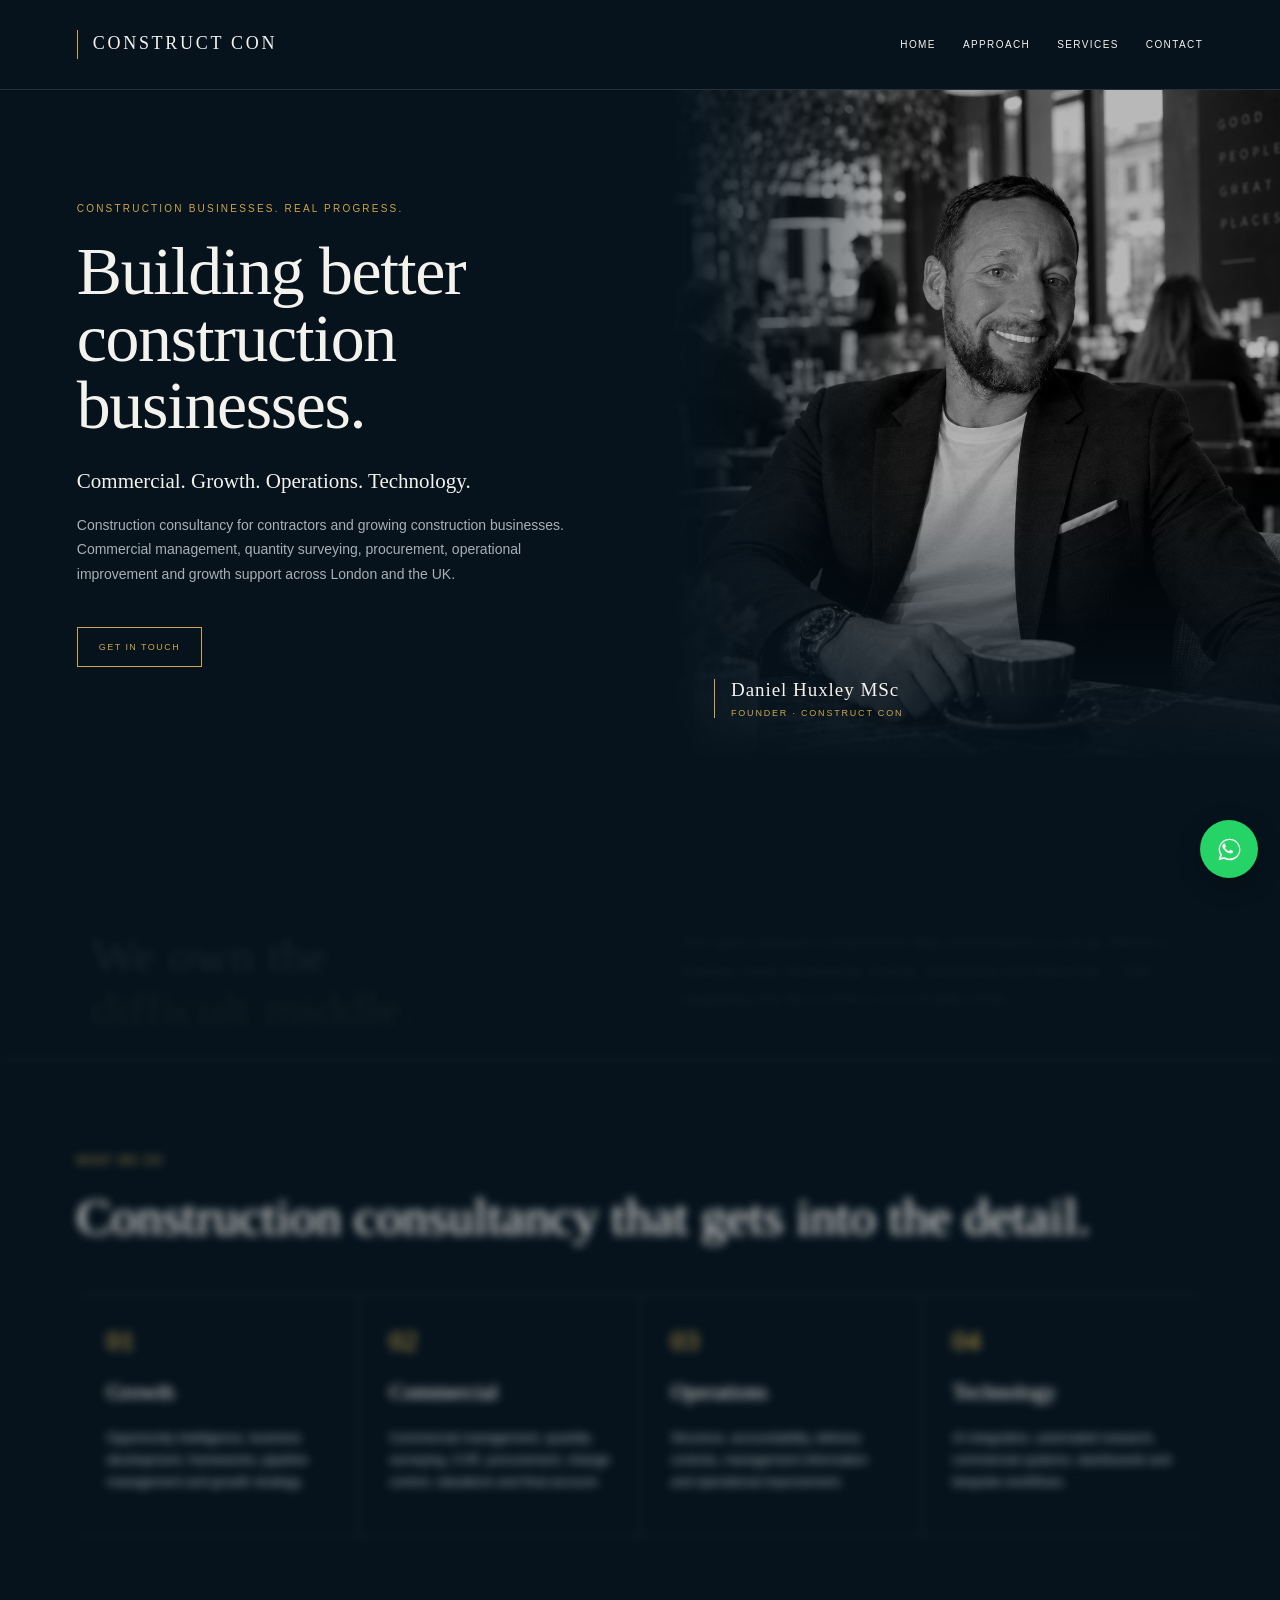
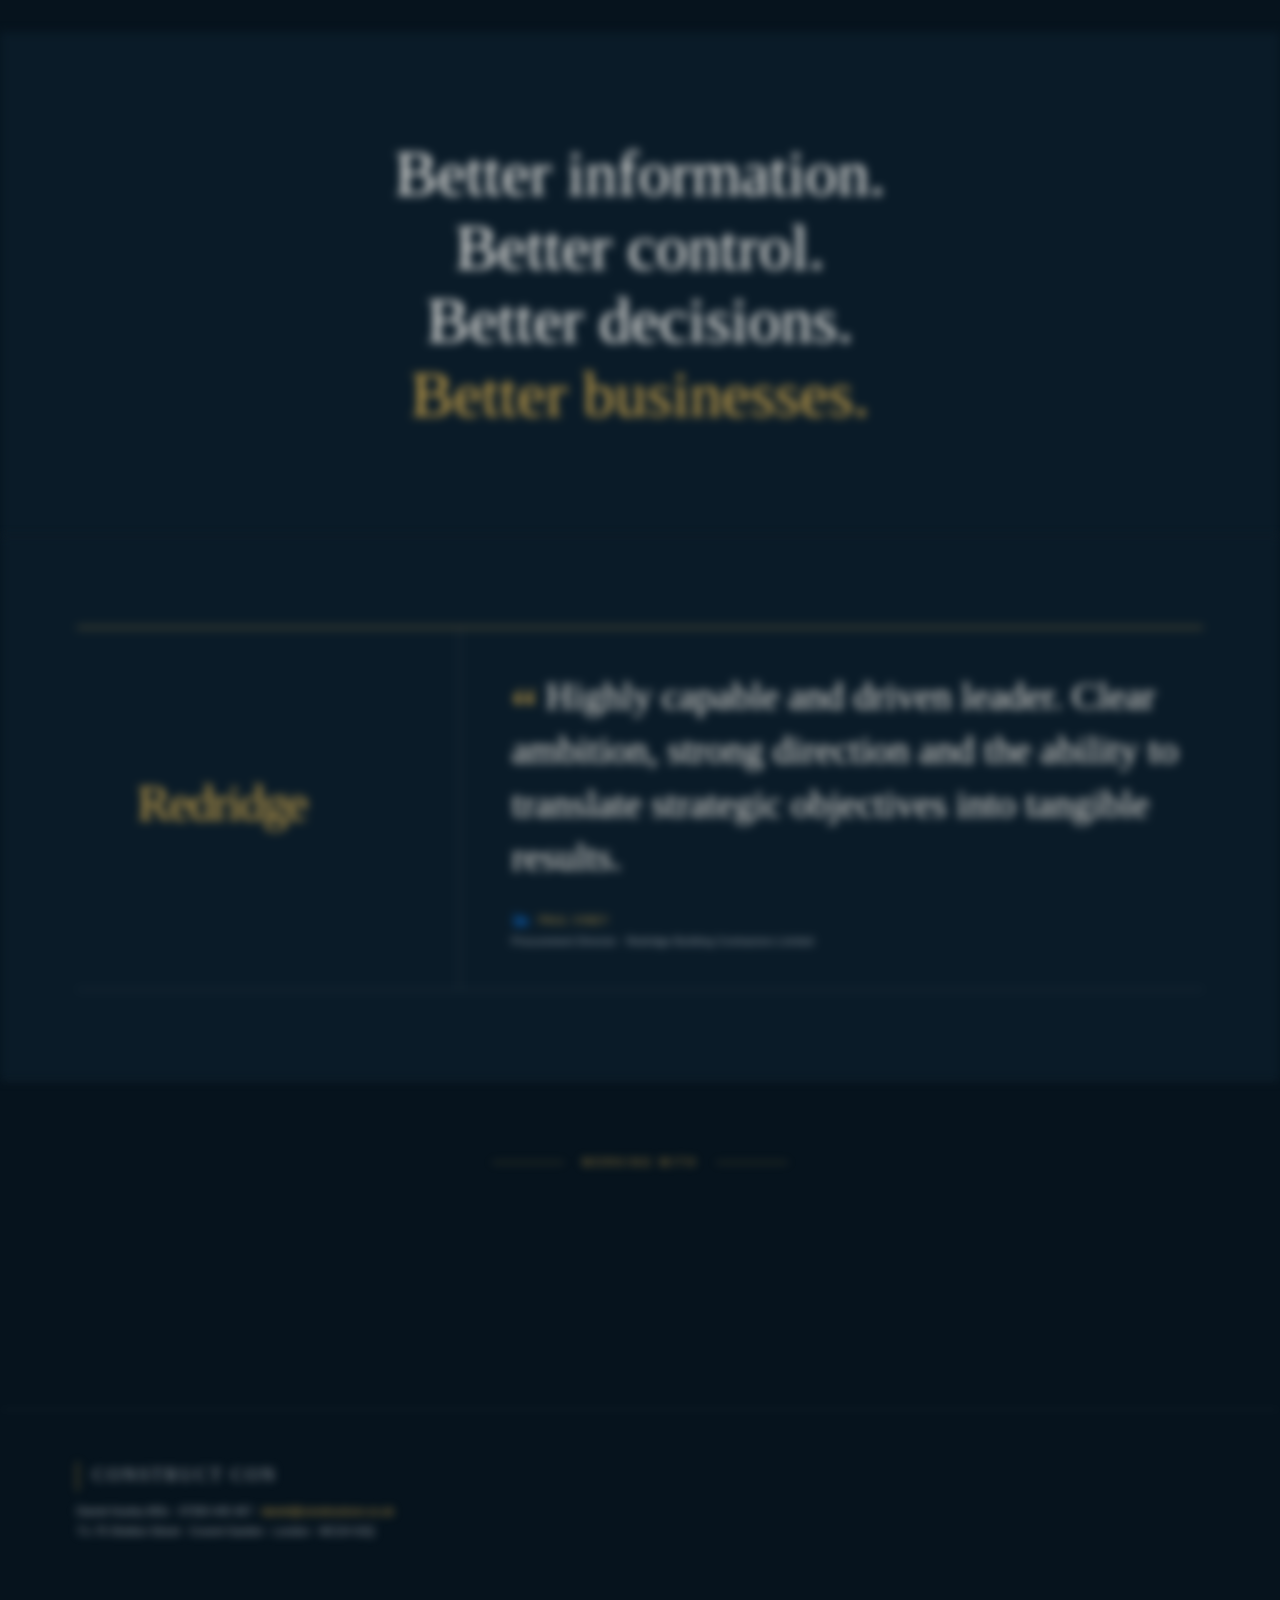
==== commit 08050819: "Strengthen bidirectional scroll section transitions" ====
--- a/index.html
+++ b/index.html
@@ -1 +1 @@
-<!doctype html><html lang="en-GB"><head><meta charset="utf-8"><meta name="viewport" content="width=device-width,initial-scale=1"><title>Construction & Commercial Consultancy London | Construct Con</title><meta name="description" content="Construct Con helps construction businesses improve commercial performance, growth and operations through quantity surveying, commercial management, procurement and practical technology."><link rel="canonical" href="https://constructcon.co.uk/"><meta name="theme-color" content="#06131d"><style>:root{--n:#06131d;--n2:#0a1b28;--g:#cda54b;--w:#f4f2ed;--m:#a8afb5;--l:rgba(255,255,255,.13)}*{box-sizing:border-box}html{scroll-behavior:smooth}body{margin:0;background:var(--n);color:var(--w);font-family:Arial,sans-serif;-webkit-font-smoothing:antialiased}a{color:inherit;text-decoration:none}.intro{position:fixed;inset:0;z-index:999;background:#f5f4f0;color:#18242c;display:grid;place-items:center;overflow:hidden;pointer-events:none;animation:introOut 5s cubic-bezier(.4,0,.2,1) forwards}.gridbg{position:absolute;inset:-5%;background-image:linear-gradient(rgba(6,19,29,.11) 1px,transparent 1px),linear-gradient(90deg,rgba(6,19,29,.11) 1px,transparent 1px);background-size:42px 42px;opacity:0;animation:gridIn 1s ease .15s forwards}.wire{position:absolute;inset:8%;border:1px solid rgba(6,19,29,.28);opacity:0;animation:wireIn .8s ease .5s forwards}.wire:before,.wire:after{content:'';position:absolute;background:rgba(6,19,29,.24)}.wire:before{width:1px;top:-8vh;bottom:-8vh;left:50%}.wire:after{height:1px;left:-8vw;right:-8vw;top:50%}.wire i{position:absolute;border:1px solid rgba(6,19,29,.24)}.wire i:first-child{left:7%;top:12%;width:35%;height:62%}.wire i:last-child{right:7%;top:20%;width:39%;height:55%}.intro-mark{position:relative;z-index:2;text-align:center;opacity:0;transform:translateY(8px);animation:markIn .8s ease 1.15s forwards}.intro-mark .line{width:1px;height:54px;background:#b38d3d;margin:0 auto 20px}.intro-mark strong{font:400 clamp(27px,4vw,52px) Georgia,serif;letter-spacing:.17em}.intro-mark span{display:block;margin-top:13px;font-size:9px;letter-spacing:.34em;color:#8e7134}.wash{position:absolute;inset:0;background:var(--n);transform:translateY(101%);animation:washUp 1.15s cubic-bezier(.7,0,.2,1) 3.05s forwards}@keyframes gridIn{to{opacity:1}}@keyframes wireIn{to{opacity:1}}@keyframes markIn{to{opacity:1;transform:none}}@keyframes washUp{to{transform:translateY(0)}}@keyframes introOut{0%,82%{visibility:visible;opacity:1}99%{opacity:0;visibility:visible}100%{opacity:0;visibility:hidden}}header,main,footer,.wa{animation:pageRise 1s cubic-bezier(.22,.8,.24,1) 4.02s both}@keyframes pageRise{0%{opacity:0;transform:translateY(52px)}100%{opacity:1;transform:translateY(0)}}.scroll-reveal{opacity:.2;transform:translateY(34px) scale(.992);filter:blur(1.5px);transition:opacity .75s cubic-bezier(.22,.8,.24,1),transform .85s cubic-bezier(.22,.8,.24,1),filter .75s ease;will-change:opacity,transform,filter}.scroll-reveal.in-view{opacity:1;transform:translateY(0) scale(1);filter:blur(0)}.wrap{width:min(1180px,88vw);margin:auto}header{height:90px;border-bottom:1px solid var(--l);display:flex;align-items:center}.nav{display:flex;justify-content:space-between;align-items:center}.brand{font:400 18px Georgia,serif;letter-spacing:.15em}.brand:before{content:'';display:inline-block;width:1px;height:29px;background:var(--g);margin-right:15px;vertical-align:middle}.links{display:flex;gap:27px;font-size:10px;letter-spacing:.14em}.hero{min-height:670px;display:grid;grid-template-columns:1.05fr .95fr}.hero-copy{padding:100px 7vw 80px max(6vw,calc((100vw - 1180px)/2));align-self:center}.ey{color:var(--g);font-size:10px;letter-spacing:.22em;margin-bottom:24px}.hero h1,.section h2{font-family:Georgia,serif;font-weight:400}.hero h1{font-size:clamp(48px,5.3vw,78px);line-height:.99;margin:0 0 27px;letter-spacing:-.02em}.lead{font:21px/1.5 Georgia,serif;margin:0 0 15px}.sub{color:var(--m);max-width:600px;line-height:1.75;font-size:14px}.btn{display:inline-block;margin-top:27px;border:1px solid var(--g);padding:14px 21px;color:var(--g);font-size:9px;letter-spacing:.16em}.portrait{position:relative;min-height:620px;overflow:hidden}.portrait img{position:absolute;inset:0;width:100%;height:100%;object-fit:cover;object-position:center 42%;filter:grayscale(100%) contrast(1.08) brightness(.72)}.portrait:after{content:'';position:absolute;inset:0;background:linear-gradient(90deg,var(--n),transparent 38%),linear-gradient(0deg,var(--n),transparent 42%);z-index:1}.portrait-id{position:absolute;left:42px;bottom:42px;z-index:2;border-left:1px solid var(--g);padding-left:16px}.portrait-id strong{display:block;font:400 19px Georgia,serif;letter-spacing:.05em;color:var(--w)}.portrait-id span{display:block;margin-top:7px;color:var(--g);font-size:9px;letter-spacing:.2em;text-transform:uppercase}.section{padding:95px 0;border-top:1px solid var(--l)}.split{display:grid;grid-template-columns:1fr 1fr;gap:80px}.section h2{font-size:clamp(38px,4vw,60px);line-height:1.05;margin:0}.gold{color:var(--g)}.copy{color:#c0c5c8;font-size:16px;line-height:1.8}.services{display:grid;grid-template-columns:repeat(4,1fr);margin-top:50px;border-top:1px solid var(--l);border-bottom:1px solid var(--l)}.service{padding:30px;border-left:1px solid var(--l)}.service:first-child{border-left:0}.num{color:var(--g);font:28px Georgia,serif}.service h3{font:400 22px Georgia,serif}.service p{color:#aeb5ba;line-height:1.7;font-size:13px}.statement{text-align:center;padding:105px 20px;background:var(--n2)}.statement div{font:clamp(36px,5vw,68px)/1.15 Georgia,serif}.testimonial{padding:90px 0;background:var(--n2);border-top:1px solid var(--l)}.test-grid{display:grid;grid-template-columns:34% 66%;border-top:1px solid var(--g);border-bottom:1px solid var(--l);align-items:stretch}.test-brand{padding:38px 45px 38px 0;border-right:1px solid var(--l);display:flex;align-items:center}.test-brand img{display:block;width:min(290px,100%);height:auto}.test-quote{padding:42px 0 42px 52px}.test-quote blockquote{font:400 clamp(25px,3vw,39px)/1.4 Georgia,serif;margin:0;color:#eeeae2}.test-quote blockquote:before{content:'“';color:var(--g);font-size:58px;line-height:0;vertical-align:-18px;margin-right:8px}.who{margin-top:26px;color:var(--g);font-size:10px;letter-spacing:.13em}.who-line{display:flex;align-items:center;gap:9px}.linkedin{width:18px;height:18px;fill:#0A66C2;flex:0 0 auto}.who span{display:block;color:var(--m);letter-spacing:.05em;margin-top:7px}.partners{padding:76px 0 82px;border-top:1px solid var(--l);overflow:hidden}.partners-title{display:flex;align-items:center;gap:18px;justify-content:center;color:var(--g);font-size:10px;letter-spacing:.32em;margin-bottom:44px}.partners-title:before,.partners-title:after{content:"";height:1px;width:72px;background:var(--g);opacity:.55}.logo-stage{height:115px;position:relative;width:min(900px,88vw);margin:auto}.partner-logo{position:absolute;inset:0;display:flex;align-items:center;justify-content:center;color:var(--g);opacity:0;animation:logoCycle 20s ease-in-out infinite;pointer-events:none}.partner-logo:nth-child(2){animation-delay:4s}.partner-logo:nth-child(3){animation-delay:8s}.partner-logo:nth-child(4){animation-delay:12s}.partner-logo:nth-child(5){animation-delay:16s}@keyframes logoCycle{0%{opacity:0;transform:translateY(8px)}6%,17%{opacity:1;transform:translateY(0)}22%,100%{opacity:0;transform:translateY(-8px)}}.logo-word{color:var(--g);font:400 clamp(34px,5vw,62px)/.95 Georgia,serif;text-align:center}.logo-word small{display:block;font:11px Arial,sans-serif;letter-spacing:.35em;margin-top:12px}.buckland{font-size:clamp(40px,6vw,72px)}.buckland i{display:inline-block;width:.62em;height:.62em;margin-left:.14em;background:var(--g);clip-path:polygon(0 0,58% 0,100% 50%,58% 100%,0 100%,32% 50%)}.tully-mark .logo-word{font-size:clamp(28px,4.5vw,52px);letter-spacing:.04em}.costcap{letter-spacing:.16em}.humo{font-family:Arial,sans-serif;font-weight:300;letter-spacing:.25em}.sale{font-size:clamp(48px,6vw,72px)}.sale small{font-family:Georgia,serif;letter-spacing:0;font-size:.42em;margin-top:3px}.footer{padding:52px 0;border-top:1px solid var(--l);color:var(--m);font-size:11px;line-height:1.8}.wa{position:fixed;right:22px;bottom:22px;width:58px;height:58px;border-radius:50%;background:#25D366;display:grid;place-items:center;z-index:30;box-shadow:0 7px 24px rgba(0,0,0,.3);transition:.2s}.wa:hover{transform:translateY(-2px) scale(1.03)}.wa svg{width:31px;height:31px;fill:#fff}@media(max-width:800px){header{height:74px}.links{gap:14px;font-size:8px}.links a:nth-child(2){display:none}.hero{grid-template-columns:1fr}.hero-copy{padding:70px 7vw 55px}.portrait{min-height:500px}.portrait-id{left:7vw;bottom:30px}.split{grid-template-columns:1fr;gap:28px}.services{grid-template-columns:1fr 1fr}.service:nth-child(odd){border-left:0}.test-grid{grid-template-columns:1fr}.test-brand{border-right:0;border-bottom:1px solid var(--l);padding:30px 0}.test-brand img{width:230px}.test-quote{padding:34px 0}.section{padding:68px 0}.logo-stage{height:100px}.wa{width:54px;height:54px;right:16px;bottom:16px}.wire{inset:5%}}@media(prefers-reduced-motion:reduce){.intro{display:none}header,main,footer,.wa{animation:none}.partner-logo{animation:none}.partner-logo:first-child{opacity:1}.scroll-reveal,.scroll-reveal.in-view{opacity:1;transform:none;filter:none;transition:none}}</style></head><body><div class="intro" aria-hidden="true"><div class="gridbg"></div><div class="wire"><i></i><i></i></div><div class="intro-mark"><div class="line"></div><strong>CONSTRUCT CON</strong><span>BUILDING BETTER BUSINESSES</span></div><div class="wash"></div></div><header><div class="wrap nav"><a class="brand" href="#home">CONSTRUCT CON</a><nav class="links"><a href="#home">HOME</a><a href="#approach">APPROACH</a><a href="#services">SERVICES</a><a href="#contact">CONTACT</a></nav></div></header><main id="home"><section class="hero"><div class="hero-copy"><div class="ey">CONSTRUCTION BUSINESSES. REAL PROGRESS.</div><h1>Building better construction businesses.</h1><p class="lead">Commercial. Growth. Operations. Technology.</p><p class="sub">Construction consultancy for contractors and growing construction businesses. Commercial management, quantity surveying, procurement, operational improvement and growth support across London and the UK.</p><a class="btn" href="#contact">GET IN TOUCH</a></div><div class="portrait"><img src="file_00000000dccc8246b3c8aee8ea99c824.png" alt="Daniel Huxley MSc, founder of Construct Con"><div class="portrait-id"><strong>Daniel Huxley MSc</strong><span>Founder · Construct Con</span></div></div></section><section class="section" id="approach"><div class="wrap split"><h2>We own the<br><span class="gold">difficult middle.</span></h2><div class="copy">The space between a boardroom idea and business as usual. Where a strategy needs developing, testing, structuring and delivering — then integrating into the business so it actually works.</div></div></section><section class="section" id="services"><div class="wrap"><div class="ey">WHAT WE DO</div><h2>Construction consultancy that gets into the detail.</h2><div class="services"><div class="service"><div class="num">01</div><h3>Growth</h3><p>Opportunity intelligence, business development, frameworks, pipeline management and growth strategy.</p></div><div class="service"><div class="num">02</div><h3>Commercial</h3><p>Commercial management, quantity surveying, CVR, procurement, change control, valuations and final account.</p></div><div class="service"><div class="num">03</div><h3>Operations</h3><p>Structure, accountability, delivery controls, management information and operational improvement.</p></div><div class="service"><div class="num">04</div><h3>Technology</h3><p>AI integration, automated research, commercial systems, dashboards and bespoke workflows.</p></div></div></div></section><section class="statement"><div>Better information.<br>Better control.<br>Better decisions.<br><span class="gold">Better businesses.</span></div></section><section class="testimonial"><div class="wrap"><div class="test-grid"><div class="test-brand"><img src="/assets/redridge-gold.svg" alt="Redridge"></div><div class="test-quote"><blockquote>Highly capable and driven leader. Clear ambition, strong direction and the ability to translate strategic objectives into tangible results.</blockquote><div class="who"><div class="who-line"><svg class="linkedin" viewBox="0 0 24 24" aria-label="LinkedIn"><path d="M20.45 20.45h-3.56v-5.57c0-1.33-.03-3.04-1.85-3.04-1.85 0-2.14 1.45-2.14 2.94v5.67H9.34V8.98h3.42v1.57h.05c.48-.9 1.64-1.85 3.37-1.85 3.6 0 4.27 2.37 4.27 5.46v6.29zM5.32 7.41a2.06 2.06 0 1 1 0-4.12 2.06 2.06 0 0 1 0 4.12zM7.1 20.45H3.54V8.98H7.1v11.47z"/></svg>PAUL VINEY</div><span>Procurement Director · Redridge Building Contractors Limited</span></div></div></div></div></section><section class="partners"><div class="partners-title">WORKING WITH</div><div class="logo-stage"><div class="partner-logo"><div class="logo-word buckland">Buckland<i></i></div></div><div class="partner-logo"><div class="tully-mark"><div class="logo-word">TULLY &amp; SMITHS<small>PROPERTY GROUP</small></div></div></div><div class="partner-logo"><div class="logo-word costcap">COST CAP</div></div><div class="partner-logo"><div class="logo-word humo">HUMO</div></div><div class="partner-logo"><div class="logo-word sale">Sale<small>Group</small></div></div></div></section></main><footer class="footer" id="contact"><div class="wrap"><a class="brand" href="#home">CONSTRUCT CON</a><p>Daniel Huxley MSc · 07393 445 467 · <a href="mailto:daniel@constructcon.co.uk" style="color:var(--g)">daniel@constructcon.co.uk</a><br>71–75 Shelton Street · Covent Garden · London · WC2H 9JQ</p></div></footer><a class="wa" href="https://wa.me/447393445467" aria-label="Chat with Construct Con on WhatsApp"><svg viewBox="0 0 32 32" aria-hidden="true"><path d="M19.11 17.21c-.27-.14-1.6-.79-1.85-.88-.25-.09-.43-.14-.61.14-.18.27-.7.88-.86 1.06-.16.18-.32.2-.59.07-.27-.14-1.15-.42-2.19-1.35-.81-.72-1.36-1.61-1.52-1.88-.16-.27-.02-.42.12-.55.12-.12.27-.32.41-.48.14-.16.18-.27.27-.45.09-.18.05-.34-.02-.48-.07-.14-.61-1.47-.84-2.01-.22-.53-.45-.46-.61-.47h-.52c-.18 0-.48.07-.72.34-.25.27-.95.93-.95 2.26 0 1.33.97 2.62 1.11 2.8.14.18 1.91 2.91 4.62 4.08.65.28 1.15.45 1.54.57.65.21 1.24.18 1.71.11.52-.08 1.6-.65 1.83-1.29.23-.63.23-1.17.16-1.29-.07-.11-.25-.18-.52-.32zM16.03 4.8c-6.18 0-11.2 5.02-11.2 11.2 0 1.98.52 3.84 1.42 5.45L4.74 27l5.69-1.49A11.14 11.14 0 0016.03 27.2c6.18 0 11.2-5.02 11.2-11.2s-5.02-11.2-11.2-11.2zm0 20.51c-1.74 0-3.44-.47-4.92-1.35l-.35-.21-3.38.89.9-3.29-.23-.34A9.25 9.25 0 016.12 16c0-5.47 4.45-9.92 9.92-9.92s9.92 4.45 9.92 9.92-4.46 9.31-9.93 9.31z"/></svg></a><script>(()=>{if(window.matchMedia('(prefers-reduced-motion: reduce)').matches)return;const items=document.querySelectorAll('main>section:not(.hero),footer');items.forEach(el=>el.classList.add('scroll-reveal'));const observer=new IntersectionObserver(entries=>{entries.forEach(entry=>entry.target.classList.toggle('in-view',entry.isIntersecting))},{threshold:.12,rootMargin:'-8% 0px -8% 0px'});items.forEach(el=>observer.observe(el));})();</script></body></html>+<!doctype html><html lang="en-GB"><head><meta charset="utf-8"><meta name="viewport" content="width=device-width,initial-scale=1"><title>Construction & Commercial Consultancy London | Construct Con</title><meta name="description" content="Construct Con helps construction businesses improve commercial performance, growth and operations through quantity surveying, commercial management, procurement and practical technology."><link rel="canonical" href="https://constructcon.co.uk/"><meta name="theme-color" content="#06131d"><style>:root{--n:#06131d;--n2:#0a1b28;--g:#cda54b;--w:#f4f2ed;--m:#a8afb5;--l:rgba(255,255,255,.13)}*{box-sizing:border-box}html{scroll-behavior:smooth}body{margin:0;background:var(--n);color:var(--w);font-family:Arial,sans-serif;-webkit-font-smoothing:antialiased}a{color:inherit;text-decoration:none}.intro{position:fixed;inset:0;z-index:999;background:#f5f4f0;color:#18242c;display:grid;place-items:center;overflow:hidden;pointer-events:none;animation:introOut 5s cubic-bezier(.4,0,.2,1) forwards}.gridbg{position:absolute;inset:-5%;background-image:linear-gradient(rgba(6,19,29,.11) 1px,transparent 1px),linear-gradient(90deg,rgba(6,19,29,.11) 1px,transparent 1px);background-size:42px 42px;opacity:0;animation:gridIn 1s ease .15s forwards}.wire{position:absolute;inset:8%;border:1px solid rgba(6,19,29,.28);opacity:0;animation:wireIn .8s ease .5s forwards}.wire:before,.wire:after{content:'';position:absolute;background:rgba(6,19,29,.24)}.wire:before{width:1px;top:-8vh;bottom:-8vh;left:50%}.wire:after{height:1px;left:-8vw;right:-8vw;top:50%}.wire i{position:absolute;border:1px solid rgba(6,19,29,.24)}.wire i:first-child{left:7%;top:12%;width:35%;height:62%}.wire i:last-child{right:7%;top:20%;width:39%;height:55%}.intro-mark{position:relative;z-index:2;text-align:center;opacity:0;transform:translateY(8px);animation:markIn .8s ease 1.15s forwards}.intro-mark .line{width:1px;height:54px;background:#b38d3d;margin:0 auto 20px}.intro-mark strong{font:400 clamp(27px,4vw,52px) Georgia,serif;letter-spacing:.17em}.intro-mark span{display:block;margin-top:13px;font-size:9px;letter-spacing:.34em;color:#8e7134}.wash{position:absolute;inset:0;background:var(--n);transform:translateY(101%);animation:washUp 1.15s cubic-bezier(.7,0,.2,1) 3.05s forwards}@keyframes gridIn{to{opacity:1}}@keyframes wireIn{to{opacity:1}}@keyframes markIn{to{opacity:1;transform:none}}@keyframes washUp{to{transform:translateY(0)}}@keyframes introOut{0%,82%{visibility:visible;opacity:1}99%{opacity:0;visibility:visible}100%{opacity:0;visibility:hidden}}header,main,footer,.wa{animation:pageRise 1s cubic-bezier(.22,.8,.24,1) 4.02s both}@keyframes pageRise{0%{opacity:0;transform:translateY(52px)}100%{opacity:1;transform:translateY(0)}}.scroll-reveal{opacity:.08;transform:translateY(72px) scale(.975);filter:blur(5px);transition:opacity .58s cubic-bezier(.22,.8,.24,1),transform .72s cubic-bezier(.22,.8,.24,1),filter .58s ease;will-change:opacity,transform,filter}.scroll-reveal.in-view{opacity:1;transform:translateY(0) scale(1);filter:blur(0)}.scroll-reveal.past{opacity:.16;transform:translateY(-48px) scale(.982);filter:blur(3px)}.wrap{width:min(1180px,88vw);margin:auto}header{height:90px;border-bottom:1px solid var(--l);display:flex;align-items:center}.nav{display:flex;justify-content:space-between;align-items:center}.brand{font:400 18px Georgia,serif;letter-spacing:.15em}.brand:before{content:'';display:inline-block;width:1px;height:29px;background:var(--g);margin-right:15px;vertical-align:middle}.links{display:flex;gap:27px;font-size:10px;letter-spacing:.14em}.hero{min-height:670px;display:grid;grid-template-columns:1.05fr .95fr}.hero-copy{padding:100px 7vw 80px max(6vw,calc((100vw - 1180px)/2));align-self:center}.ey{color:var(--g);font-size:10px;letter-spacing:.22em;margin-bottom:24px}.hero h1,.section h2{font-family:Georgia,serif;font-weight:400}.hero h1{font-size:clamp(48px,5.3vw,78px);line-height:.99;margin:0 0 27px;letter-spacing:-.02em}.lead{font:21px/1.5 Georgia,serif;margin:0 0 15px}.sub{color:var(--m);max-width:600px;line-height:1.75;font-size:14px}.btn{display:inline-block;margin-top:27px;border:1px solid var(--g);padding:14px 21px;color:var(--g);font-size:9px;letter-spacing:.16em}.portrait{position:relative;min-height:620px;overflow:hidden}.portrait img{position:absolute;inset:0;width:100%;height:100%;object-fit:cover;object-position:center 42%;filter:grayscale(100%) contrast(1.08) brightness(.72)}.portrait:after{content:'';position:absolute;inset:0;background:linear-gradient(90deg,var(--n),transparent 38%),linear-gradient(0deg,var(--n),transparent 42%);z-index:1}.portrait-id{position:absolute;left:42px;bottom:42px;z-index:2;border-left:1px solid var(--g);padding-left:16px}.portrait-id strong{display:block;font:400 19px Georgia,serif;letter-spacing:.05em;color:var(--w)}.portrait-id span{display:block;margin-top:7px;color:var(--g);font-size:9px;letter-spacing:.2em;text-transform:uppercase}.section{padding:95px 0;border-top:1px solid var(--l)}.split{display:grid;grid-template-columns:1fr 1fr;gap:80px}.section h2{font-size:clamp(38px,4vw,60px);line-height:1.05;margin:0}.gold{color:var(--g)}.copy{color:#c0c5c8;font-size:16px;line-height:1.8}.services{display:grid;grid-template-columns:repeat(4,1fr);margin-top:50px;border-top:1px solid var(--l);border-bottom:1px solid var(--l)}.service{padding:30px;border-left:1px solid var(--l)}.service:first-child{border-left:0}.num{color:var(--g);font:28px Georgia,serif}.service h3{font:400 22px Georgia,serif}.service p{color:#aeb5ba;line-height:1.7;font-size:13px}.statement{text-align:center;padding:105px 20px;background:var(--n2)}.statement div{font:clamp(36px,5vw,68px)/1.15 Georgia,serif}.testimonial{padding:90px 0;background:var(--n2);border-top:1px solid var(--l)}.test-grid{display:grid;grid-template-columns:34% 66%;border-top:1px solid var(--g);border-bottom:1px solid var(--l);align-items:stretch}.test-brand{padding:38px 45px 38px 0;border-right:1px solid var(--l);display:flex;align-items:center}.test-brand img{display:block;width:min(290px,100%);height:auto}.test-quote{padding:42px 0 42px 52px}.test-quote blockquote{font:400 clamp(25px,3vw,39px)/1.4 Georgia,serif;margin:0;color:#eeeae2}.test-quote blockquote:before{content:'“';color:var(--g);font-size:58px;line-height:0;vertical-align:-18px;margin-right:8px}.who{margin-top:26px;color:var(--g);font-size:10px;letter-spacing:.13em}.who-line{display:flex;align-items:center;gap:9px}.linkedin{width:18px;height:18px;fill:#0A66C2;flex:0 0 auto}.who span{display:block;color:var(--m);letter-spacing:.05em;margin-top:7px}.partners{padding:76px 0 82px;border-top:1px solid var(--l);overflow:hidden}.partners-title{display:flex;align-items:center;gap:18px;justify-content:center;color:var(--g);font-size:10px;letter-spacing:.32em;margin-bottom:44px}.partners-title:before,.partners-title:after{content:"";height:1px;width:72px;background:var(--g);opacity:.55}.logo-stage{height:115px;position:relative;width:min(900px,88vw);margin:auto}.partner-logo{position:absolute;inset:0;display:flex;align-items:center;justify-content:center;color:var(--g);opacity:0;animation:logoCycle 20s ease-in-out infinite;pointer-events:none}.partner-logo:nth-child(2){animation-delay:4s}.partner-logo:nth-child(3){animation-delay:8s}.partner-logo:nth-child(4){animation-delay:12s}.partner-logo:nth-child(5){animation-delay:16s}@keyframes logoCycle{0%{opacity:0;transform:translateY(8px)}6%,17%{opacity:1;transform:translateY(0)}22%,100%{opacity:0;transform:translateY(-8px)}}.logo-word{color:var(--g);font:400 clamp(34px,5vw,62px)/.95 Georgia,serif;text-align:center}.logo-word small{display:block;font:11px Arial,sans-serif;letter-spacing:.35em;margin-top:12px}.buckland{font-size:clamp(40px,6vw,72px)}.buckland i{display:inline-block;width:.62em;height:.62em;margin-left:.14em;background:var(--g);clip-path:polygon(0 0,58% 0,100% 50%,58% 100%,0 100%,32% 50%)}.tully-mark .logo-word{font-size:clamp(28px,4.5vw,52px);letter-spacing:.04em}.costcap{letter-spacing:.16em}.humo{font-family:Arial,sans-serif;font-weight:300;letter-spacing:.25em}.sale{font-size:clamp(48px,6vw,72px)}.sale small{font-family:Georgia,serif;letter-spacing:0;font-size:.42em;margin-top:3px}.footer{padding:52px 0;border-top:1px solid var(--l);color:var(--m);font-size:11px;line-height:1.8}.wa{position:fixed;right:22px;bottom:22px;width:58px;height:58px;border-radius:50%;background:#25D366;display:grid;place-items:center;z-index:30;box-shadow:0 7px 24px rgba(0,0,0,.3);transition:.2s}.wa:hover{transform:translateY(-2px) scale(1.03)}.wa svg{width:31px;height:31px;fill:#fff}@media(max-width:800px){header{height:74px}.links{gap:14px;font-size:8px}.links a:nth-child(2){display:none}.hero{grid-template-columns:1fr}.hero-copy{padding:70px 7vw 55px}.portrait{min-height:500px}.portrait-id{left:7vw;bottom:30px}.split{grid-template-columns:1fr;gap:28px}.services{grid-template-columns:1fr 1fr}.service:nth-child(odd){border-left:0}.test-grid{grid-template-columns:1fr}.test-brand{border-right:0;border-bottom:1px solid var(--l);padding:30px 0}.test-brand img{width:230px}.test-quote{padding:34px 0}.section{padding:68px 0}.logo-stage{height:100px}.wa{width:54px;height:54px;right:16px;bottom:16px}.wire{inset:5%}.scroll-reveal{transform:translateY(54px) scale(.98)}}@media(prefers-reduced-motion:reduce){.intro{display:none}header,main,footer,.wa{animation:none}.partner-logo{animation:none}.partner-logo:first-child{opacity:1}.scroll-reveal,.scroll-reveal.in-view,.scroll-reveal.past{opacity:1;transform:none;filter:none;transition:none}}</style></head><body><div class="intro" aria-hidden="true"><div class="gridbg"></div><div class="wire"><i></i><i></i></div><div class="intro-mark"><div class="line"></div><strong>CONSTRUCT CON</strong><span>BUILDING BETTER BUSINESSES</span></div><div class="wash"></div></div><header><div class="wrap nav"><a class="brand" href="#home">CONSTRUCT CON</a><nav class="links"><a href="#home">HOME</a><a href="#approach">APPROACH</a><a href="#services">SERVICES</a><a href="#contact">CONTACT</a></nav></div></header><main id="home"><section class="hero"><div class="hero-copy"><div class="ey">CONSTRUCTION BUSINESSES. REAL PROGRESS.</div><h1>Building better construction businesses.</h1><p class="lead">Commercial. Growth. Operations. Technology.</p><p class="sub">Construction consultancy for contractors and growing construction businesses. Commercial management, quantity surveying, procurement, operational improvement and growth support across London and the UK.</p><a class="btn" href="#contact">GET IN TOUCH</a></div><div class="portrait"><img src="file_00000000dccc8246b3c8aee8ea99c824.png" alt="Daniel Huxley MSc, founder of Construct Con"><div class="portrait-id"><strong>Daniel Huxley MSc</strong><span>Founder · Construct Con</span></div></div></section><section class="section" id="approach"><div class="wrap split"><h2>We own the<br><span class="gold">difficult middle.</span></h2><div class="copy">The space between a boardroom idea and business as usual. Where a strategy needs developing, testing, structuring and delivering — then integrating into the business so it actually works.</div></div></section><section class="section" id="services"><div class="wrap"><div class="ey">WHAT WE DO</div><h2>Construction consultancy that gets into the detail.</h2><div class="services"><div class="service"><div class="num">01</div><h3>Growth</h3><p>Opportunity intelligence, business development, frameworks, pipeline management and growth strategy.</p></div><div class="service"><div class="num">02</div><h3>Commercial</h3><p>Commercial management, quantity surveying, CVR, procurement, change control, valuations and final account.</p></div><div class="service"><div class="num">03</div><h3>Operations</h3><p>Structure, accountability, delivery controls, management information and operational improvement.</p></div><div class="service"><div class="num">04</div><h3>Technology</h3><p>AI integration, automated research, commercial systems, dashboards and bespoke workflows.</p></div></div></div></section><section class="statement"><div>Better information.<br>Better control.<br>Better decisions.<br><span class="gold">Better businesses.</span></div></section><section class="testimonial"><div class="wrap"><div class="test-grid"><div class="test-brand"><img src="/assets/redridge-gold.svg" alt="Redridge"></div><div class="test-quote"><blockquote>Highly capable and driven leader. Clear ambition, strong direction and the ability to translate strategic objectives into tangible results.</blockquote><div class="who"><div class="who-line"><svg class="linkedin" viewBox="0 0 24 24" aria-label="LinkedIn"><path d="M20.45 20.45h-3.56v-5.57c0-1.33-.03-3.04-1.85-3.04-1.85 0-2.14 1.45-2.14 2.94v5.67H9.34V8.98h3.42v1.57h.05c.48-.9 1.64-1.85 3.37-1.85 3.6 0 4.27 2.37 4.27 5.46v6.29zM5.32 7.41a2.06 2.06 0 1 1 0-4.12 2.06 2.06 0 0 1 0 4.12zM7.1 20.45H3.54V8.98H7.1v11.47z"/></svg>PAUL VINEY</div><span>Procurement Director · Redridge Building Contractors Limited</span></div></div></div></div></section><section class="partners"><div class="partners-title">WORKING WITH</div><div class="logo-stage"><div class="partner-logo"><div class="logo-word buckland">Buckland<i></i></div></div><div class="partner-logo"><div class="tully-mark"><div class="logo-word">TULLY &amp; SMITHS<small>PROPERTY GROUP</small></div></div></div><div class="partner-logo"><div class="logo-word costcap">COST CAP</div></div><div class="partner-logo"><div class="logo-word humo">HUMO</div></div><div class="partner-logo"><div class="logo-word sale">Sale<small>Group</small></div></div></div></section></main><footer class="footer" id="contact"><div class="wrap"><a class="brand" href="#home">CONSTRUCT CON</a><p>Daniel Huxley MSc · 07393 445 467 · <a href="mailto:daniel@constructcon.co.uk" style="color:var(--g)">daniel@constructcon.co.uk</a><br>71–75 Shelton Street · Covent Garden · London · WC2H 9JQ</p></div></footer><a class="wa" href="https://wa.me/447393445467" aria-label="Chat with Construct Con on WhatsApp"><svg viewBox="0 0 32 32" aria-hidden="true"><path d="M19.11 17.21c-.27-.14-1.6-.79-1.85-.88-.25-.09-.43-.14-.61.14-.18.27-.7.88-.86 1.06-.16.18-.32.2-.59.07-.27-.14-1.15-.42-2.19-1.35-.81-.72-1.36-1.61-1.52-1.88-.16-.27-.02-.42.12-.55.12-.12.27-.32.41-.48.14-.16.18-.27.27-.45.09-.18.05-.34-.02-.48-.07-.14-.61-1.47-.84-2.01-.22-.53-.45-.46-.61-.47h-.52c-.18 0-.48.07-.72.34-.25.27-.95.93-.95 2.26 0 1.33.97 2.62 1.11 2.8.14.18 1.91 2.91 4.62 4.08.65.28 1.15.45 1.54.57.65.21 1.24.18 1.71.11.52-.08 1.6-.65 1.83-1.29.23-.63.23-1.17.16-1.29-.07-.11-.25-.18-.52-.32zM16.03 4.8c-6.18 0-11.2 5.02-11.2 11.2 0 1.98.52 3.84 1.42 5.45L4.74 27l5.69-1.49A11.14 11.14 0 0016.03 27.2c6.18 0 11.2-5.02 11.2-11.2s-5.02-11.2-11.2-11.2zm0 20.51c-1.74 0-3.44-.47-4.92-1.35l-.35-.21-3.38.89.9-3.29-.23-.34A9.25 9.25 0 016.12 16c0-5.47 4.45-9.92 9.92-9.92s9.92 4.45 9.92 9.92-4.46 9.31-9.93 9.31z"/></svg></a><script>(()=>{if(window.matchMedia('(prefers-reduced-motion: reduce)').matches)return;const items=[...document.querySelectorAll('main>section:not(.hero),footer')];items.forEach(el=>el.classList.add('scroll-reveal'));const update=()=>{const vh=window.innerHeight;items.forEach(el=>{const r=el.getBoundingClientRect();const active=r.top<vh*.84&&r.bottom>vh*.16;el.classList.toggle('in-view',active);el.classList.toggle('past',r.bottom<=vh*.16)})};let ticking=false;const request=()=>{if(!ticking){requestAnimationFrame(()=>{update();ticking=false});ticking=true}};window.addEventListener('scroll',request,{passive:true});window.addEventListener('resize',request);setTimeout(update,5100);update()})();</script></body></html>
